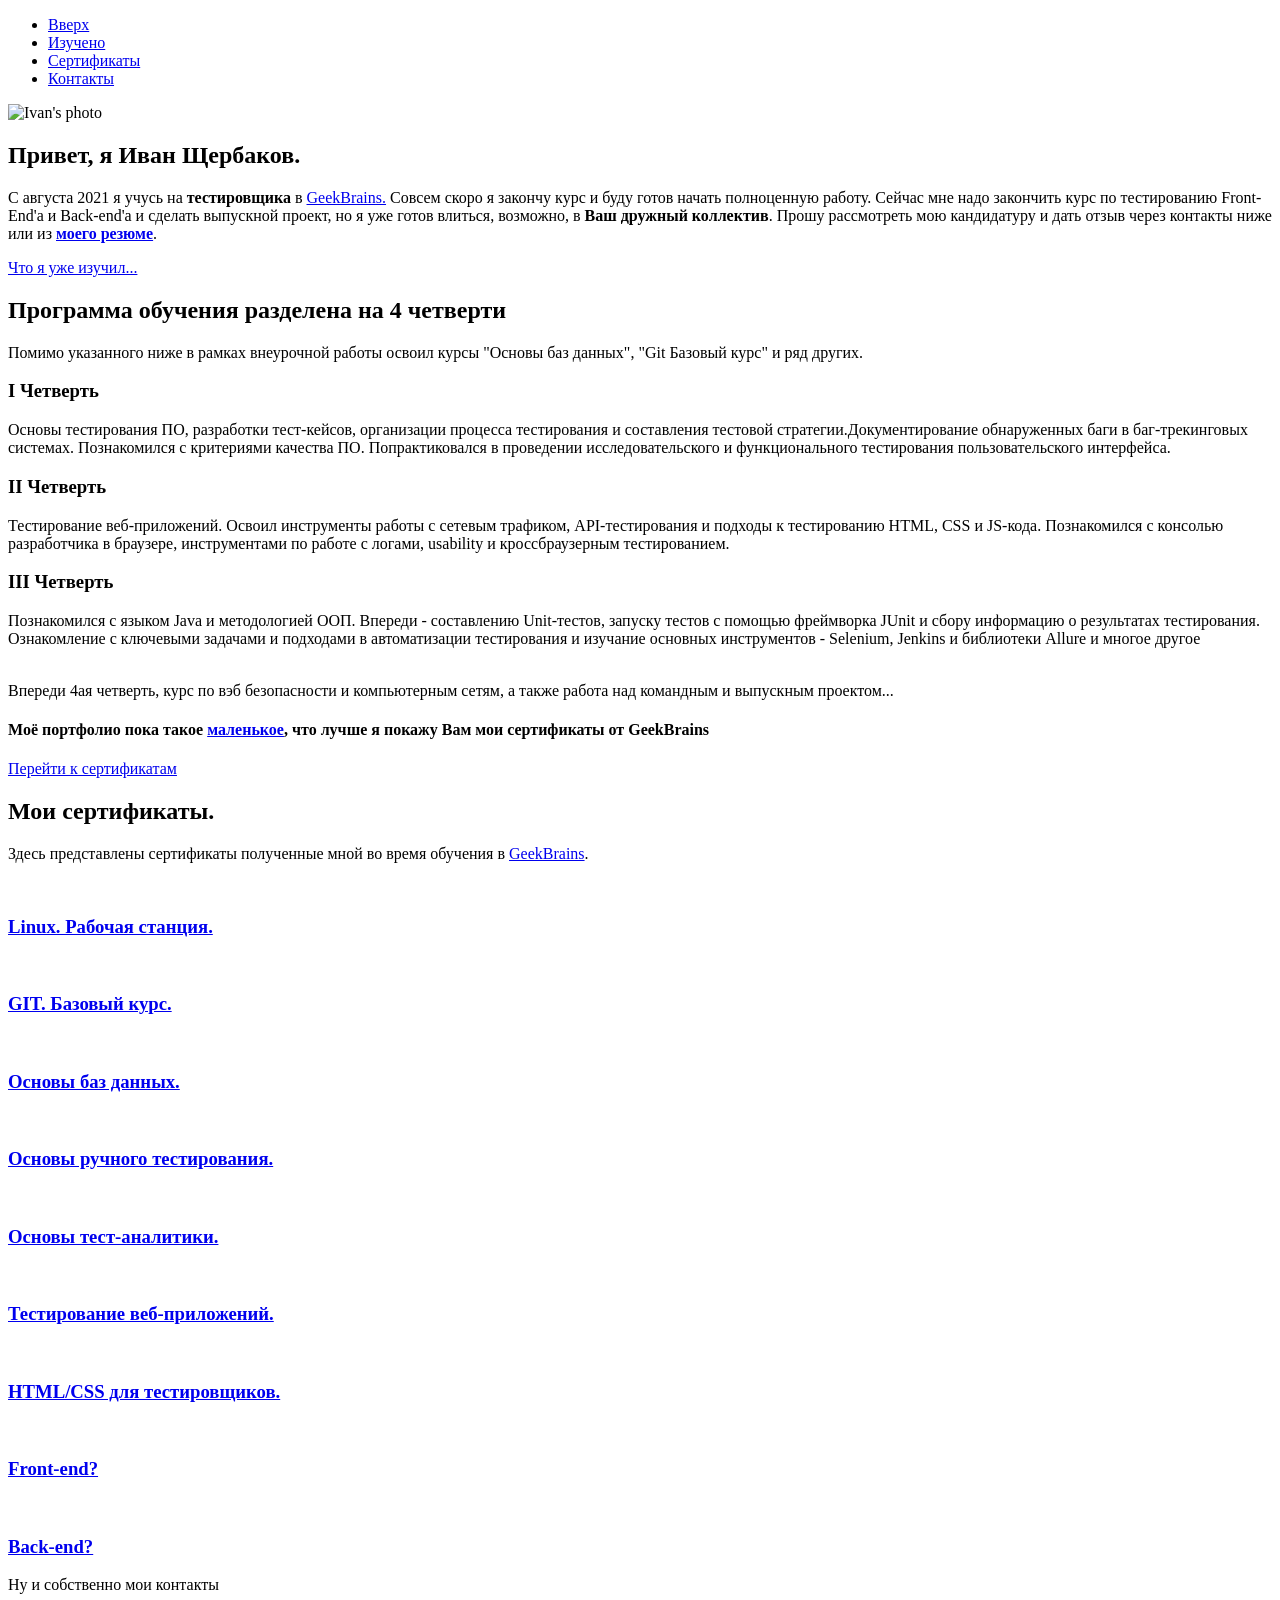
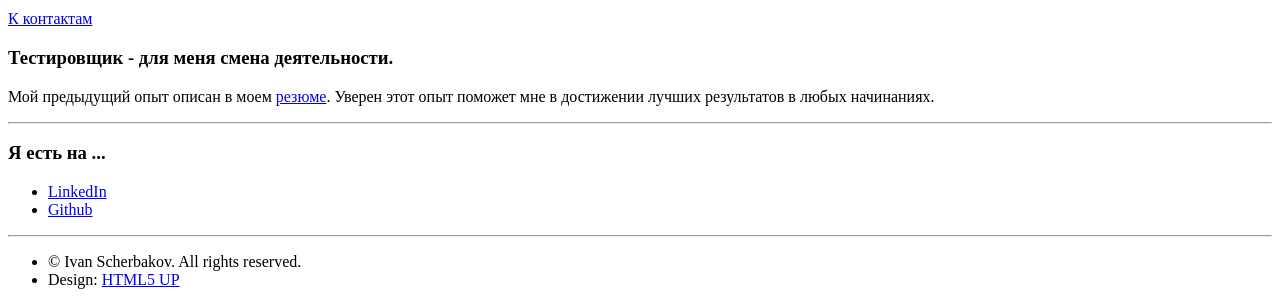
==== index.html @ 03af8f2f "Add files via upload" ====
<!DOCTYPE HTML>
<!--
	Miniport by HTML5 UP
	html5up.net | @ajlkn
	Free for personal and commercial use under the CCA 3.0 license (html5up.net/license)
-->
<html>
	<head>
		<title>Щербаков И - CV</title>
		<meta charset="utf-8" />
		<meta name="viewport" content="width=device-width, initial-scale=1" />
		<!--[if lte IE 8]><script src="assets/js/ie/html5shiv.js"></script><![endif]-->
		<link rel="stylesheet" href="assets/css/main.css" />
		<!--[if lte IE 8]><link rel="stylesheet" href="assets/css/ie8.css" /><![endif]-->
		<!--[if lte IE 9]><link rel="stylesheet" href="assets/css/ie9.css" /><![endif]-->
	</head>
	<body>

		<!-- Nav -->
			<nav id="nav">
				<ul class="container">
					<li><a href="#top">Вверх</a></li>
					<li><a href="#work">Изучено</a></li>
					<li><a href="#portfolio">Сертификаты</a></li>
					<li><a href="#contact">Контакты</a></li>
				</ul>
			</nav>

		<!-- Home -->
			<div class="wrapper style1 first">
				<article class="container" id="top">
					<div class="row">
						<div class="4u 12u(mobile)">
							<span class="image fit"><img src="images/me.jpg" alt="Ivan's photo" /></span>
						</div>
						<div class="8u 12u(mobile)">
							<header>
								<h1>Привет, я <strong>Иван Щербаков</strong>.</h1>
							</header>
                            <p>С  августа 2021 я учусь на <strong>тестировщика</strong> в <a href="https://gb.ru" target="_blank">GeekBrains.</a> Совсем скоро я закончу курс  и буду готов начать полноценную работу. Сейчас мне надо закончить курс по тестированию Front-End'а и Back-end'а и сделать выпускной проект, но я уже готов влиться, возможно, в <Strong>Ваш дружный коллектив</Strong>. Прошу рассмотреть мою кандидатуру и дать отзыв через контакты ниже или из <a href="cv.pdf" target = _blank><Strong>моего резюме</Strong></a>. </p>
							<a href="#work" class="button big scrolly">Что я уже изучил...</a>
						</div>
					</div>
				</article>
			</div>

		<!-- Work -->
			<div class="wrapper style2">
				<article id="work">
					<header>
						<h2>Программа обучения разделена на 4 четверти</h2>
						<p>Помимо указанного ниже в рамках внеурочной работы освоил курсы "Основы баз данных", "Git Базовый курс" и ряд других.</p>
					</header>
					<div class="container">
						<div class="row">
							<div class="4u 12u(mobile)">
								<section class="box style1">
									<h3>I Четверть</h3>
                                    <p>Основы тестирования ПО, разработки тест-кейсов, организации процесса тестирования и составления тестовой стратегии.Документирование обнаруженных баги в баг-трекинговых системах. Познакомился с критериями качества ПО. Попрактиковался в проведении исследовательского и функционального тестирования пользовательского интерфейса.</p>
								</section>
							</div>
                           	<div class="4u 12u(mobile)">
								<section class="box style1">
									<h3>II Четверть</h3>
                                   	<p> Тестирование веб-приложений. Освоил инструменты работы с сетевым трафиком, API-тестирования и подходы к тестированию HTML, CSS и JS-кода. Познакомился с консолью разработчика в браузере, инструментами по работе с логами, usability и кроссбраузерным тестированием.</p>
								</section>
							</div>

							<div class="4u 12u(mobile)">
								<section class="box style1">
									<h3>III Четверть</h3>
									<p>Познакомился с языком Java и методологией ООП. Впереди - составлению Unit-тестов, запуску тестов с помощью фреймворка JUnit и сбору информацию о результатах тестирования. Ознакомление с ключевыми задачами и подходами в автоматизации тестирования и изучание основных инструментов - Selenium, Jenkins и библиотеки Allure и многое другое</p>
								</section>
							</div>
						</div>
                        <p><br>Впереди 4ая четверть, курс по вэб безопасности и компьютерным сетям, а также работа над командным и выпускным проектом...</p>
					</div>
					<footer>
                        <h4>Моё портфолио пока такое <a href="https://github.com/BAHEK1104" target = _blank> маленькое</a>, что лучше я покажу Вам мои сертификаты от GeekBrains</h4>
						<a href="#portfolio" class="button big scrolly">Перейти к сертификатам</a>
					</footer>
				</article>
			</div>

		<!-- Portfolio -->
			<div class="wrapper style3">
				<article id="portfolio">
					<header>
						<h2>Мои сертификаты.</h2>
						<p>Здесь представлены сертификаты полученные мной во время обучения в <a href="https://gb.ru" target="_blank">GeekBrains</a>.</p>
					</header>
					<div class="container">
						<div class="row">
							<div class="4u 12u(mobile)">
								<article class="box style2">
									<a href="images/linux.jpg" target = _blank class="image featured"><img src="images/linux.jpg" alt="" /></a>
									<h3><a href="images/linux.jpg" target = _blank >Linux. Рабочая станция.</a></h3>
								</article>
							</div>
							<div class="4u 12u(mobile)">
								<article class="box style2">
									<a href="images/GIT.jpg" target = _blank class="image featured"><img src="images/GIT.jpg" alt="" /></a>
									<h3><a href="images/GIT.jpg" target = _blank >GIT. Базовый курс.</a></h3>
								</article>
							</div>
							<div class="4u 12u(mobile)">
								<article class="box style2">
									<a href="images/DB.jpg" target = _blank class="image featured"><img src="images/DB.jpg" alt="" /></a>
									<h3><a href="images/DB.jpg" target = _blank >Основы баз данных.</a></h3>
								</article>
							</div>
						</div>
						<div class="row">
							<div class="4u 12u(mobile)">
								<article class="box style2">
									<a href="images/mt.jpg" target = _blank class="image featured"><img src="images/mt.jpg" alt="" /></a>
									<h3><a href="images/mt.jpg" target = _blank >Основы ручного тестирования.</a></h3>
								</article>
							</div>
							<div class="4u 12u(mobile)">
								<article class="box style2">
									<a href="images/ta.jpg" target = _blank class="image featured"><img src="images/ta.jpg" alt="" /></a>
									<h3><a href="images/ta.jpg" target = _blank >Основы тест-аналитики.</a></h3>
								</article>
							</div>
							<div class="4u 12u(mobile)">
								<article class="box style2">
									<a href="images/wappt.jpg" target = _blank class="image featured"><img src="images/wappt.jpg" alt="" /></a>
									<h3><a href="images/wappt.jpg" target = _blank >Тестирование веб-приложений.</a></h3>
								</article>
							</div>
                        </div>
                        <div class="row">
                            <div class="4u 12u(mobile)">
								<article class="box style2">
									<a href="images/htmlcss.ru.jpg" target = _blank class="image featured"><img src="images/htmlcss.ru.jpg" alt="" /></a>
									<h3><a href="images/htmlcss.ru.jpg" target = _blank >HTML/CSS для тестировщиков.</a></h3>
								</article>
							</div>
                            <div class="4u 12u(mobile)">
								<article class="box style2">
									<a href="#portfolio" class="image featured"><img src="images/blurCert.jpg" alt="" /></a>
									<h3><a href="#portfolio">Front-end?</a></h3>
								</article>
							</div>
                            <div class="4u 12u(mobile)">
								<article class="box style2">
									<a href="#portfolio" class="image featured"><img src="images/blurCert.jpg" alt="" /></a>
									<h3><a href="#portfolio">Back-end?</a></h3>
								</article>
							</div>
						</div>
					</div>
					<footer>
						<p> Ну и собственно мои контакты</p>
						<a href="#contact" class="button big scrolly">К контактам</a>
					</footer>
				</article>
			</div>

		<!-- Contact -->
			<div class="wrapper style4">
				<article id="contact" class="container 75%">
					<header>
						<h3>Тестировщик - для меня смена деятельности.</h3>
                       	<p>Мой предыдущий опыт описан в моем <a href="images/CV%20_r_Ivan_Scherbakov_2022.pdf" target = "_blank">резюме</a>. Уверен этот опыт поможет мне в достижении лучших результатов в любых начинаниях.</p>
					</header>
					<div>
						<div class="row">
							<div class="12u">
								<hr />
								<h3>Я есть на ...</h3>
								<ul class="social">
									<li><a href="https://www.linkedin.com/in/ivan-scherbakov/" target = _blank class="icon fa-linkedin"><span class="label">LinkedIn</span></a></li>
									<li><a href="https://github.com/BAHEK1104" target = _blank  class="icon fa-github"><span class="label">Github</span></a></li>
								</ul>
								<hr />
							</div>
						</div>
					</div>
					<footer>
						<ul id="copyright">
							<li>&copy; Ivan Scherbakov. All rights reserved.</li><li>Design: <a href="http://html5up.net">HTML5 UP</a></li>
						</ul>
					</footer>
				</article>
			</div>

		<!-- Scripts -->
			<script src="assets/js/jquery.min.js"></script>
			<script src="assets/js/jquery.scrolly.min.js"></script>
			<script src="assets/js/skel.min.js"></script>
			<script src="assets/js/skel-viewport.min.js"></script>
			<script src="assets/js/util.js"></script>
			<!--[if lte IE 8]><script src="assets/js/ie/respond.min.js"></script><![endif]-->
			<script src="assets/js/main.js"></script>

	</body>
</html>
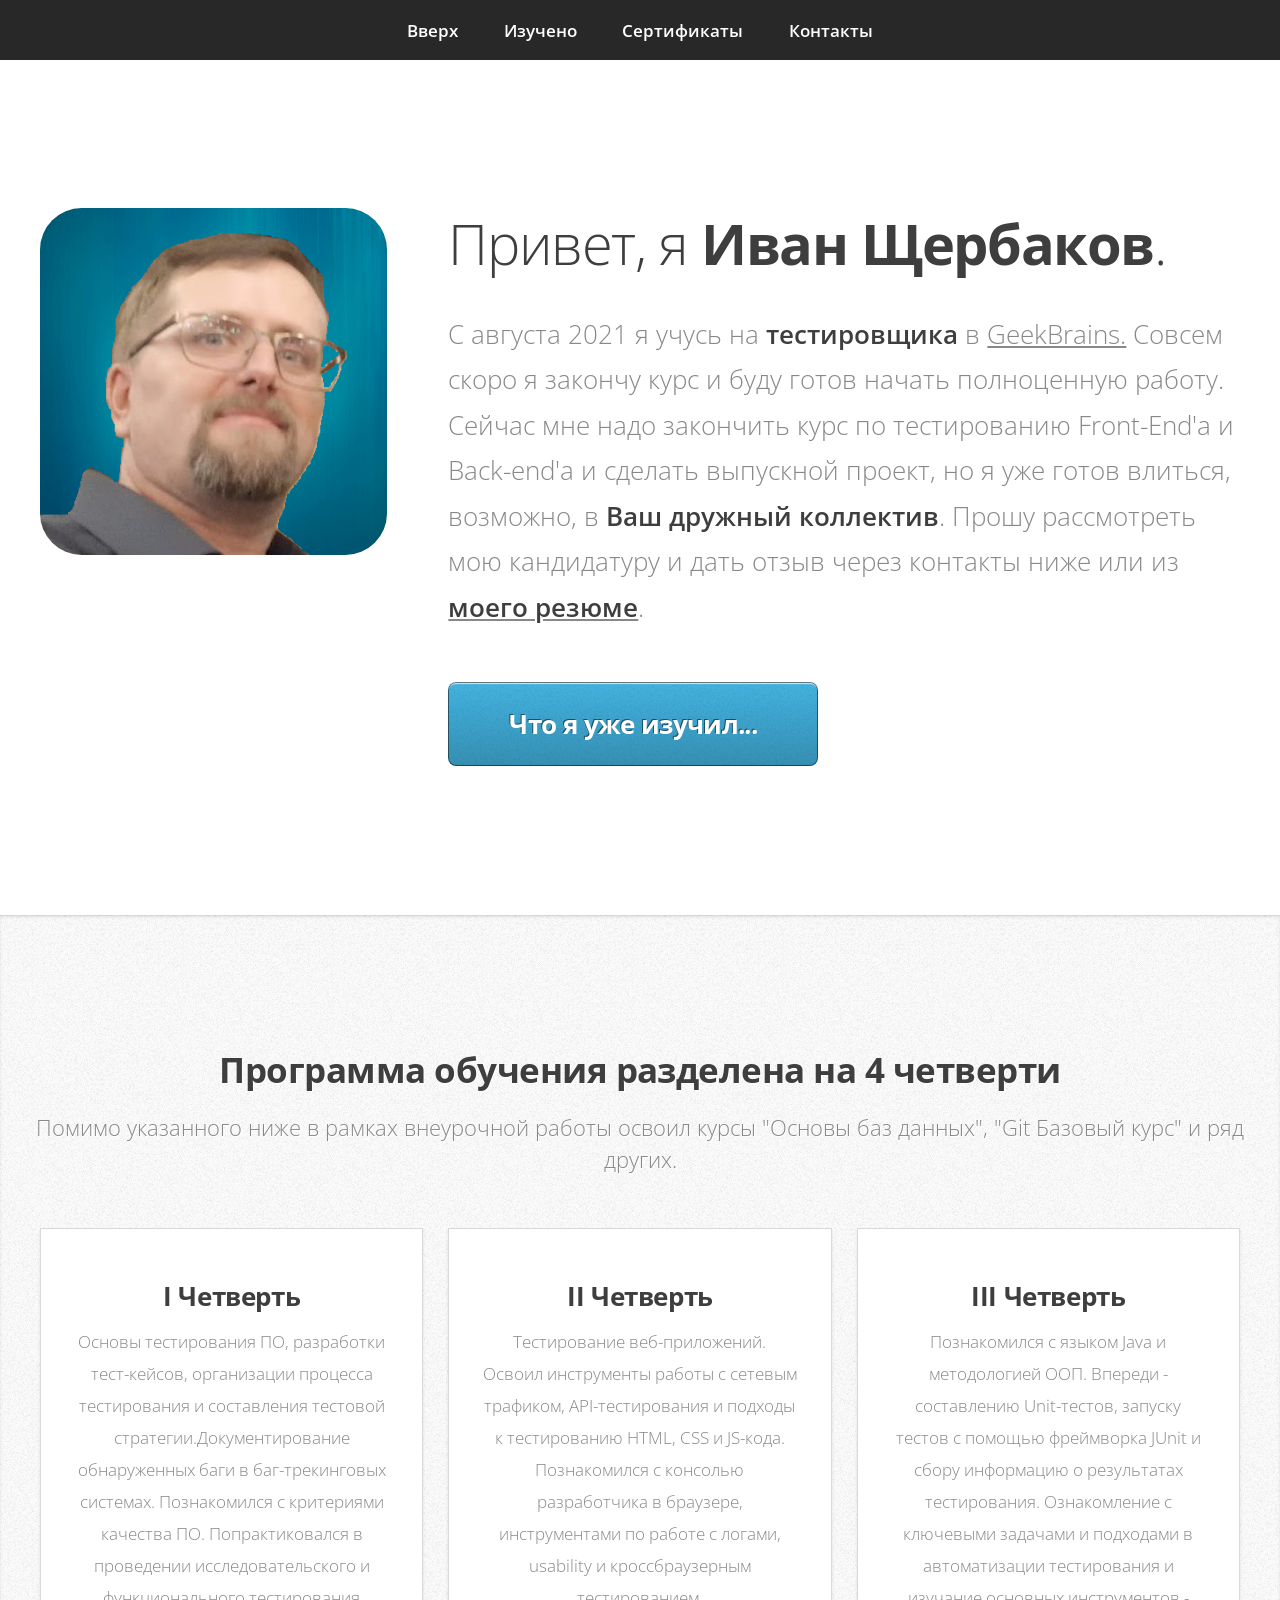
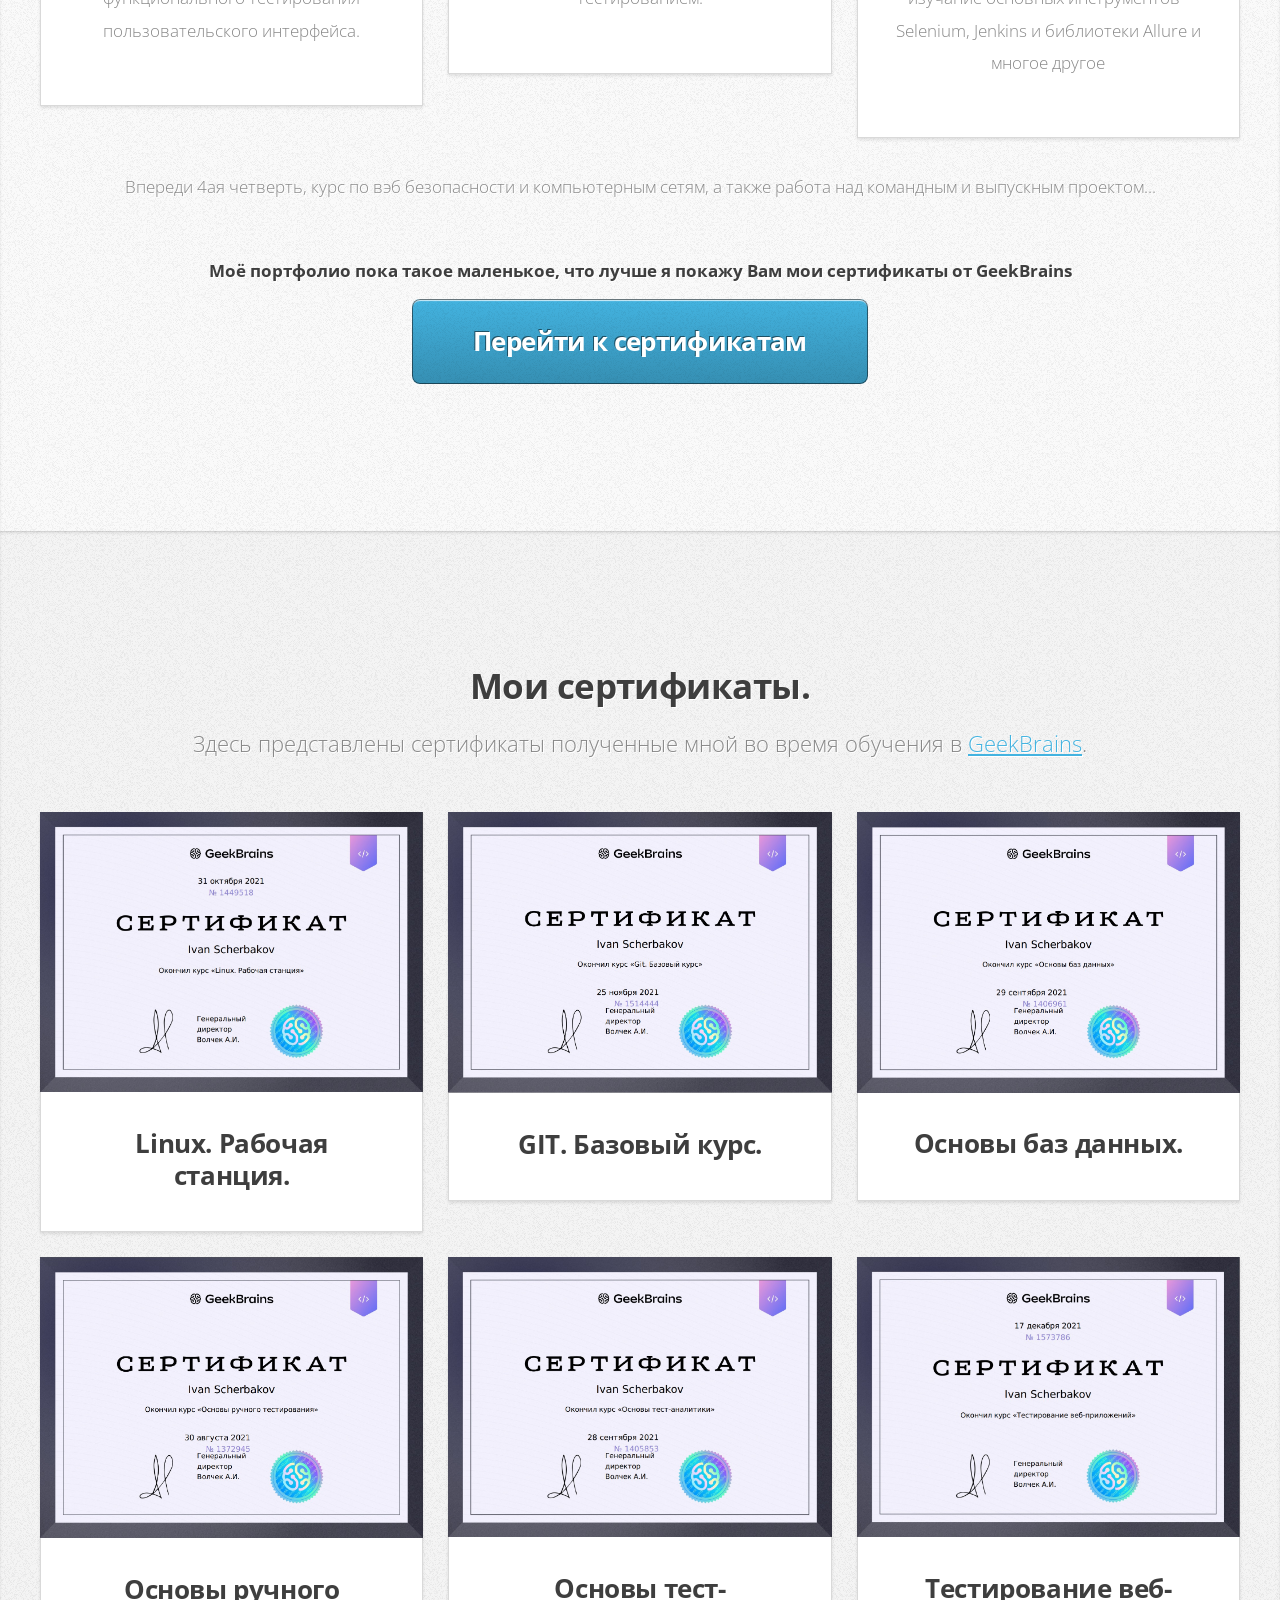
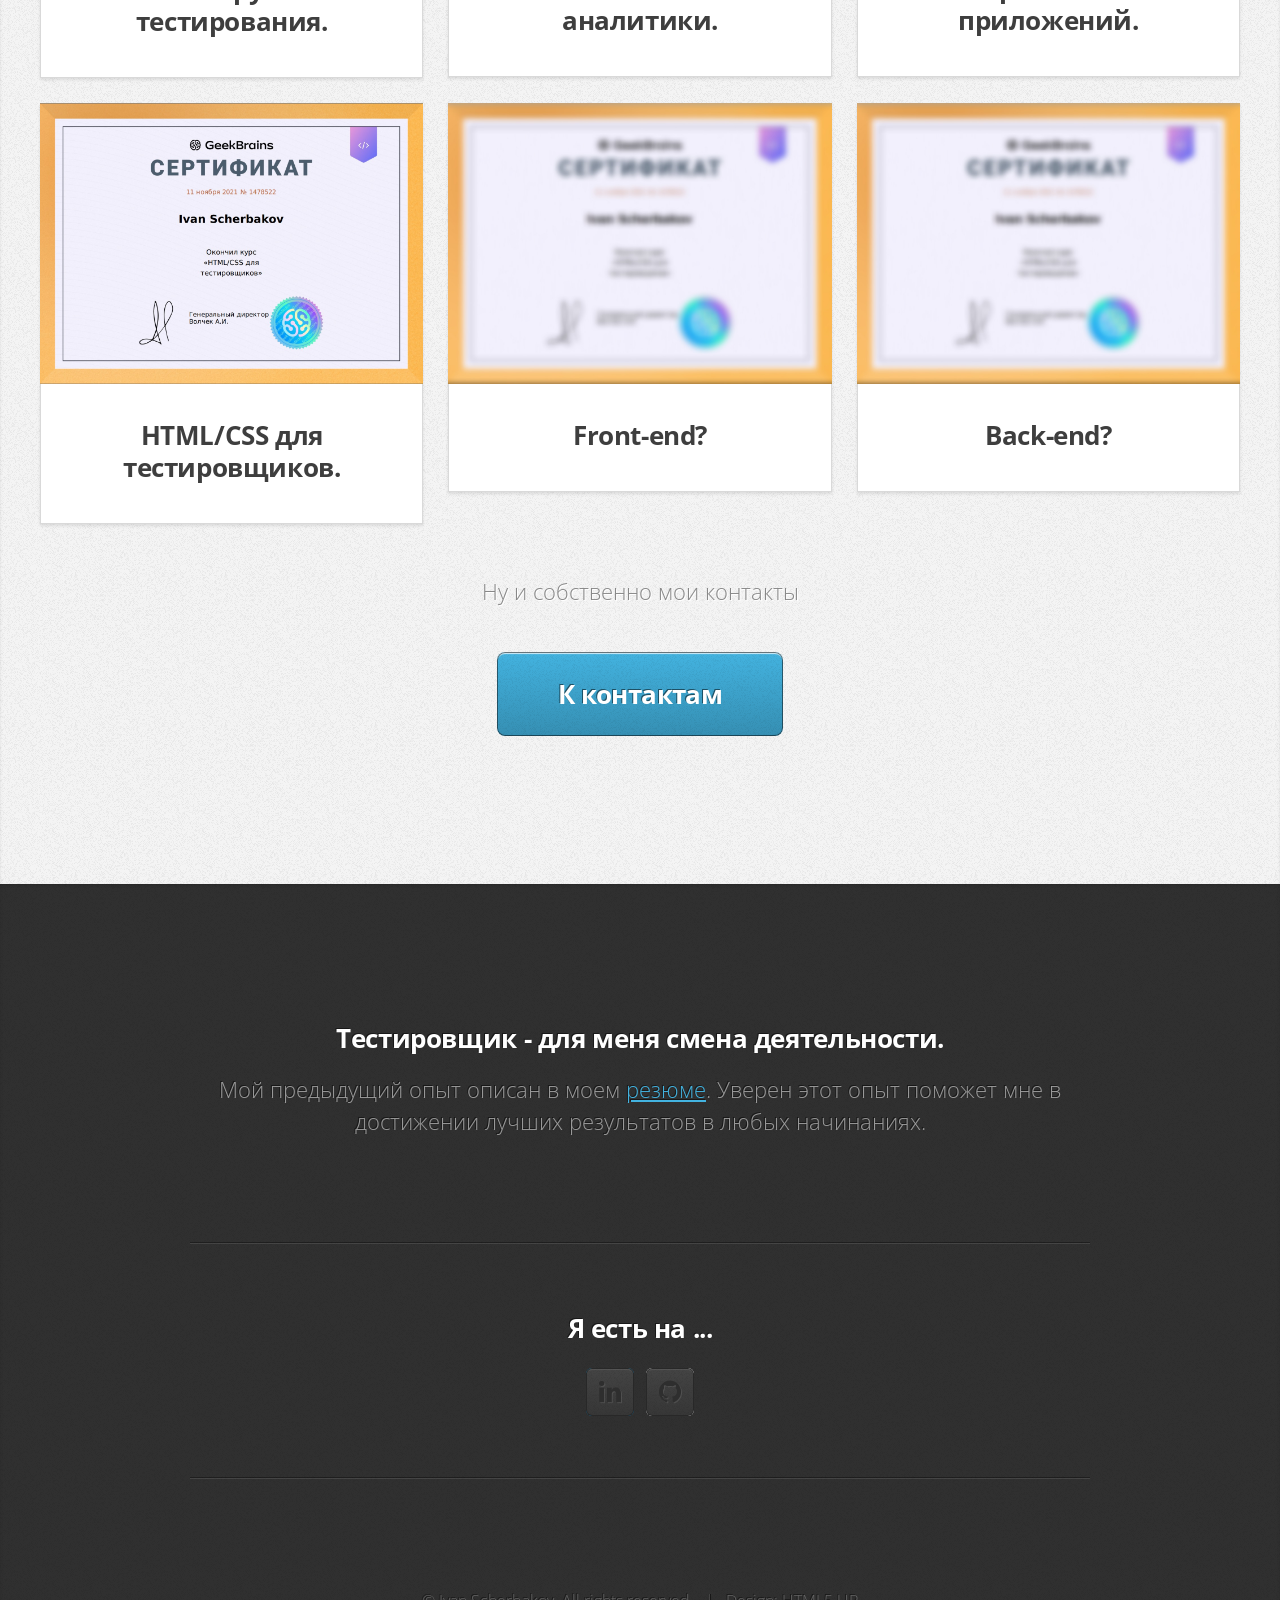
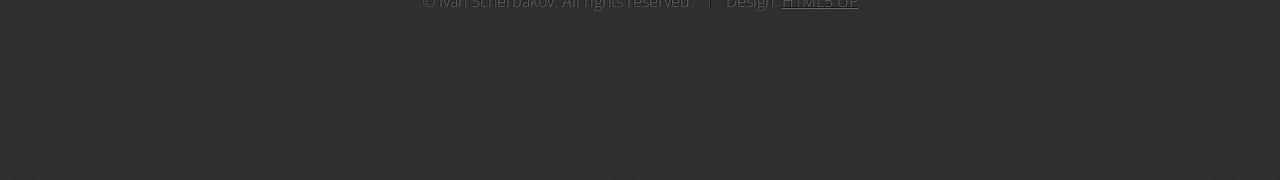
==== commit bdb0c90e: "Update index.html" ====
--- a/index.html
+++ b/index.html
@@ -31,7 +31,7 @@
 				<article class="container" id="top">
 					<div class="row">
 						<div class="4u 12u(mobile)">
-							<span class="image fit"><img src="images/me.jpg" alt="Ivan's photo" /></span>
+							<span class="image fit"><img src="images/me-removebg-preview.png" alt="Ivan's photo" /></span>
 						</div>
 						<div class="8u 12u(mobile)">
 							<header>
@@ -196,4 +196,4 @@
 			<script src="assets/js/main.js"></script>
 
 	</body>
-</html>+</html>
--- a/assets/css/main.css
+++ b/assets/css/main.css
@@ -0,0 +1,2107 @@
+@import url("http://fonts.googleapis.com/css?family=Open+Sans:300,300italic,600,600italic,700");
+@import url("font-awesome.min.css");
+
+/*
+	Miniport by HTML5 UP
+	html5up.net | @ajlkn
+	Free for personal and commercial use under the CCA 3.0 license (html5up.net/license)
+*/
+
+/* Reset */
+
+	html, body, div, span, applet, object, iframe, h1, h2, h3, h4, h5, h6, p, blockquote, pre, a, abbr, acronym, address, big, cite, code, del, dfn, em, img, ins, kbd, q, s, samp, small, strike, strong, sub, sup, tt, var, b, u, i, center, dl, dt, dd, ol, ul, li, fieldset, form, label, legend, table, caption, tbody, tfoot, thead, tr, th, td, article, aside, canvas, details, embed, figure, figcaption, footer, header, hgroup, menu, nav, output, ruby, section, summary, time, mark, audio, video {
+		margin: 0;
+		padding: 0;
+		border: 0;
+		font-size: 100%;
+		font: inherit;
+		vertical-align: baseline;
+	}
+
+	article, aside, details, figcaption, figure, footer, header, hgroup, menu, nav, section {
+		display: block;
+	}
+
+	body {
+		line-height: 1;
+	}
+
+	ol, ul {
+		list-style: none;
+	}
+
+	blockquote, q {
+		quotes: none;
+	}
+
+	blockquote:before, blockquote:after, q:before, q:after {
+		content: '';
+		content: none;
+	}
+
+	table {
+		border-collapse: collapse;
+		border-spacing: 0;
+	}
+
+	body {
+		-webkit-text-size-adjust: none;
+	}
+
+/* Box Model */
+
+	*, *:before, *:after {
+		-moz-box-sizing: border-box;
+		-webkit-box-sizing: border-box;
+		box-sizing: border-box;
+	}
+
+/* Containers */
+
+	.container {
+		margin-left: auto;
+		margin-right: auto;
+	}
+
+	.container.\31 25\25 {
+		width: 100%;
+		max-width: 1200px;
+		min-width: 960px;
+	}
+
+	.container.\37 5\25 {
+		width: 720px;
+	}
+
+	.container.\35 0\25 {
+		width: 480px;
+	}
+
+	.container.\32 5\25 {
+		width: 240px;
+	}
+
+	.container {
+		width: 960px;
+	}
+
+	@media screen and (min-width: 737px) {
+
+		.container.\31 25\25 {
+			width: 100%;
+			max-width: 1500px;
+			min-width: 1200px;
+		}
+
+		.container.\37 5\25 {
+			width: 900px;
+		}
+
+		.container.\35 0\25 {
+			width: 600px;
+		}
+
+		.container.\32 5\25 {
+			width: 300px;
+		}
+
+		.container {
+			width: 1200px;
+		}
+
+	}
+
+	@media screen and (min-width: 737px) and (max-width: 1200px) {
+
+		.container.\31 25\25 {
+			width: 100%;
+			max-width: 1200px;
+			min-width: 960px;
+		}
+
+		.container.\37 5\25 {
+			width: 720px;
+		}
+
+		.container.\35 0\25 {
+			width: 480px;
+		}
+
+		.container.\32 5\25 {
+			width: 240px;
+		}
+
+		.container {
+			width: 960px;
+		}
+
+	}
+
+	@media screen and (max-width: 736px) {
+
+		.container.\31 25\25 {
+			width: 100%;
+			max-width: 125%;
+			min-width: 100%;
+		}
+
+		.container.\37 5\25 {
+			width: 75%;
+		}
+
+		.container.\35 0\25 {
+			width: 50%;
+		}
+
+		.container.\32 5\25 {
+			width: 25%;
+		}
+
+		.container {
+			width: 100% !important;
+		}
+
+	}
+
+/* Grid */
+
+	.row {
+		border-bottom: solid 1px transparent;
+		-moz-box-sizing: border-box;
+		-webkit-box-sizing: border-box;
+		box-sizing: border-box;
+	}
+
+	.row > * {
+		float: left;
+		-moz-box-sizing: border-box;
+		-webkit-box-sizing: border-box;
+		box-sizing: border-box;
+	}
+
+	.row:after, .row:before {
+		content: '';
+		display: block;
+		clear: both;
+		height: 0;
+	}
+
+	.row.uniform > * > :first-child {
+		margin-top: 0;
+	}
+
+	.row.uniform > * > :last-child {
+		margin-bottom: 0;
+	}
+
+	.row.\30 \25 > * {
+		padding: 0 0 0 0px;
+	}
+
+	.row.\30 \25 {
+		margin: 0 0 -1px 0px;
+	}
+
+	.row.uniform.\30 \25 > * {
+		padding: 0px 0 0 0px;
+	}
+
+	.row.uniform.\30 \25 {
+		margin: 0px 0 -1px 0px;
+	}
+
+	.row > * {
+		padding: 0 0 0 40px;
+	}
+
+	.row {
+		margin: 0 0 -1px -40px;
+	}
+
+	.row.uniform > * {
+		padding: 40px 0 0 40px;
+	}
+
+	.row.uniform {
+		margin: -40px 0 -1px -40px;
+	}
+
+	.row.\32 00\25 > * {
+		padding: 0 0 0 80px;
+	}
+
+	.row.\32 00\25 {
+		margin: 0 0 -1px -80px;
+	}
+
+	.row.uniform.\32 00\25 > * {
+		padding: 80px 0 0 80px;
+	}
+
+	.row.uniform.\32 00\25 {
+		margin: -80px 0 -1px -80px;
+	}
+
+	.row.\31 50\25 > * {
+		padding: 0 0 0 60px;
+	}
+
+	.row.\31 50\25 {
+		margin: 0 0 -1px -60px;
+	}
+
+	.row.uniform.\31 50\25 > * {
+		padding: 60px 0 0 60px;
+	}
+
+	.row.uniform.\31 50\25 {
+		margin: -60px 0 -1px -60px;
+	}
+
+	.row.\35 0\25 > * {
+		padding: 0 0 0 20px;
+	}
+
+	.row.\35 0\25 {
+		margin: 0 0 -1px -20px;
+	}
+
+	.row.uniform.\35 0\25 > * {
+		padding: 20px 0 0 20px;
+	}
+
+	.row.uniform.\35 0\25 {
+		margin: -20px 0 -1px -20px;
+	}
+
+	.row.\32 5\25 > * {
+		padding: 0 0 0 10px;
+	}
+
+	.row.\32 5\25 {
+		margin: 0 0 -1px -10px;
+	}
+
+	.row.uniform.\32 5\25 > * {
+		padding: 10px 0 0 10px;
+	}
+
+	.row.uniform.\32 5\25 {
+		margin: -10px 0 -1px -10px;
+	}
+
+	.\31 2u, .\31 2u\24 {
+		width: 100%;
+		clear: none;
+		margin-left: 0;
+	}
+
+	.\31 1u, .\31 1u\24 {
+		width: 91.6666666667%;
+		clear: none;
+		margin-left: 0;
+	}
+
+	.\31 0u, .\31 0u\24 {
+		width: 83.3333333333%;
+		clear: none;
+		margin-left: 0;
+	}
+
+	.\39 u, .\39 u\24 {
+		width: 75%;
+		clear: none;
+		margin-left: 0;
+	}
+
+	.\38 u, .\38 u\24 {
+		width: 66.6666666667%;
+		clear: none;
+		margin-left: 0;
+	}
+
+	.\37 u, .\37 u\24 {
+		width: 58.3333333333%;
+		clear: none;
+		margin-left: 0;
+	}
+
+	.\36 u, .\36 u\24 {
+		width: 50%;
+		clear: none;
+		margin-left: 0;
+	}
+
+	.\35 u, .\35 u\24 {
+		width: 41.6666666667%;
+		clear: none;
+		margin-left: 0;
+	}
+
+	.\34 u, .\34 u\24 {
+		width: 33.3333333333%;
+		clear: none;
+		margin-left: 0;
+	}
+
+	.\33 u, .\33 u\24 {
+		width: 25%;
+		clear: none;
+		margin-left: 0;
+	}
+
+	.\32 u, .\32 u\24 {
+		width: 16.6666666667%;
+		clear: none;
+		margin-left: 0;
+	}
+
+	.\31 u, .\31 u\24 {
+		width: 8.3333333333%;
+		clear: none;
+		margin-left: 0;
+	}
+
+	.\31 2u\24 + *,
+	.\31 1u\24 + *,
+	.\31 0u\24 + *,
+	.\39 u\24 + *,
+	.\38 u\24 + *,
+	.\37 u\24 + *,
+	.\36 u\24 + *,
+	.\35 u\24 + *,
+	.\34 u\24 + *,
+	.\33 u\24 + *,
+	.\32 u\24 + *,
+	.\31 u\24 + * {
+		clear: left;
+	}
+
+	.\-11u {
+		margin-left: 91.66667%;
+	}
+
+	.\-10u {
+		margin-left: 83.33333%;
+	}
+
+	.\-9u {
+		margin-left: 75%;
+	}
+
+	.\-8u {
+		margin-left: 66.66667%;
+	}
+
+	.\-7u {
+		margin-left: 58.33333%;
+	}
+
+	.\-6u {
+		margin-left: 50%;
+	}
+
+	.\-5u {
+		margin-left: 41.66667%;
+	}
+
+	.\-4u {
+		margin-left: 33.33333%;
+	}
+
+	.\-3u {
+		margin-left: 25%;
+	}
+
+	.\-2u {
+		margin-left: 16.66667%;
+	}
+
+	.\-1u {
+		margin-left: 8.33333%;
+	}
+
+	@media screen and (min-width: 737px) {
+
+		.row > * {
+			padding: 25px 0 0 25px;
+		}
+
+		.row {
+			margin: -25px 0 -1px -25px;
+		}
+
+		.row.uniform > * {
+			padding: 25px 0 0 25px;
+		}
+
+		.row.uniform {
+			margin: -25px 0 -1px -25px;
+		}
+
+		.row.\32 00\25 > * {
+			padding: 50px 0 0 50px;
+		}
+
+		.row.\32 00\25 {
+			margin: -50px 0 -1px -50px;
+		}
+
+		.row.uniform.\32 00\25 > * {
+			padding: 50px 0 0 50px;
+		}
+
+		.row.uniform.\32 00\25 {
+			margin: -50px 0 -1px -50px;
+		}
+
+		.row.\31 50\25 > * {
+			padding: 37.5px 0 0 37.5px;
+		}
+
+		.row.\31 50\25 {
+			margin: -37.5px 0 -1px -37.5px;
+		}
+
+		.row.uniform.\31 50\25 > * {
+			padding: 37.5px 0 0 37.5px;
+		}
+
+		.row.uniform.\31 50\25 {
+			margin: -37.5px 0 -1px -37.5px;
+		}
+
+		.row.\35 0\25 > * {
+			padding: 12.5px 0 0 12.5px;
+		}
+
+		.row.\35 0\25 {
+			margin: -12.5px 0 -1px -12.5px;
+		}
+
+		.row.uniform.\35 0\25 > * {
+			padding: 12.5px 0 0 12.5px;
+		}
+
+		.row.uniform.\35 0\25 {
+			margin: -12.5px 0 -1px -12.5px;
+		}
+
+		.row.\32 5\25 > * {
+			padding: 6.25px 0 0 6.25px;
+		}
+
+		.row.\32 5\25 {
+			margin: -6.25px 0 -1px -6.25px;
+		}
+
+		.row.uniform.\32 5\25 > * {
+			padding: 6.25px 0 0 6.25px;
+		}
+
+		.row.uniform.\32 5\25 {
+			margin: -6.25px 0 -1px -6.25px;
+		}
+
+		.\31 2u\28desktop\29, .\31 2u\24\28desktop\29 {
+			width: 100%;
+			clear: none;
+			margin-left: 0;
+		}
+
+		.\31 1u\28desktop\29, .\31 1u\24\28desktop\29 {
+			width: 91.6666666667%;
+			clear: none;
+			margin-left: 0;
+		}
+
+		.\31 0u\28desktop\29, .\31 0u\24\28desktop\29 {
+			width: 83.3333333333%;
+			clear: none;
+			margin-left: 0;
+		}
+
+		.\39 u\28desktop\29, .\39 u\24\28desktop\29 {
+			width: 75%;
+			clear: none;
+			margin-left: 0;
+		}
+
+		.\38 u\28desktop\29, .\38 u\24\28desktop\29 {
+			width: 66.6666666667%;
+			clear: none;
+			margin-left: 0;
+		}
+
+		.\37 u\28desktop\29, .\37 u\24\28desktop\29 {
+			width: 58.3333333333%;
+			clear: none;
+			margin-left: 0;
+		}
+
+		.\36 u\28desktop\29, .\36 u\24\28desktop\29 {
+			width: 50%;
+			clear: none;
+			margin-left: 0;
+		}
+
+		.\35 u\28desktop\29, .\35 u\24\28desktop\29 {
+			width: 41.6666666667%;
+			clear: none;
+			margin-left: 0;
+		}
+
+		.\34 u\28desktop\29, .\34 u\24\28desktop\29 {
+			width: 33.3333333333%;
+			clear: none;
+			margin-left: 0;
+		}
+
+		.\33 u\28desktop\29, .\33 u\24\28desktop\29 {
+			width: 25%;
+			clear: none;
+			margin-left: 0;
+		}
+
+		.\32 u\28desktop\29, .\32 u\24\28desktop\29 {
+			width: 16.6666666667%;
+			clear: none;
+			margin-left: 0;
+		}
+
+		.\31 u\28desktop\29, .\31 u\24\28desktop\29 {
+			width: 8.3333333333%;
+			clear: none;
+			margin-left: 0;
+		}
+
+		.\31 2u\24\28desktop\29 + *,
+		.\31 1u\24\28desktop\29 + *,
+		.\31 0u\24\28desktop\29 + *,
+		.\39 u\24\28desktop\29 + *,
+		.\38 u\24\28desktop\29 + *,
+		.\37 u\24\28desktop\29 + *,
+		.\36 u\24\28desktop\29 + *,
+		.\35 u\24\28desktop\29 + *,
+		.\34 u\24\28desktop\29 + *,
+		.\33 u\24\28desktop\29 + *,
+		.\32 u\24\28desktop\29 + *,
+		.\31 u\24\28desktop\29 + * {
+			clear: left;
+		}
+
+		.\-11u\28desktop\29 {
+			margin-left: 91.66667%;
+		}
+
+		.\-10u\28desktop\29 {
+			margin-left: 83.33333%;
+		}
+
+		.\-9u\28desktop\29 {
+			margin-left: 75%;
+		}
+
+		.\-8u\28desktop\29 {
+			margin-left: 66.66667%;
+		}
+
+		.\-7u\28desktop\29 {
+			margin-left: 58.33333%;
+		}
+
+		.\-6u\28desktop\29 {
+			margin-left: 50%;
+		}
+
+		.\-5u\28desktop\29 {
+			margin-left: 41.66667%;
+		}
+
+		.\-4u\28desktop\29 {
+			margin-left: 33.33333%;
+		}
+
+		.\-3u\28desktop\29 {
+			margin-left: 25%;
+		}
+
+		.\-2u\28desktop\29 {
+			margin-left: 16.66667%;
+		}
+
+		.\-1u\28desktop\29 {
+			margin-left: 8.33333%;
+		}
+
+	}
+
+	@media screen and (min-width: 737px) and (max-width: 1200px) {
+
+		.row > * {
+			padding: 25px 0 0 25px;
+		}
+
+		.row {
+			margin: -25px 0 -1px -25px;
+		}
+
+		.row.uniform > * {
+			padding: 25px 0 0 25px;
+		}
+
+		.row.uniform {
+			margin: -25px 0 -1px -25px;
+		}
+
+		.row.\32 00\25 > * {
+			padding: 50px 0 0 50px;
+		}
+
+		.row.\32 00\25 {
+			margin: -50px 0 -1px -50px;
+		}
+
+		.row.uniform.\32 00\25 > * {
+			padding: 50px 0 0 50px;
+		}
+
+		.row.uniform.\32 00\25 {
+			margin: -50px 0 -1px -50px;
+		}
+
+		.row.\31 50\25 > * {
+			padding: 37.5px 0 0 37.5px;
+		}
+
+		.row.\31 50\25 {
+			margin: -37.5px 0 -1px -37.5px;
+		}
+
+		.row.uniform.\31 50\25 > * {
+			padding: 37.5px 0 0 37.5px;
+		}
+
+		.row.uniform.\31 50\25 {
+			margin: -37.5px 0 -1px -37.5px;
+		}
+
+		.row.\35 0\25 > * {
+			padding: 12.5px 0 0 12.5px;
+		}
+
+		.row.\35 0\25 {
+			margin: -12.5px 0 -1px -12.5px;
+		}
+
+		.row.uniform.\35 0\25 > * {
+			padding: 12.5px 0 0 12.5px;
+		}
+
+		.row.uniform.\35 0\25 {
+			margin: -12.5px 0 -1px -12.5px;
+		}
+
+		.row.\32 5\25 > * {
+			padding: 6.25px 0 0 6.25px;
+		}
+
+		.row.\32 5\25 {
+			margin: -6.25px 0 -1px -6.25px;
+		}
+
+		.row.uniform.\32 5\25 > * {
+			padding: 6.25px 0 0 6.25px;
+		}
+
+		.row.uniform.\32 5\25 {
+			margin: -6.25px 0 -1px -6.25px;
+		}
+
+		.\31 2u\28tablet\29, .\31 2u\24\28tablet\29 {
+			width: 100%;
+			clear: none;
+			margin-left: 0;
+		}
+
+		.\31 1u\28tablet\29, .\31 1u\24\28tablet\29 {
+			width: 91.6666666667%;
+			clear: none;
+			margin-left: 0;
+		}
+
+		.\31 0u\28tablet\29, .\31 0u\24\28tablet\29 {
+			width: 83.3333333333%;
+			clear: none;
+			margin-left: 0;
+		}
+
+		.\39 u\28tablet\29, .\39 u\24\28tablet\29 {
+			width: 75%;
+			clear: none;
+			margin-left: 0;
+		}
+
+		.\38 u\28tablet\29, .\38 u\24\28tablet\29 {
+			width: 66.6666666667%;
+			clear: none;
+			margin-left: 0;
+		}
+
+		.\37 u\28tablet\29, .\37 u\24\28tablet\29 {
+			width: 58.3333333333%;
+			clear: none;
+			margin-left: 0;
+		}
+
+		.\36 u\28tablet\29, .\36 u\24\28tablet\29 {
+			width: 50%;
+			clear: none;
+			margin-left: 0;
+		}
+
+		.\35 u\28tablet\29, .\35 u\24\28tablet\29 {
+			width: 41.6666666667%;
+			clear: none;
+			margin-left: 0;
+		}
+
+		.\34 u\28tablet\29, .\34 u\24\28tablet\29 {
+			width: 33.3333333333%;
+			clear: none;
+			margin-left: 0;
+		}
+
+		.\33 u\28tablet\29, .\33 u\24\28tablet\29 {
+			width: 25%;
+			clear: none;
+			margin-left: 0;
+		}
+
+		.\32 u\28tablet\29, .\32 u\24\28tablet\29 {
+			width: 16.6666666667%;
+			clear: none;
+			margin-left: 0;
+		}
+
+		.\31 u\28tablet\29, .\31 u\24\28tablet\29 {
+			width: 8.3333333333%;
+			clear: none;
+			margin-left: 0;
+		}
+
+		.\31 2u\24\28tablet\29 + *,
+		.\31 1u\24\28tablet\29 + *,
+		.\31 0u\24\28tablet\29 + *,
+		.\39 u\24\28tablet\29 + *,
+		.\38 u\24\28tablet\29 + *,
+		.\37 u\24\28tablet\29 + *,
+		.\36 u\24\28tablet\29 + *,
+		.\35 u\24\28tablet\29 + *,
+		.\34 u\24\28tablet\29 + *,
+		.\33 u\24\28tablet\29 + *,
+		.\32 u\24\28tablet\29 + *,
+		.\31 u\24\28tablet\29 + * {
+			clear: left;
+		}
+
+		.\-11u\28tablet\29 {
+			margin-left: 91.66667%;
+		}
+
+		.\-10u\28tablet\29 {
+			margin-left: 83.33333%;
+		}
+
+		.\-9u\28tablet\29 {
+			margin-left: 75%;
+		}
+
+		.\-8u\28tablet\29 {
+			margin-left: 66.66667%;
+		}
+
+		.\-7u\28tablet\29 {
+			margin-left: 58.33333%;
+		}
+
+		.\-6u\28tablet\29 {
+			margin-left: 50%;
+		}
+
+		.\-5u\28tablet\29 {
+			margin-left: 41.66667%;
+		}
+
+		.\-4u\28tablet\29 {
+			margin-left: 33.33333%;
+		}
+
+		.\-3u\28tablet\29 {
+			margin-left: 25%;
+		}
+
+		.\-2u\28tablet\29 {
+			margin-left: 16.66667%;
+		}
+
+		.\-1u\28tablet\29 {
+			margin-left: 8.33333%;
+		}
+
+	}
+
+	@media screen and (max-width: 736px) {
+
+		.row > * {
+			padding: 15px 0 0 15px;
+		}
+
+		.row {
+			margin: -15px 0 -1px -15px;
+		}
+
+		.row.uniform > * {
+			padding: 15px 0 0 15px;
+		}
+
+		.row.uniform {
+			margin: -15px 0 -1px -15px;
+		}
+
+		.row.\32 00\25 > * {
+			padding: 30px 0 0 30px;
+		}
+
+		.row.\32 00\25 {
+			margin: -30px 0 -1px -30px;
+		}
+
+		.row.uniform.\32 00\25 > * {
+			padding: 30px 0 0 30px;
+		}
+
+		.row.uniform.\32 00\25 {
+			margin: -30px 0 -1px -30px;
+		}
+
+		.row.\31 50\25 > * {
+			padding: 22.5px 0 0 22.5px;
+		}
+
+		.row.\31 50\25 {
+			margin: -22.5px 0 -1px -22.5px;
+		}
+
+		.row.uniform.\31 50\25 > * {
+			padding: 22.5px 0 0 22.5px;
+		}
+
+		.row.uniform.\31 50\25 {
+			margin: -22.5px 0 -1px -22.5px;
+		}
+
+		.row.\35 0\25 > * {
+			padding: 7.5px 0 0 7.5px;
+		}
+
+		.row.\35 0\25 {
+			margin: -7.5px 0 -1px -7.5px;
+		}
+
+		.row.uniform.\35 0\25 > * {
+			padding: 7.5px 0 0 7.5px;
+		}
+
+		.row.uniform.\35 0\25 {
+			margin: -7.5px 0 -1px -7.5px;
+		}
+
+		.row.\32 5\25 > * {
+			padding: 3.75px 0 0 3.75px;
+		}
+
+		.row.\32 5\25 {
+			margin: -3.75px 0 -1px -3.75px;
+		}
+
+		.row.uniform.\32 5\25 > * {
+			padding: 3.75px 0 0 3.75px;
+		}
+
+		.row.uniform.\32 5\25 {
+			margin: -3.75px 0 -1px -3.75px;
+		}
+
+		.\31 2u\28mobile\29, .\31 2u\24\28mobile\29 {
+			width: 100%;
+			clear: none;
+			margin-left: 0;
+		}
+
+		.\31 1u\28mobile\29, .\31 1u\24\28mobile\29 {
+			width: 91.6666666667%;
+			clear: none;
+			margin-left: 0;
+		}
+
+		.\31 0u\28mobile\29, .\31 0u\24\28mobile\29 {
+			width: 83.3333333333%;
+			clear: none;
+			margin-left: 0;
+		}
+
+		.\39 u\28mobile\29, .\39 u\24\28mobile\29 {
+			width: 75%;
+			clear: none;
+			margin-left: 0;
+		}
+
+		.\38 u\28mobile\29, .\38 u\24\28mobile\29 {
+			width: 66.6666666667%;
+			clear: none;
+			margin-left: 0;
+		}
+
+		.\37 u\28mobile\29, .\37 u\24\28mobile\29 {
+			width: 58.3333333333%;
+			clear: none;
+			margin-left: 0;
+		}
+
+		.\36 u\28mobile\29, .\36 u\24\28mobile\29 {
+			width: 50%;
+			clear: none;
+			margin-left: 0;
+		}
+
+		.\35 u\28mobile\29, .\35 u\24\28mobile\29 {
+			width: 41.6666666667%;
+			clear: none;
+			margin-left: 0;
+		}
+
+		.\34 u\28mobile\29, .\34 u\24\28mobile\29 {
+			width: 33.3333333333%;
+			clear: none;
+			margin-left: 0;
+		}
+
+		.\33 u\28mobile\29, .\33 u\24\28mobile\29 {
+			width: 25%;
+			clear: none;
+			margin-left: 0;
+		}
+
+		.\32 u\28mobile\29, .\32 u\24\28mobile\29 {
+			width: 16.6666666667%;
+			clear: none;
+			margin-left: 0;
+		}
+
+		.\31 u\28mobile\29, .\31 u\24\28mobile\29 {
+			width: 8.3333333333%;
+			clear: none;
+			margin-left: 0;
+		}
+
+		.\31 2u\24\28mobile\29 + *,
+		.\31 1u\24\28mobile\29 + *,
+		.\31 0u\24\28mobile\29 + *,
+		.\39 u\24\28mobile\29 + *,
+		.\38 u\24\28mobile\29 + *,
+		.\37 u\24\28mobile\29 + *,
+		.\36 u\24\28mobile\29 + *,
+		.\35 u\24\28mobile\29 + *,
+		.\34 u\24\28mobile\29 + *,
+		.\33 u\24\28mobile\29 + *,
+		.\32 u\24\28mobile\29 + *,
+		.\31 u\24\28mobile\29 + * {
+			clear: left;
+		}
+
+		.\-11u\28mobile\29 {
+			margin-left: 91.66667%;
+		}
+
+		.\-10u\28mobile\29 {
+			margin-left: 83.33333%;
+		}
+
+		.\-9u\28mobile\29 {
+			margin-left: 75%;
+		}
+
+		.\-8u\28mobile\29 {
+			margin-left: 66.66667%;
+		}
+
+		.\-7u\28mobile\29 {
+			margin-left: 58.33333%;
+		}
+
+		.\-6u\28mobile\29 {
+			margin-left: 50%;
+		}
+
+		.\-5u\28mobile\29 {
+			margin-left: 41.66667%;
+		}
+
+		.\-4u\28mobile\29 {
+			margin-left: 33.33333%;
+		}
+
+		.\-3u\28mobile\29 {
+			margin-left: 25%;
+		}
+
+		.\-2u\28mobile\29 {
+			margin-left: 16.66667%;
+		}
+
+		.\-1u\28mobile\29 {
+			margin-left: 8.33333%;
+		}
+
+	}
+
+/* Basic */
+
+	body, input, textarea, select {
+		font-family: 'Open Sans', sans-serif;
+		line-height: 1.85em;
+		color: #888;
+		font-weight: 300;
+	}
+
+		body.is-loading *, input.is-loading *, textarea.is-loading *, select.is-loading * {
+			-moz-transition: none !important;
+			-webkit-transition: none !important;
+			-ms-transition: none !important;
+			transition: none !important;
+			-moz-animation: none !important;
+			-webkit-animation: none !important;
+			-ms-animation: none !important;
+			animation: none !important;
+		}
+
+	a {
+		-moz-transition: color .2s ease-in-out;
+		-webkit-transition: color .2s ease-in-out;
+		-ms-transition: color .2s ease-in-out;
+		transition: color .2s ease-in-out;
+		color: #43B3E0;
+		text-decoration: underline;
+	}
+
+		a:hover {
+			color: #43bff0 !important;
+		}
+
+		a img {
+			border: 0;
+		}
+
+	b, strong {
+		font-weight: 600;
+		color: #3e3e3e;
+	}
+
+	i, em {
+		font-style: italic;
+	}
+
+	sub {
+		position: relative;
+		top: 0.5em;
+		font-size: 0.8em;
+	}
+
+	sup {
+		position: relative;
+		top: -0.5em;
+		font-size: 0.8em;
+	}
+
+	blockquote {
+		border-left: solid 0.75em #eee;
+		padding: 1em 0 1em 1.5em;
+		font-style: italic;
+	}
+
+	h1, h2, h3, h4, h5, h6 {
+		color: #3e3e3e;
+	}
+
+	h1 a, h2 a, h3 a, h4 a, h5 a, h6 a {
+		text-decoration: none;
+		color: inherit;
+	}
+
+	h2, h3, h4, h5, h6 {
+		font-weight: 700;
+	}
+
+	h1 {
+		font-weight: 300;
+	}
+
+		h1 strong {
+			font-weight: 700;
+		}
+
+	em, i {
+		font-style: italic;
+	}
+
+	br.clear {
+		clear: both;
+	}
+
+	hr {
+		border: 0;
+		border-top: solid 1px #444;
+		border-top-color: rgba(0, 0, 0, 0.35);
+		box-shadow: 0px 1px 0px 0px rgba(255, 255, 255, 0.1);
+		height: 1px;
+		margin: 3em 0 4em 0;
+	}
+
+	p, ul, ol, dl, table {
+		margin-bottom: 2em;
+	}
+
+/* Form */
+
+	form label {
+		color: #3e3e3e;
+		font-weight: 700;
+		display: block;
+		margin: 0 0 0.5em 0;
+	}
+
+	form input[type=text],
+	form input[type=email],
+	form input[type=password],
+	form select,
+	form textarea {
+		-moz-transition: background .2s ease-in-out, box-shadow .2s ease-in-out;
+		-webkit-transition: background .2s ease-in-out, box-shadow .2s ease-in-out;
+		-ms-transition: background .2s ease-in-out, box-shadow .2s ease-in-out;
+		transition: background .2s ease-in-out, box-shadow .2s ease-in-out;
+		-webkit-appearance: none;
+		display: block;
+		border: 0;
+		padding: 0.75em;
+		font-size: 1em;
+		border-radius: 8px;
+		border: solid 1px #ddd;
+		background: #fff;
+		color: #bbb;
+		box-shadow: inset 0px 2px 3px 1px rgba(0, 0, 0, 0.05), 0px 1px 0px 0px rgba(255, 255, 255, 0.025);
+		width: 100%;
+	}
+
+		form input[type=text]:focus,
+		form input[type=email]:focus,
+		form input[type=password]:focus,
+		form select:focus,
+		form textarea:focus {
+			background: #fafafa;
+			box-shadow: inset 0px 2px 5px 0px rgba(0, 0, 0, 0.05), 0px 1px 0px 0px rgba(255, 255, 255, 0.025), inset 0px 0px 2px 1px #43bff0;
+		}
+
+	form textarea {
+		height: 15em;
+	}
+
+	form .formerize-placeholder {
+		color: #555 !important;
+	}
+
+	form ::-webkit-input-placeholder {
+		color: #555 !important;
+	}
+
+	form :-moz-placeholder {
+		color: #555 !important;
+	}
+
+	form ::-moz-placeholder {
+		color: #555 !important;
+	}
+
+	form :-ms-input-placeholder {
+		color: #555 !important;
+	}
+
+	form ::-moz-focus-inner {
+		border: 0;
+	}
+
+/* Tables */
+
+	table {
+		width: 100%;
+	}
+
+		table.default {
+			width: 100%;
+		}
+
+			table.default tr {
+				border-top: solid 1px #eee;
+			}
+
+				table.default tr:first-child {
+					border-top: 0;
+				}
+
+			table.default td {
+				padding: 0.5em 1em 0.5em 1em;
+			}
+
+			table.default th {
+				text-align: left;
+				padding: 0.5em 1em 0.5em 1em;
+				font-weight: 600;
+				margin: 0 0 1em 0;
+			}
+
+			table.default thead {
+				background: #4f4f4f;
+				color: #fff;
+			}
+
+/* Section/Article */
+
+	section, article {
+		margin-bottom: 3em;
+	}
+
+	section > :last-child,
+	article > :last-child,
+	section:last-child,
+	article:last-child {
+		margin-bottom: 0;
+	}
+
+/* Image */
+
+	.image {
+		display: inline-block;
+		position: relative;
+	}
+
+		.image img {
+			display: block;
+			width: 100%;
+		}
+
+		.image.fit {
+			display: block;
+			width: 100%;
+		}
+
+		.image.featured {
+            border-radius: 15%;
+			display: block;
+			width: 100%;
+			margin: 0 0 2em 0;
+		}
+
+		.image.left {
+			float: left;
+			margin: 0 2em 2em 0;
+		}
+
+		.image.centered {
+			display: block;
+			margin: 0 0 2em 0;
+		}
+
+			.image.centered img {
+				margin: 0 auto;
+				width: auto;
+			}
+
+/* Button */
+
+	input[type="button"],
+	input[type="submit"],
+	input[type="reset"],
+	button,
+	.button {
+		background-image: url("images/bg.png"), -moz-linear-gradient(top, rgba(0, 0, 0, 0), rgba(0, 0, 0, 0.2));
+		background-image: url("images/bg.png"), -webkit-linear-gradient(top, rgba(0, 0, 0, 0), rgba(0, 0, 0, 0.2));
+		background-image: url("images/bg.png"), -ms-linear-gradient(top, rgba(0, 0, 0, 0), rgba(0, 0, 0, 0.2));
+		background-image: url("images/bg.png"), linear-gradient(top, rgba(0, 0, 0, 0), rgba(0, 0, 0, 0.2));
+		-moz-transition: background-color .2s ease-in-out;
+		-webkit-transition: background-color .2s ease-in-out;
+		-ms-transition: background-color .2s ease-in-out;
+		transition: background-color .2s ease-in-out;
+		-webkit-appearance: none;
+		position: relative;
+		display: inline-block;
+		color: #fff !important;
+		text-decoration: none;
+		font-weight: 700;
+		border: 0;
+		outline: 0;
+		cursor: pointer;
+		border-radius: 8px;
+		text-shadow: -1px -1px 0.5px rgba(0, 0, 0, 0.5);
+		overflow: hidden;
+		box-shadow: inset 0px 0px 0px 1px rgba(0, 0, 0, 0.5), inset 0px 2px 1px 0px rgba(255, 255, 255, 0.75);
+		background-color: #43B3E0;
+	}
+
+		input[type="button"]:hover,
+		input[type="submit"]:hover,
+		input[type="reset"]:hover,
+		button:hover,
+		.button:hover {
+			background-color: #43bff0;
+			color: #fff !important;
+		}
+
+		input[type="button"]:active,
+		input[type="submit"]:active,
+		input[type="reset"]:active,
+		button:active,
+		.button:active {
+			background-color: #3BA8D3;
+			top: 1px;
+		}
+
+		input[type="button"].alt,
+		input[type="submit"].alt,
+		input[type="reset"].alt,
+		button.alt,
+		.button.alt {
+			background-color: #444;
+			box-shadow: inset 0px 0px 0px 1px #242424, inset 0px 2px 1px 0px rgba(255, 255, 255, 0.2);
+		}
+
+			input[type="button"].alt:hover,
+			input[type="submit"].alt:hover,
+			input[type="reset"].alt:hover,
+			button.alt:hover,
+			.button.alt:hover {
+				background-color: #4f4f4f;
+				color: #fff !important;
+			}
+
+			input[type="button"].alt:active,
+			input[type="submit"].alt:active,
+			input[type="reset"].alt:active,
+			button.alt:active,
+			.button.alt:active {
+				background-color: #3f3f3f;
+			}
+
+/* List */
+
+	ul.default {
+		list-style: disc;
+		padding-left: 1em;
+	}
+
+		ul.default li {
+			padding-left: 0.5em;
+		}
+
+	ul.social {
+		cursor: default;
+		margin: 0;
+	}
+
+		ul.social li {
+			position: relative;
+			display: inline-block;
+			margin: 0.25em;
+			top: 0;
+		}
+
+			ul.social li a {
+				-moz-transition: top .2s ease-in-out;
+				-webkit-transition: top .2s ease-in-out;
+				-ms-transition: top .2s ease-in-out;
+				transition: top .2s ease-in-out;
+				display: block;
+				width: 48px;
+				height: 48px;
+				border-radius: 6px;
+				top: 0;
+				position: relative;
+			}
+
+				ul.social li a:before {
+					background-image: url("images/bg.png"), -moz-linear-gradient(top, rgba(0, 0, 0, 0), rgba(0, 0, 0, 0.2));
+					background-image: url("images/bg.png"), -webkit-linear-gradient(top, rgba(0, 0, 0, 0), rgba(0, 0, 0, 0.2));
+					background-image: url("images/bg.png"), -ms-linear-gradient(top, rgba(0, 0, 0, 0), rgba(0, 0, 0, 0.2));
+					background-image: url("images/bg.png"), linear-gradient(top, rgba(0, 0, 0, 0), rgba(0, 0, 0, 0.2));
+					-moz-transition: background-color .2s ease-in-out;
+					-webkit-transition: background-color .2s ease-in-out;
+					-ms-transition: background-color .2s ease-in-out;
+					transition: background-color .2s ease-in-out;
+					background-color: #444;
+					border-radius: 6px;
+					box-shadow: inset 0px 0px 0px 1px #282828, inset 0px 2px 1px 0px rgba(255, 255, 255, 0.1);
+					color: #2E2E2E !important;
+					display: block;
+					font-size: 26px;
+					height: 48px;
+					line-height: 48px;
+					text-align: center;
+					outline: 0;
+					overflow: hidden;
+					text-shadow: 1px 1px 0px rgba(255, 255, 255, 0.1);
+					width: 48px;
+				}
+
+				ul.social li a.fa-twitter {
+					background-color: #2DAAE4;
+				}
+
+				ul.social li a.fa-facebook {
+					background-color: #3C5A98;
+				}
+
+				ul.social li a.fa-dribbble {
+					background-color: #C4376B;
+				}
+
+				ul.social li a.fa-linkedin {
+					background-color: #006599;
+				}
+
+				ul.social li a.fa-tumblr {
+					background-color: #51718A;
+				}
+
+				ul.social li a.fa-google-plus {
+					background-color: #DA2713;
+				}
+
+				ul.social li a.fa-github {
+					background-color: #FAFAFA;
+				}
+
+				ul.social li a.fa-rss {
+					background-color: #F2600B;
+				}
+
+				ul.social li a.fa-instagram {
+					background-color: #E0D7C8;
+				}
+
+				ul.social li a.fa-foursquare {
+					background-color: #39A3D4;
+				}
+
+				ul.social li a.fa-skype {
+					background-color: #10BEF1;
+				}
+
+				ul.social li a.fa-soundcloud {
+					background-color: #FE5419;
+				}
+
+				ul.social li a.fa-youtube {
+					background-color: #BF2E25;
+				}
+
+				ul.social li a.fa-blogger {
+					background-color: #FF6501;
+				}
+
+				ul.social li a.fa-flickr {
+					background-color: #0062DB;
+				}
+
+				ul.social li a.fa-vimeo {
+					background-color: #4C8AB0;
+				}
+
+				ul.social li a:hover {
+					top: -5px;
+				}
+
+					ul.social li a:hover:before {
+						background-color: transparent;
+					}
+
+	ul.actions li {
+		display: inline-block;
+		margin: 0 0 0 1em;
+	}
+
+		ul.actions li:first-child {
+			margin-left: 0;
+		}
+
+	ol.default {
+		list-style: decimal;
+		padding-left: 1.25em;
+	}
+
+		ol.default li {
+			padding-left: 0.25em;
+		}
+
+/* Box */
+
+	.box {
+		background: #fff;
+		box-shadow: inset 0px 0px 0px 1px rgba(0, 0, 0, 0.15), 0px 2px 3px 0px rgba(0, 0, 0, 0.1);
+		text-align: center;
+	}
+
+/* Icons */
+
+	.icon {
+		text-decoration: none;
+	}
+
+		.icon:before {
+			display: inline-block;
+			font-family: FontAwesome;
+			font-size: 1.25em;
+			text-decoration: none;
+			font-style: normal;
+			font-weight: normal;
+			line-height: 1;
+			-webkit-font-smoothing: antialiased;
+			-moz-osx-font-smoothing: grayscale;
+		}
+
+		.icon > .label {
+			display: none;
+		}
+
+		.icon.featured {
+			color: #EA8A95;
+			display: block;
+			margin: 0 0 1.5em 0;
+			cursor: default;
+		}
+
+			.icon.featured:before {
+				font-size: 6em;
+			}
+
+/* Wrappers */
+
+	.wrapper {
+		background-image: url("images/bg.png");
+		box-shadow: inset 0px 1px 0px 0px rgba(0, 0, 0, 0.05), inset 0px 2px 3px 0px rgba(0, 0, 0, 0.1);
+	}
+
+		.wrapper.first {
+			box-shadow: none;
+		}
+
+		.wrapper.style1 {
+			background-image: none;
+			background-color: #fff;
+		}
+
+		.wrapper.style2 {
+			background-color: #fafafa;
+			text-shadow: 1px 1px 0px #fff;
+		}
+
+		.wrapper.style3 {
+			background-color: #f4f4f4;
+			text-shadow: 1px 1px 0px #fff;
+		}
+
+		.wrapper.style4 {
+			background-color: #303030;
+			color: #999;
+			text-shadow: -1px -1px 0px #181818;
+		}
+
+			.wrapper.style4 h1, .wrapper.style4 h2, .wrapper.style4 h3, .wrapper.style4 h4, .wrapper.style4 h5, .wrapper.style4 h6 {
+				color: #fff;
+			}
+
+			.wrapper.style4 form input[type=text],
+			.wrapper.style4 form input[type=password],
+			.wrapper.style4 form select,
+			.wrapper.style4 form textarea {
+				border: none;
+				background: #282828;
+			}
+
+				.wrapper.style4 form input[type=text]:focus,
+				.wrapper.style4 form input[type=password]:focus,
+				.wrapper.style4 form select:focus,
+				.wrapper.style4 form textarea:focus {
+					background: #252525;
+				}
+
+/* Nav */
+
+	#nav {
+		background-color: #282828;
+		text-align: center;
+		position: fixed;
+		left: 0;
+		top: 0;
+		width: 100%;
+		z-index: 10000;
+		cursor: default;
+	}
+
+		#nav ul {
+			margin-bottom: 0;
+		}
+
+		#nav li {
+			display: inline-block;
+		}
+
+		#nav a {
+			position: relative;
+			display: block;
+			color: #fff;
+			text-decoration: none;
+			outline: 0;
+		}
+
+			#nav a:hover {
+				color: #fff !important;
+			}
+
+			#nav a.active:before {
+				content: '';
+				display: block;
+				position: absolute;
+				bottom: -0.6em;
+				left: 50%;
+				margin-left: -0.75em;
+				border-left: solid 0.75em transparent;
+				border-right: solid 0.75em transparent;
+				border-top: solid 0.6em #282828;
+			}
+
+/* Articles */
+
+	#top .image {
+		border-radius: 12%;
+	}
+
+		#top .image img {
+			border-radius: 12%;
+		}
+
+	#top p a {
+		color: inherit;
+	}
+
+/* Copyright */
+
+	#copyright {
+		color: #666;
+	}
+
+		#copyright a {
+			-moz-transition: color .2s ease-in-out;
+			-webkit-transition: color .2s ease-in-out;
+			-ms-transition: color .2s ease-in-out;
+			transition: color .2s ease-in-out;
+			color: inherit;
+		}
+
+			#copyright a:hover {
+				color: #777;
+			}
+
+/* Desktop */
+
+	@media screen and (min-width: 737px) {
+
+		/* Basic */
+
+			body, input, textarea, select {
+				font-size: 13pt;
+			}
+
+			h1 {
+				font-size: 3.25em;
+				letter-spacing: -0.025em;
+			}
+
+			h2 {
+				font-size: 2em;
+				letter-spacing: -0.015em;
+			}
+
+			h3 {
+				font-size: 1.5em;
+				letter-spacing: -0.015em;
+			}
+
+			h1, h2, h3, h4, h5, h6 {
+				margin: 0 0 0.75em 0;
+			}
+
+			header {
+				margin: 0 0 3em 0;
+			}
+
+				header > p {
+					font-size: 1.25em;
+					margin: 0;
+				}
+
+			footer {
+				margin: 3em 0 0 0;
+			}
+
+				footer > p {
+					font-size: 1.25em;
+				}
+
+		/* Form */
+
+			form input[type="button"],
+			form input[type="submit"],
+			form input[type="reset"],
+			form button,
+			form .button {
+				margin: 0 0.5em 0 0.5em;
+			}
+
+		/* Button */
+
+			input[type="button"],
+			input[type="submit"],
+			input[type="reset"],
+			button,
+			.button {
+				padding: 1em 2.35em 1em 2.35em;
+				font-size: 1.1em;
+			}
+
+				input[type="button"].big,
+				input[type="submit"].big,
+				input[type="reset"].big,
+				button.big,
+				.button.big {
+					font-size: 1.5em;
+					letter-spacing: -0.025em;
+				}
+
+		/* Box */
+
+			.box {
+				padding: 2em;
+			}
+
+				.box.style1 {
+					padding: 3em 2em 3.5em 2em;
+				}
+
+					.box.style1 h3 {
+						margin-bottom: 0.5em;
+					}
+
+				.box.style2 h3 {
+					margin-bottom: 0.25em;
+				}
+
+				.box.style2 .image {
+					position: relative;
+					left: 2em;
+					top: 2em;
+					margin: -4em 0 4em -4em;
+					width: auto;
+				}
+
+		/* Wrappers */
+
+			.wrapper {
+				padding: 8em 0 8em 0;
+				text-align: center;
+			}
+
+				.wrapper.first {
+					padding-top: 12em;
+				}
+
+		/* Nav */
+
+			#nav a {
+				-moz-transition: background-color .2s ease-in-out;
+				-webkit-transition: background-color .2s ease-in-out;
+				-ms-transition: background-color .2s ease-in-out;
+				transition: background-color .2s ease-in-out;
+				padding: 0.2em 1em 0.2em 1em;
+				margin: 0.6em 0.2em 0.6em 0.2em;
+				font-weight: 600;
+				border-radius: 8px;
+				color: #fff;
+			}
+
+				#nav a:hover {
+					background: #383838;
+				}
+
+				#nav a:active {
+					background: #484848;
+				}
+
+		/* Articles */
+
+			#top {
+				text-align: left;
+			}
+
+				#top .image {
+					width: 20em;
+					height: 20em;
+					margin: 0;
+				}
+
+				#top h1 {
+					margin-top: 0.35em;
+				}
+
+				#top p {
+					font-size: 1.5em;
+					line-height: 1.75em;
+				}
+
+			#contact footer {
+				font-size: 0.9em;
+			}
+
+		/* Copyright */
+
+			#copyright {
+				font-size: 1em;
+				line-height: 1em;
+			}
+
+				#copyright li {
+					display: inline-block;
+					border-left: solid 1px rgba(0, 0, 0, 0.5);
+					box-shadow: -1px 0px 0px 0px rgba(255, 255, 255, 0.1);
+					padding: 0 0 0 1em;
+					margin: 0 0 0 1em;
+				}
+
+					#copyright li:first-child {
+						border: 0;
+						box-shadow: none;
+						padding-left: 0;
+						margin-left: 0;
+					}
+
+	}
+
+/* Tablet */
+
+	@media screen and (min-width: 737px) and (max-width: 1200px) {
+
+		/* Basic */
+
+			body {
+				min-width: 960px;
+				font-size: 11pt;
+			}
+
+			input, textarea, select {
+				font-size: 11pt;
+			}
+
+			header {
+				margin: 0 0 4em 0;
+			}
+
+		/* Wrappers */
+
+			.wrapper {
+				padding: 5em 0 5em 0;
+				text-align: center;
+			}
+
+				.wrapper.first {
+					padding-top: 9em;
+				}
+
+				.wrapper.style4 .row-special {
+					margin: 2em 0 0 0;
+					padding: 2em 0 2em 0;
+				}
+
+		/* Articles */
+
+			#top .image {
+				width: 19.5em;
+				height: 19.5em;
+				margin: 0;
+			}
+
+	}
+
+/* Mobile */
+
+	@media screen and (max-width: 736px) {
+
+		/* Basic */
+
+			body, input, textarea, select {
+				line-height: 1.75em;
+				font-size: 10pt;
+				letter-spacing: 0;
+			}
+
+			h1, h2, h3, h4, h5, h6 {
+				font-size: 1.25em;
+				margin: 0 0 0.4em 0;
+			}
+
+			h1 {
+				font-size: 2.25em;
+				line-height: 1.25em;
+			}
+
+			header {
+				margin: 0 0 2em 0;
+			}
+
+				header > p {
+					font-size: 1.25em;
+				}
+
+			footer {
+				margin: 2.5em 0 0 0;
+			}
+
+				footer > p {
+					font-size: 1.25em;
+				}
+
+			hr {
+				margin: 1.5em 0 2em 0;
+			}
+
+		/* Section/Article */
+
+			section, article {
+				clear: both;
+			}
+
+		/* Button */
+
+			input[type="button"],
+			input[type="submit"],
+			input[type="reset"],
+			button,
+			.button {
+				text-align: center;
+				font-size: 1.2em;
+				width: 100%;
+				padding: 1em 0 1em 0;
+			}
+
+		/* List */
+
+			ul.social {
+				padding: 1em 0.5em 0 0.5em;
+			}
+
+				ul.social li {
+					margin: 0.5em 0.5em 0.5em 0.5em;
+				}
+
+					ul.social li a {
+						top: 0 !important;
+					}
+
+						ul.social li a:before {
+							background-color: transparent !important;
+						}
+
+			ul.actions {
+				margin: 0;
+			}
+
+				ul.actions li {
+					display: block;
+					margin: 10px 0 0 0;
+				}
+
+					ul.actions li:first-child {
+						margin-top: 0;
+					}
+
+		/* Box */
+
+			.box {
+				padding: 30px 20px 30px 20px;
+				margin: 0 0 20px 0 !important;
+			}
+
+				.box h3 {
+					margin-bottom: 0.25em;
+				}
+
+				.box .image.centered {
+					margin-bottom: 1em;
+				}
+
+				.box .image.featured {
+					position: relative;
+					left: 20px;
+					top: 20px;
+					margin: -50px 0 50px -40px;
+					width: auto;
+				}
+
+		/* Wrappers */
+
+			.wrapper {
+				padding: 3em 15px 3em 15px;
+				text-align: center;
+			}
+
+				.wrapper.first {
+					padding-top: 5em;
+				}
+
+		/* Nav */
+
+			#nav a {
+				padding: 0.5em;
+			}
+
+		/* Articles */
+
+			#top .image {
+				width: 70%;
+				height: auto;
+				margin: 0 auto 1.75em auto;
+			}
+
+			#contact footer {
+				margin: 0;
+			}
+
+		/* Copyright */
+
+			#copyright {
+				font-size: 1em;
+				margin: 0;
+			}
+
+				#copyright li {
+					display: block;
+				}
+
+	}
--- a/assets/css/ie8.css
+++ b/assets/css/ie8.css
@@ -0,0 +1,77 @@
+/*
+	Miniport by HTML5 UP
+	html5up.net | @ajlkn
+	Free for personal and commercial use under the CCA 3.0 license (html5up.net/license)
+*/
+
+/* Basic */
+
+	form input[type=text],
+	form input[type=password],
+	form select,
+	form textarea {
+		position: relative;
+		-ms-behavior: url("assets/js/ie/PIE.htc");
+	}
+
+	input[type="button"],
+	input[type="submit"],
+	input[type="reset"],
+	button,
+	.button {
+		position: relative;
+		-ms-behavior: url("assets/js/ie/PIE.htc");
+	}
+
+/* Section/Article */
+
+	section > .last-child,
+	article > .last-child,
+	section.last-child,
+	article.last-child {
+		margin-bottom: 0;
+	}
+
+/* Box */
+
+	.box {
+		border: solid 1px #ddd;
+	}
+
+/* List */
+
+	ul.social li a {
+		position: relative;
+		top: 0 !important;
+		overflow: hidden;
+		-ms-behavior: url("assets/js/ie/PIE.htc");
+	}
+
+		ul.social li a:before {
+			background: none;
+		}
+
+/* Wrappers */
+
+	.wrapper {
+		border-top: solid 1px #ddd;
+	}
+
+/* Nav */
+
+	#nav a {
+		position: relative;
+		-ms-behavior: url("assets/js/ie/PIE.htc");
+	}
+
+/* Articles */
+
+	#top .image {
+		position: relative;
+		-ms-behavior: url("assets/js/ie/PIE.htc");
+	}
+
+		#top .image img {
+			position: relative;
+			-ms-behavior: url("assets/js/ie/PIE.htc");
+		}
--- a/assets/css/ie9.css
+++ b/assets/css/ie9.css
@@ -0,0 +1,21 @@
+/*
+	Miniport by HTML5 UP
+	html5up.net | @ajlkn
+	Free for personal and commercial use under the CCA 3.0 license (html5up.net/license)
+*/
+
+/* Button */
+
+	input[type="button"],
+	input[type="submit"],
+	input[type="reset"],
+	button,
+	.button {
+		background-image: url("images/ie/grad0-20.svg");
+	}
+
+/* List */
+
+	ul.social li a:before {
+		background-image: url("images/ie/grad0-20.svg");
+	}
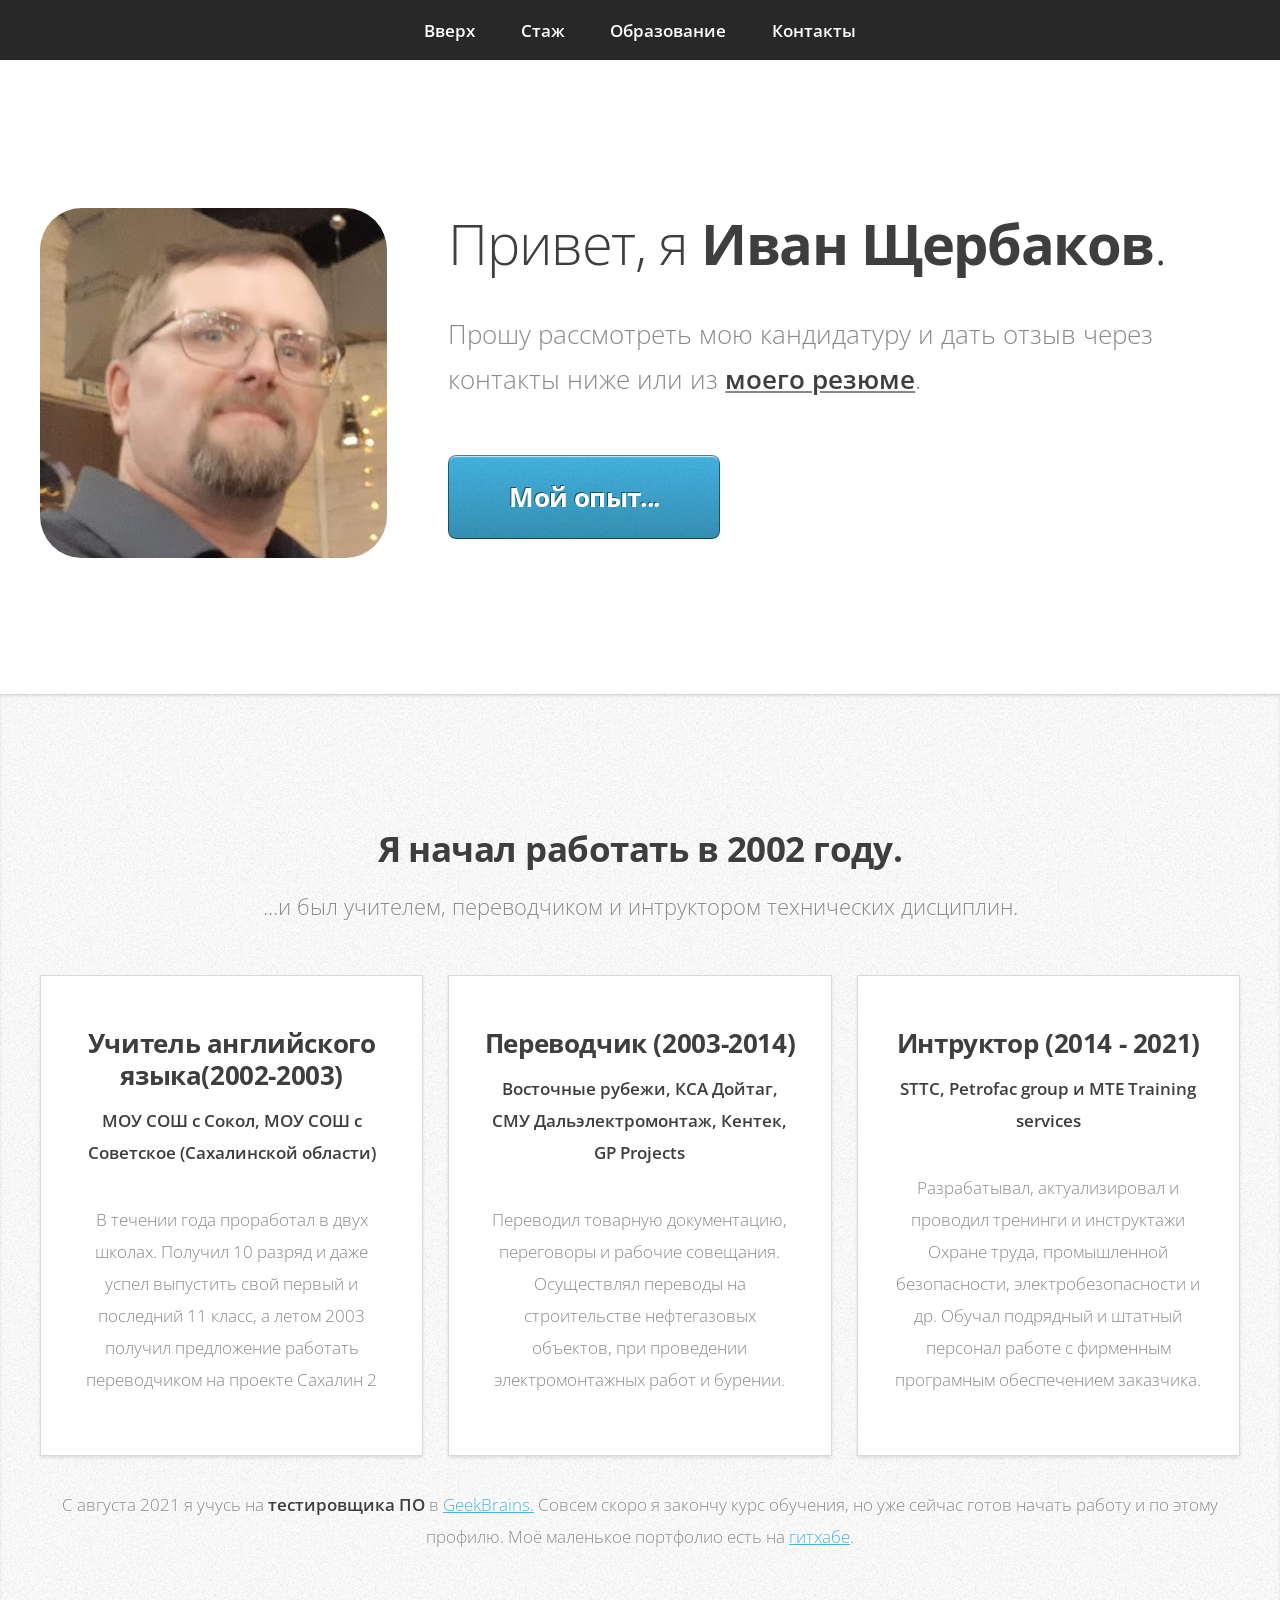
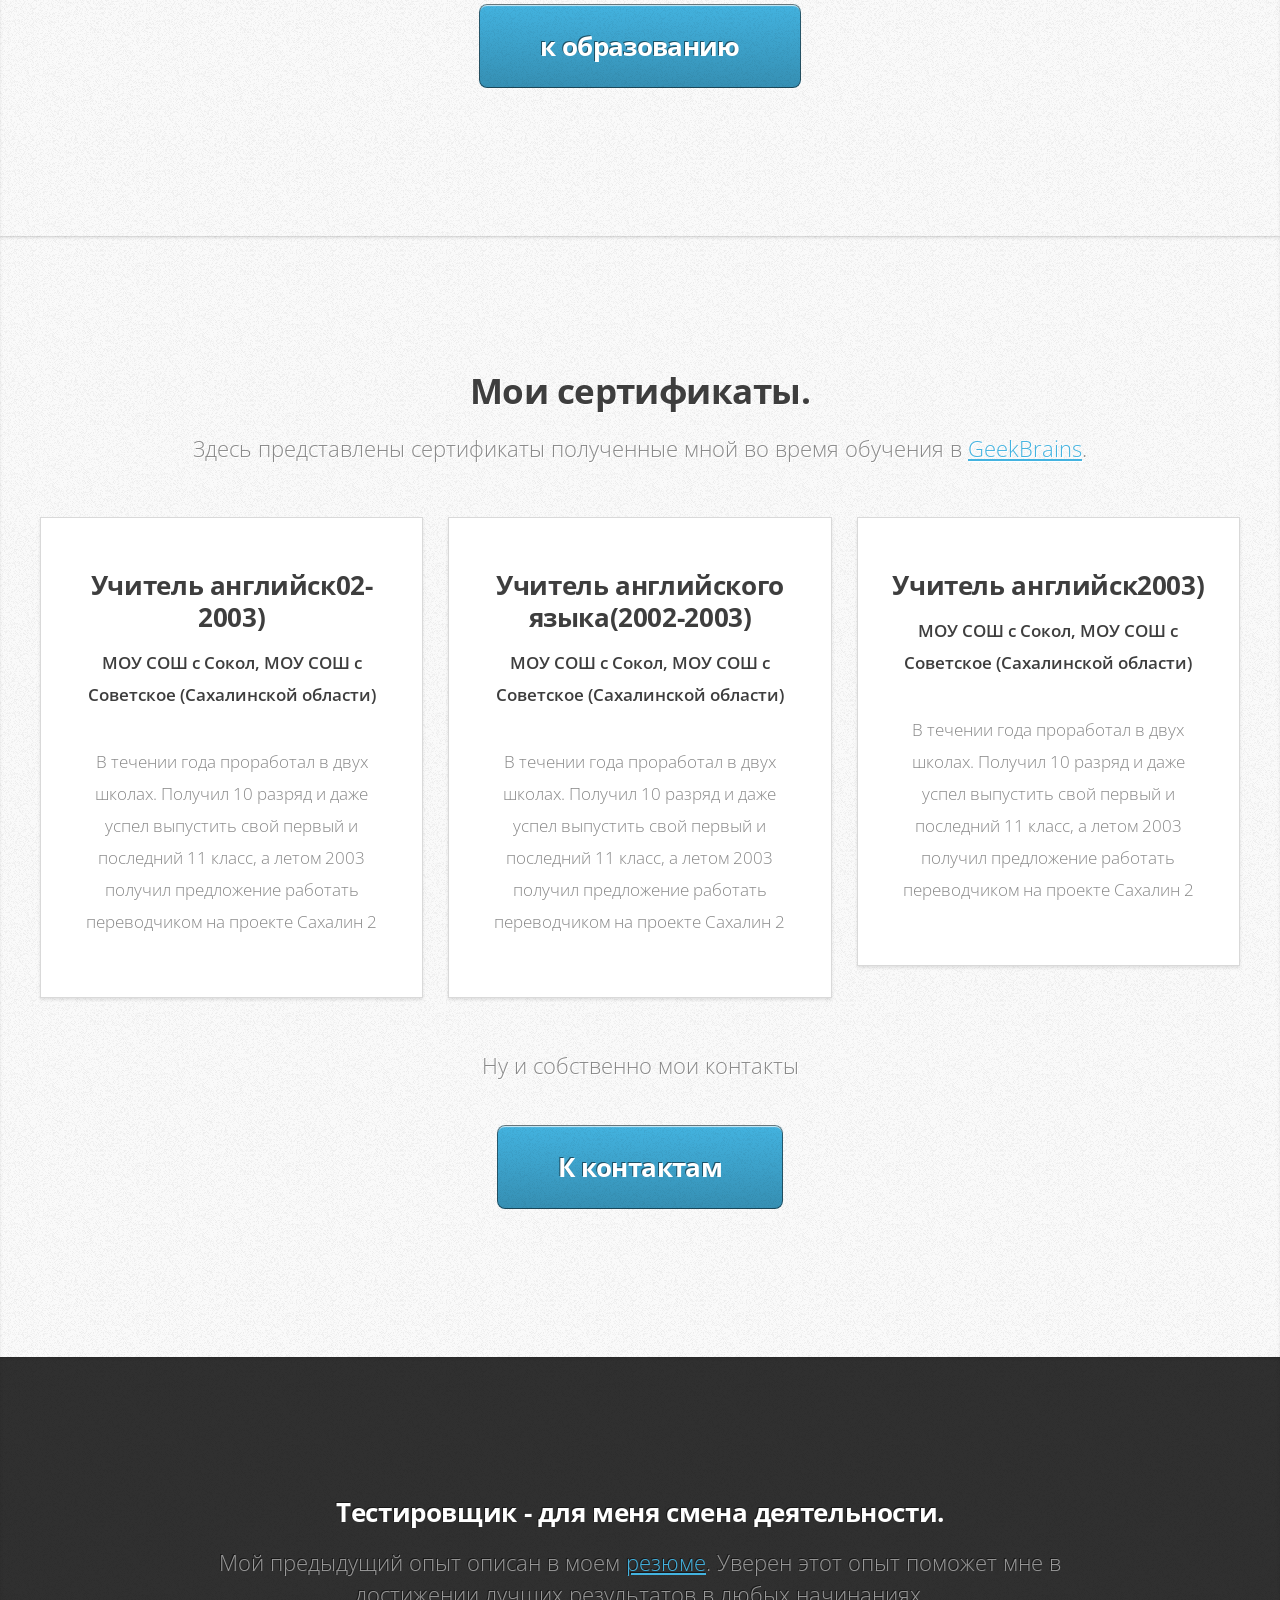
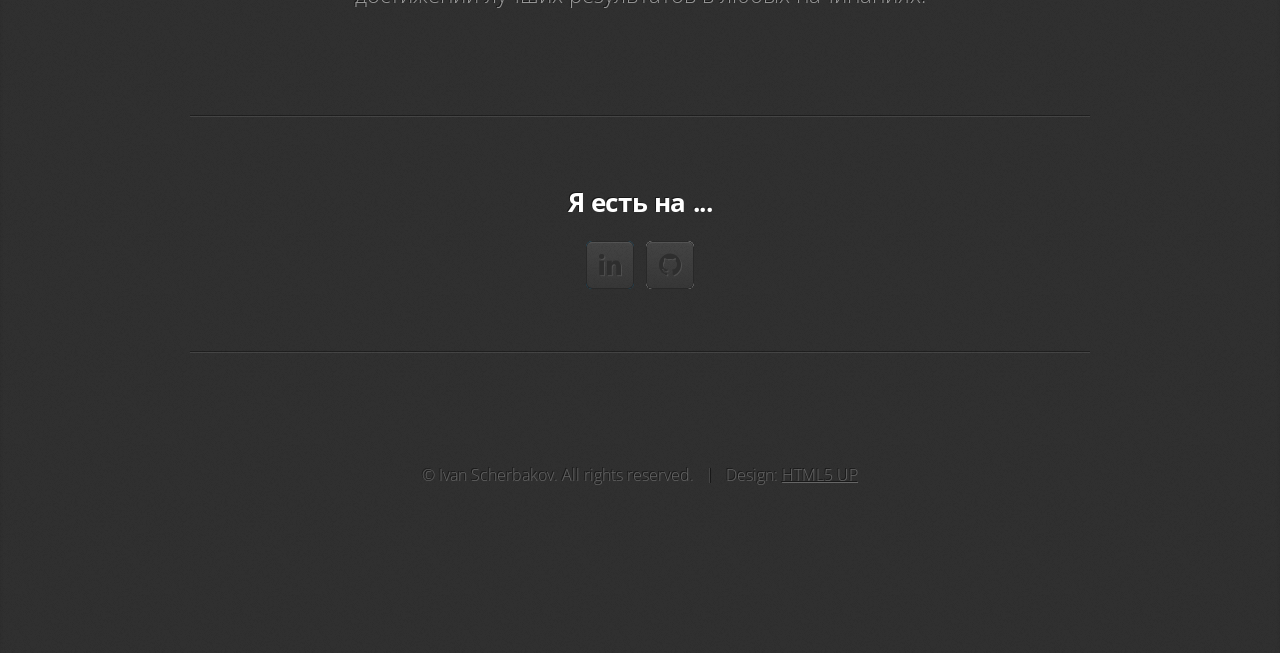
==== commit f7e28e6f: "Add files via upload" ====
--- a/index.html
+++ b/index.html
@@ -20,8 +20,8 @@
 			<nav id="nav">
 				<ul class="container">
 					<li><a href="#top">Вверх</a></li>
-					<li><a href="#work">Изучено</a></li>
-					<li><a href="#portfolio">Сертификаты</a></li>
+					<li><a href="#work">Стаж</a></li>
+					<li><a href="#portfolio">Образование</a></li>
 					<li><a href="#contact">Контакты</a></li>
 				</ul>
 			</nav>
@@ -31,14 +31,14 @@
 				<article class="container" id="top">
 					<div class="row">
 						<div class="4u 12u(mobile)">
-							<span class="image fit"><img src="images/me-removebg-preview.png" alt="Ivan's photo" /></span>
+							<span class="image fit"><img src="images/me.jpg" alt="Ivan's photo" /></span>
 						</div>
 						<div class="8u 12u(mobile)">
 							<header>
 								<h1>Привет, я <strong>Иван Щербаков</strong>.</h1>
 							</header>
-                            <p>С  августа 2021 я учусь на <strong>тестировщика</strong> в <a href="https://gb.ru" target="_blank">GeekBrains.</a> Совсем скоро я закончу курс  и буду готов начать полноценную работу. Сейчас мне надо закончить курс по тестированию Front-End'а и Back-end'а и сделать выпускной проект, но я уже готов влиться, возможно, в <Strong>Ваш дружный коллектив</Strong>. Прошу рассмотреть мою кандидатуру и дать отзыв через контакты ниже или из <a href="cv.pdf" target = _blank><Strong>моего резюме</Strong></a>. </p>
-							<a href="#work" class="button big scrolly">Что я уже изучил...</a>
+                            <p>Прошу рассмотреть мою кандидатуру и дать отзыв через контакты ниже или из <a href="cv.pdf" target = _blank><Strong>моего резюме</Strong></a>. </p>
+							<a href="#work" class="button big scrolly">Мой опыт...</a>
 						</div>
 					</div>
 				</article>
@@ -48,109 +48,74 @@
 			<div class="wrapper style2">
 				<article id="work">
 					<header>
-						<h2>Программа обучения разделена на 4 четверти</h2>
-						<p>Помимо указанного ниже в рамках внеурочной работы освоил курсы "Основы баз данных", "Git Базовый курс" и ряд других.</p>
+						<h2>Я начал работать в 2002 году.</h2>
+						<p>...и был учителем, переводчиком и интруктором технических дисциплин.</p>
 					</header>
 					<div class="container">
 						<div class="row">
 							<div class="4u 12u(mobile)">
 								<section class="box style1">
-									<h3>I Четверть</h3>
-                                    <p>Основы тестирования ПО, разработки тест-кейсов, организации процесса тестирования и составления тестовой стратегии.Документирование обнаруженных баги в баг-трекинговых системах. Познакомился с критериями качества ПО. Попрактиковался в проведении исследовательского и функционального тестирования пользовательского интерфейса.</p>
+									<h3>Учитель английского языка(2002-2003)</h3>
+                                    <p> <Strong>МОУ СОШ с Сокол, МОУ СОШ с Советское (Сахалинской области) </Strong> </p>
+                                    <p>В течении года проработал в двух школах. Получил 10 разряд и даже успел выпустить свой первый и последний 11 класс, а летом 2003 получил предложение работать переводчиком на проекте Сахалин 2</p>
 								</section>
 							</div>
                            	<div class="4u 12u(mobile)">
 								<section class="box style1">
-									<h3>II Четверть</h3>
-                                   	<p> Тестирование веб-приложений. Освоил инструменты работы с сетевым трафиком, API-тестирования и подходы к тестированию HTML, CSS и JS-кода. Познакомился с консолью разработчика в браузере, инструментами по работе с логами, usability и кроссбраузерным тестированием.</p>
+									<h3>Переводчик (2003-2014)</h3>
+                                   	<p> <Strong>Восточные рубежи, КСА Дойтаг, СМУ Дальэлектромонтаж, Кентек, GP Projects</Strong> </p>
+                                   	<p> Переводил товарную документацию, переговоры и рабочие совещания. Осуществлял переводы на строительстве нефтегазовых объектов, при проведении электромонтажных работ и бурении.
+                                   	</p>
 								</section>
 							</div>
-
 							<div class="4u 12u(mobile)">
 								<section class="box style1">
-									<h3>III Четверть</h3>
-									<p>Познакомился с языком Java и методологией ООП. Впереди - составлению Unit-тестов, запуску тестов с помощью фреймворка JUnit и сбору информацию о результатах тестирования. Ознакомление с ключевыми задачами и подходами в автоматизации тестирования и изучание основных инструментов - Selenium, Jenkins и библиотеки Allure и многое другое</p>
+									<h3>Интруктор (2014 - 2021)</h3>
+									<p> <Strong>STTC, Petrofac group и МТЕ Training services</Strong> </p>
+									<p>Разрабатывал, актуализировал и проводил тренинги и инструктажи Охране труда, промышленной безопасности, электробезопасности и др. Обучал подрядный и штатный персонал работе с фирменным програмным обеспечением заказчика. </p>
 								</section>
 							</div>
 						</div>
-                        <p><br>Впереди 4ая четверть, курс по вэб безопасности и компьютерным сетям, а также работа над командным и выпускным проектом...</p>
+                        <p><br> С августа 2021 я учусь на <strong>тестировщика ПО</strong> в <a href="https://gb.ru" target="_blank">GeekBrains.</a> Совсем скоро я закончу курс обучения, но уже сейчас готов начать работу и по этому профилю. Моё маленькое портфолио есть на <a href="https://github.com/BAHEK1104" target = _blank>гитхабе</a>. </p>
 					</div>
 					<footer>
-                        <h4>Моё портфолио пока такое <a href="https://github.com/BAHEK1104" target = _blank> маленькое</a>, что лучше я покажу Вам мои сертификаты от GeekBrains</h4>
-						<a href="#portfolio" class="button big scrolly">Перейти к сертификатам</a>
+						<a href="#portfolio" class="button big scrolly">к образованию</a>
 					</footer>
 				</article>
 			</div>
 
 		<!-- Portfolio -->
-			<div class="wrapper style3">
+			<div class="wrapper style2">
 				<article id="portfolio">
 					<header>
 						<h2>Мои сертификаты.</h2>
 						<p>Здесь представлены сертификаты полученные мной во время обучения в <a href="https://gb.ru" target="_blank">GeekBrains</a>.</p>
 					</header>
-					<div class="container">
-						<div class="row">
-							<div class="4u 12u(mobile)">
-								<article class="box style2">
-									<a href="images/linux.jpg" target = _blank class="image featured"><img src="images/linux.jpg" alt="" /></a>
-									<h3><a href="images/linux.jpg" target = _blank >Linux. Рабочая станция.</a></h3>
-								</article>
-							</div>
-							<div class="4u 12u(mobile)">
-								<article class="box style2">
-									<a href="images/GIT.jpg" target = _blank class="image featured"><img src="images/GIT.jpg" alt="" /></a>
-									<h3><a href="images/GIT.jpg" target = _blank >GIT. Базовый курс.</a></h3>
-								</article>
-							</div>
-							<div class="4u 12u(mobile)">
-								<article class="box style2">
-									<a href="images/DB.jpg" target = _blank class="image featured"><img src="images/DB.jpg" alt="" /></a>
-									<h3><a href="images/DB.jpg" target = _blank >Основы баз данных.</a></h3>
-								</article>
+						<div class="container">
+							<div class="row">
+								<div class="4u 12u(mobile)">
+									<section class="box style1">
+										<h3>Учитель английск02-2003)</h3>
+                               		     <p> <Strong>МОУ СОШ с Сокол, МОУ СОШ с Советское (Сахалинской области) </Strong> </p>
+                                  		  <p>В течении года проработал в двух школах. Получил 10 разряд и даже успел выпустить свой первый и последний 11 класс, а летом 2003 получил предложение работать переводчиком на проекте Сахалин 2</p>
+									</section>
+								</div>
+								<div class="4u 12u(mobile)">
+									<section class="box style1">
+										<h3>Учитель английского языка(2002-2003)</h3>
+                                    	<p> <Strong>МОУ СОШ с Сокол, МОУ СОШ с Советское (Сахалинской области) </Strong> </p>
+                                   		 <p>В течении года проработал в двух школах. Получил 10 разряд и даже успел выпустить свой первый и последний 11 класс, а летом 2003 получил предложение работать переводчиком на проекте Сахалин 2</p>
+									</section>
+								</div>
+                        		<div class="4u 12u(mobile)">
+										<section class="box style1">
+											<h3>Учитель английск2003)</h3>
+                                    		<p> <Strong>МОУ СОШ с Сокол, МОУ СОШ с Советское (Сахалинской области) </Strong> </p>
+                                    		<p>В течении года проработал в двух школах. Получил 10 разряд и даже успел выпустить свой первый и последний 11 класс, а летом 2003 получил предложение работать переводчиком на проекте Сахалин 2</p>
+										</section>
+								</div>
 							</div>
 						</div>
-						<div class="row">
-							<div class="4u 12u(mobile)">
-								<article class="box style2">
-									<a href="images/mt.jpg" target = _blank class="image featured"><img src="images/mt.jpg" alt="" /></a>
-									<h3><a href="images/mt.jpg" target = _blank >Основы ручного тестирования.</a></h3>
-								</article>
-							</div>
-							<div class="4u 12u(mobile)">
-								<article class="box style2">
-									<a href="images/ta.jpg" target = _blank class="image featured"><img src="images/ta.jpg" alt="" /></a>
-									<h3><a href="images/ta.jpg" target = _blank >Основы тест-аналитики.</a></h3>
-								</article>
-							</div>
-							<div class="4u 12u(mobile)">
-								<article class="box style2">
-									<a href="images/wappt.jpg" target = _blank class="image featured"><img src="images/wappt.jpg" alt="" /></a>
-									<h3><a href="images/wappt.jpg" target = _blank >Тестирование веб-приложений.</a></h3>
-								</article>
-							</div>
-                        </div>
-                        <div class="row">
-                            <div class="4u 12u(mobile)">
-								<article class="box style2">
-									<a href="images/htmlcss.ru.jpg" target = _blank class="image featured"><img src="images/htmlcss.ru.jpg" alt="" /></a>
-									<h3><a href="images/htmlcss.ru.jpg" target = _blank >HTML/CSS для тестировщиков.</a></h3>
-								</article>
-							</div>
-                            <div class="4u 12u(mobile)">
-								<article class="box style2">
-									<a href="#portfolio" class="image featured"><img src="images/blurCert.jpg" alt="" /></a>
-									<h3><a href="#portfolio">Front-end?</a></h3>
-								</article>
-							</div>
-                            <div class="4u 12u(mobile)">
-								<article class="box style2">
-									<a href="#portfolio" class="image featured"><img src="images/blurCert.jpg" alt="" /></a>
-									<h3><a href="#portfolio">Back-end?</a></h3>
-								</article>
-							</div>
-						</div>
-					</div>
 					<footer>
 						<p> Ну и собственно мои контакты</p>
 						<a href="#contact" class="button big scrolly">К контактам</a>
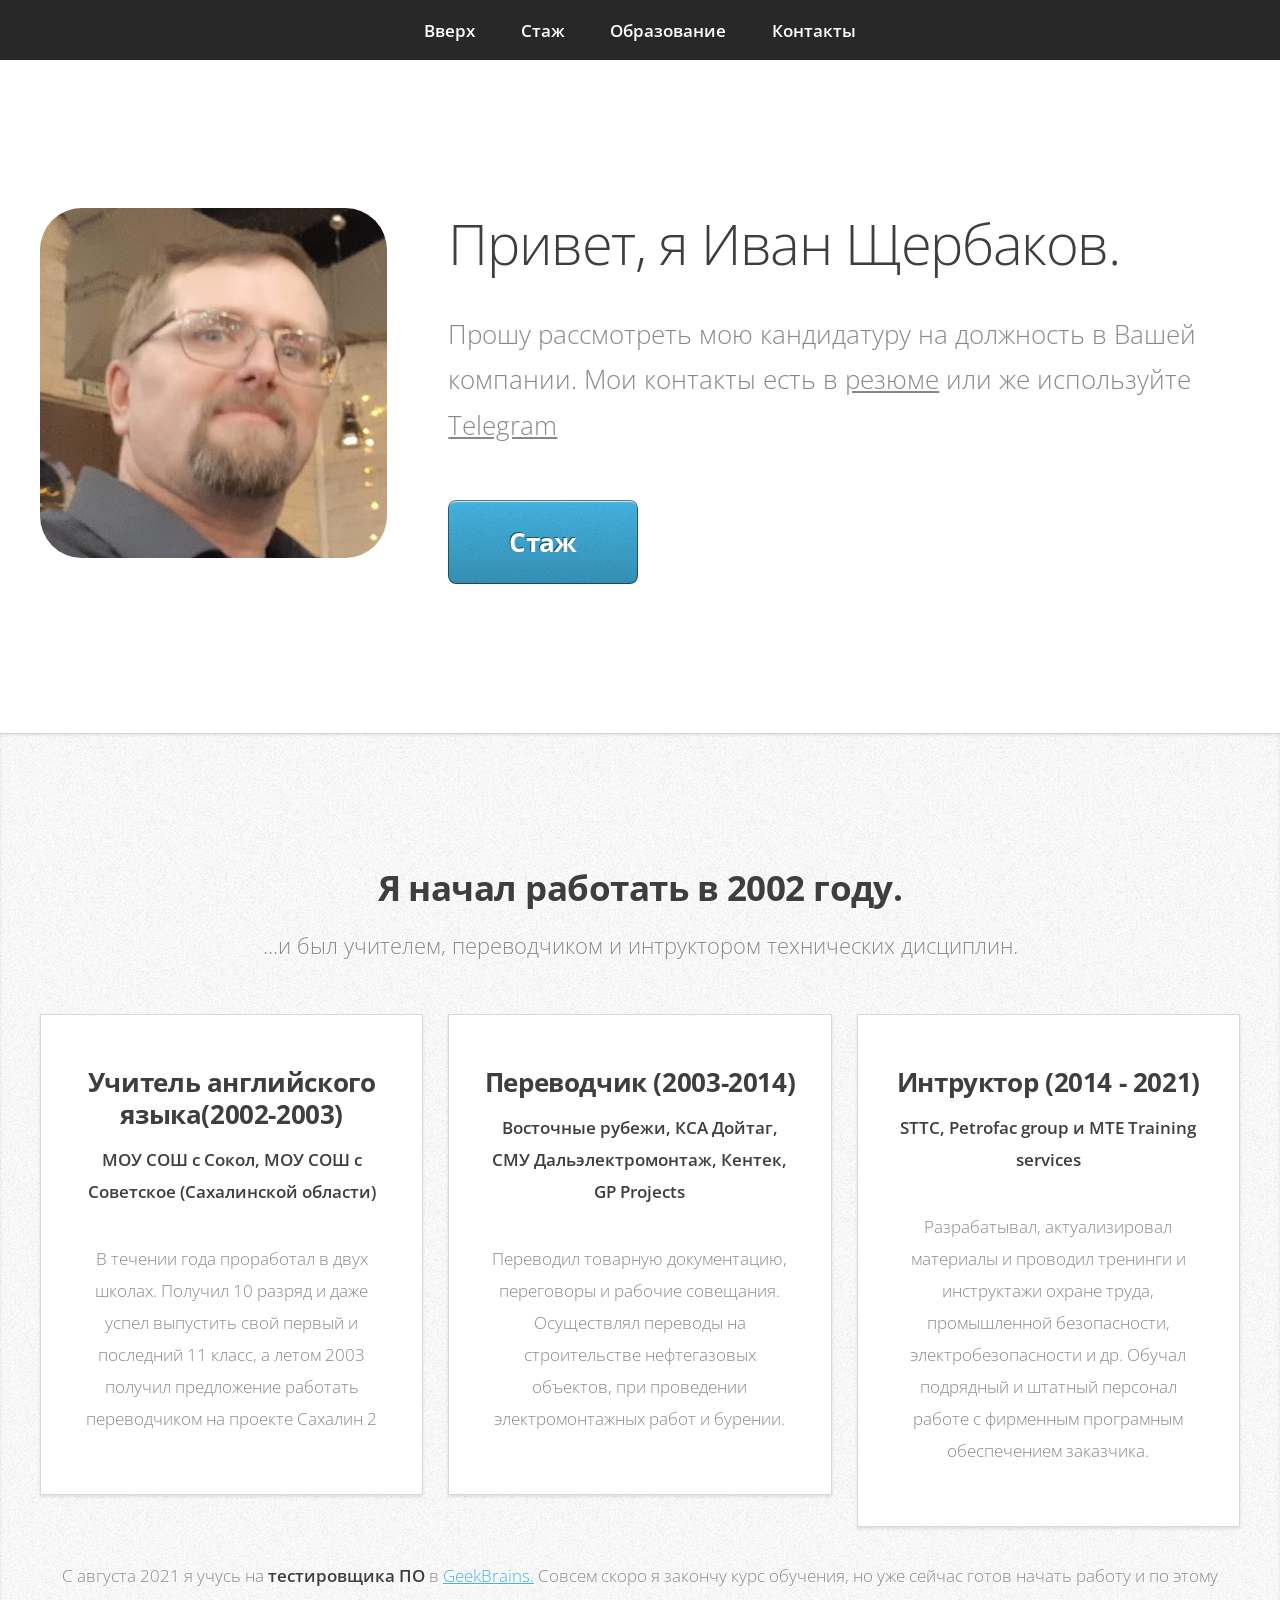
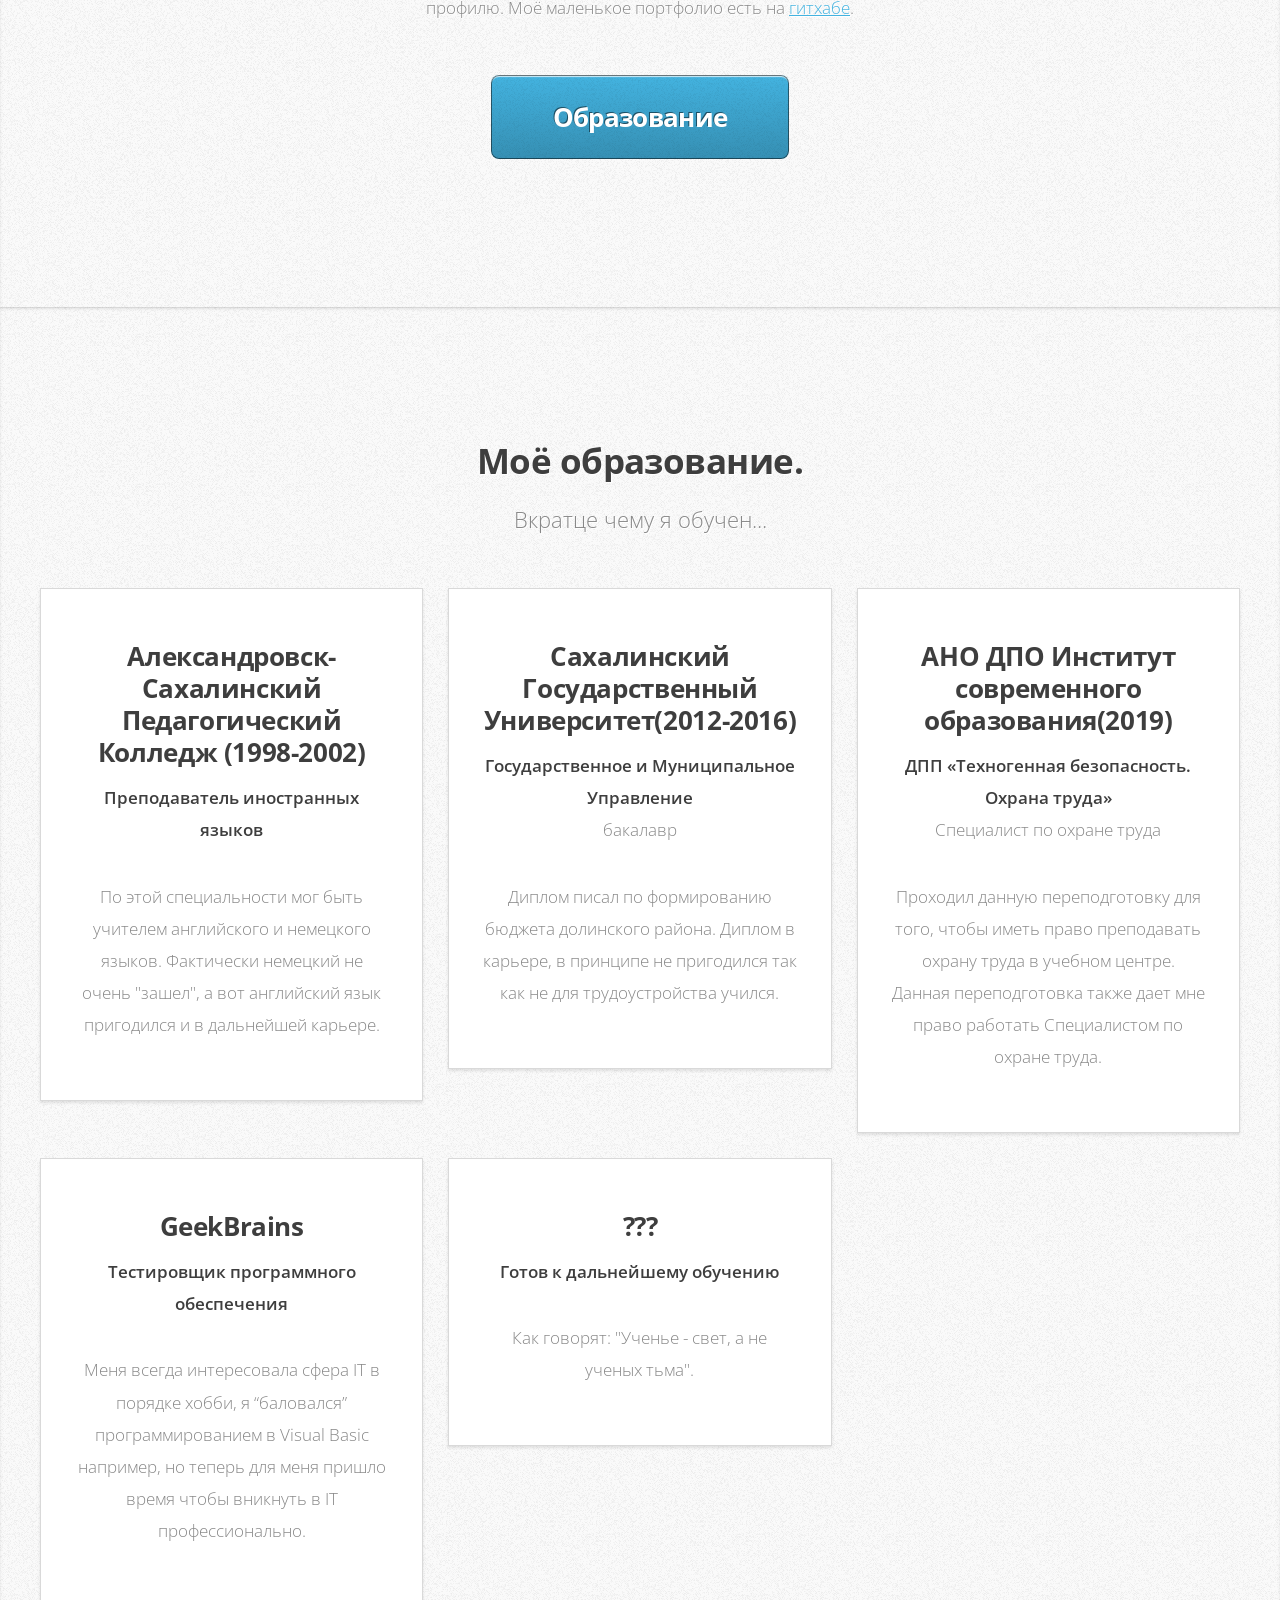
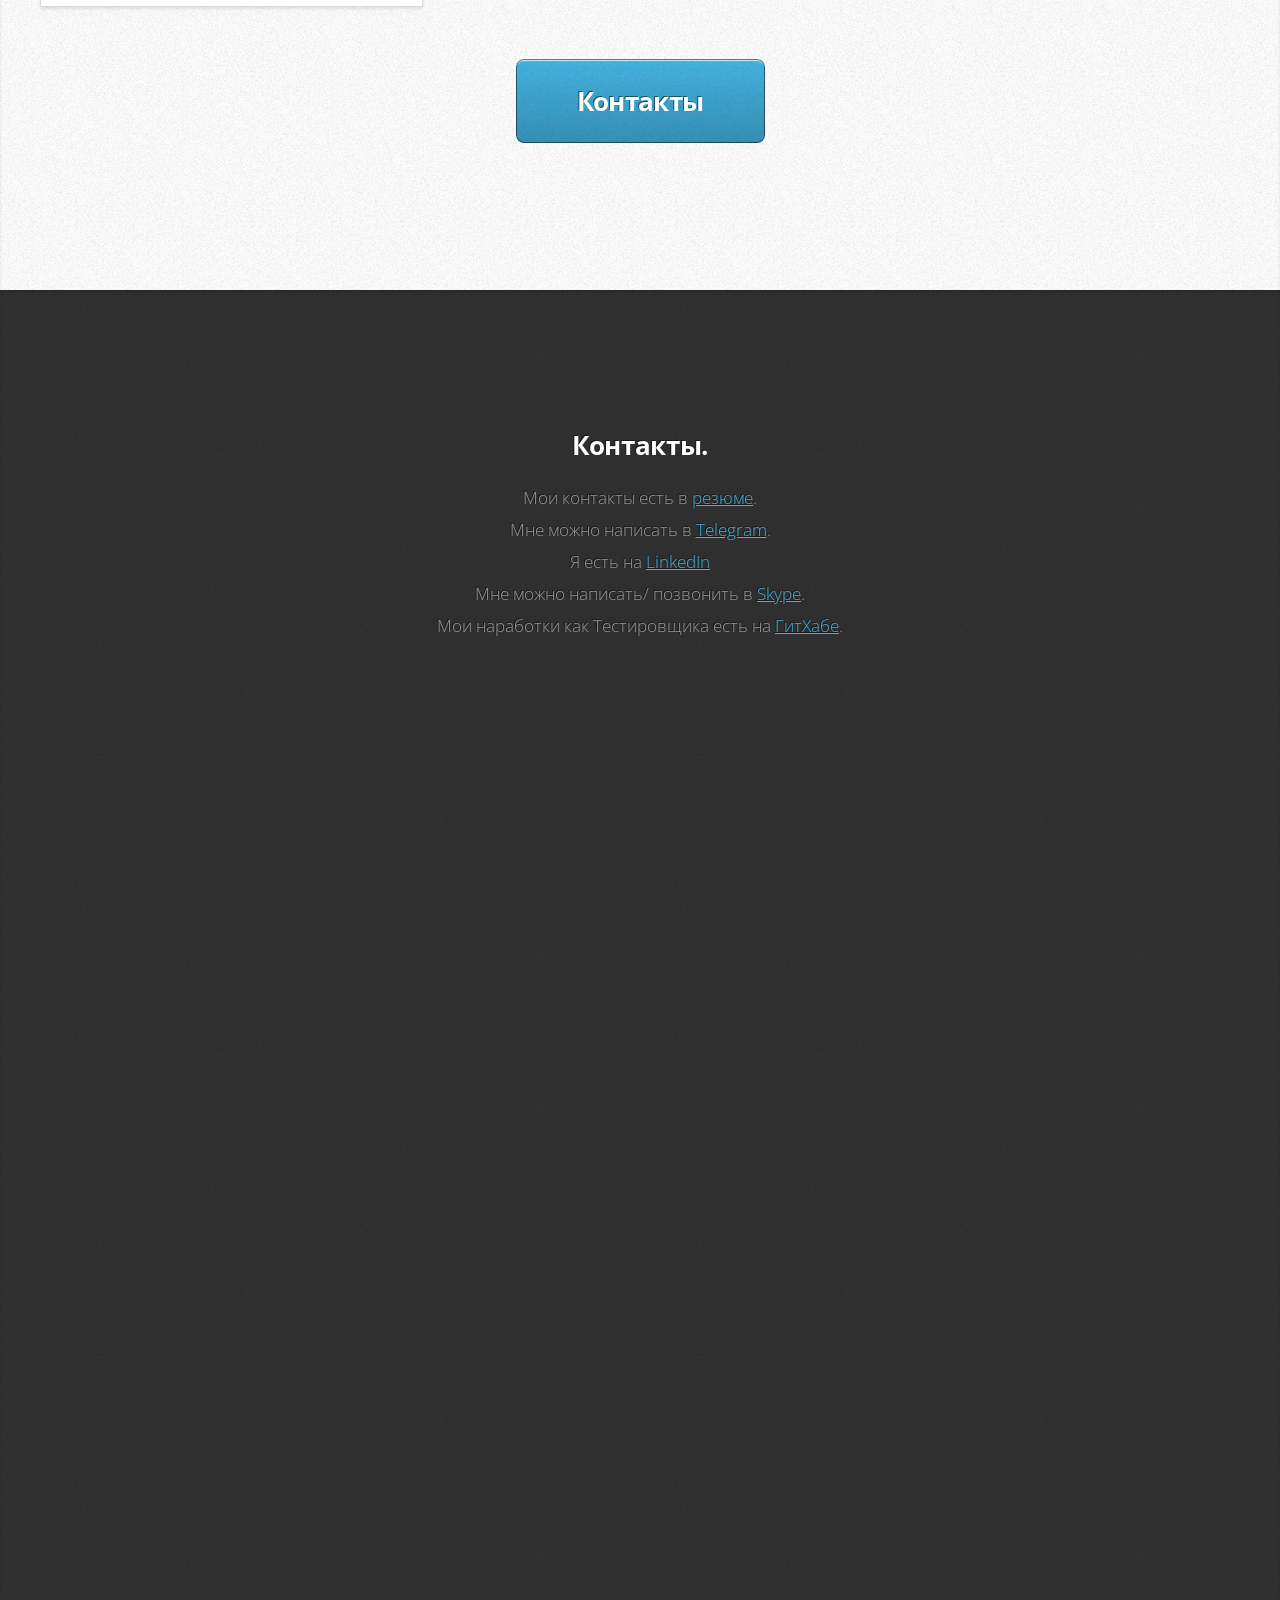
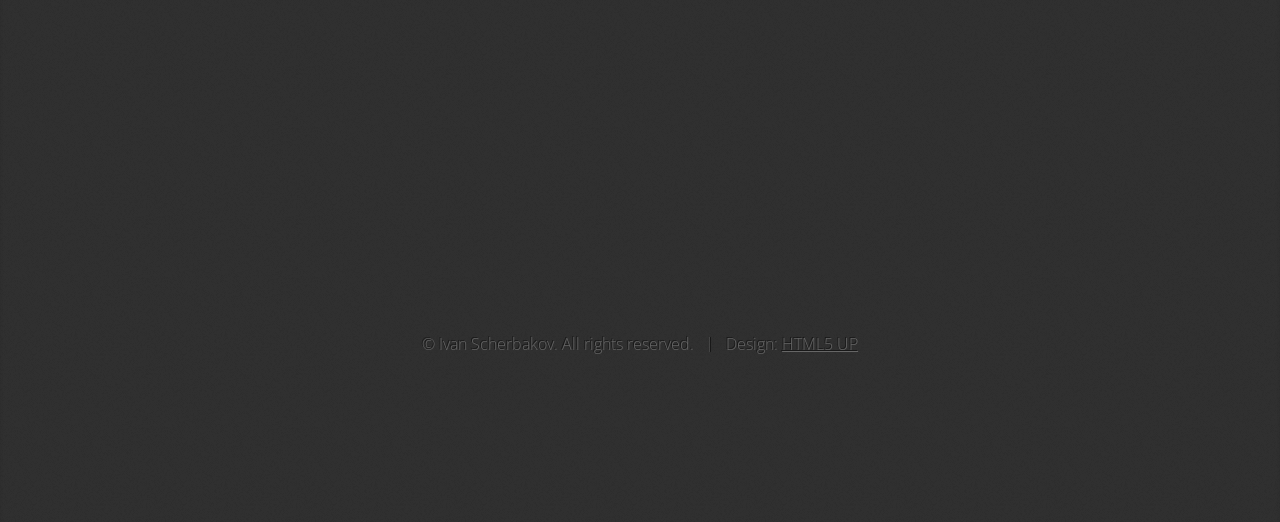
==== commit 1ac44285: "General page update" ====
--- a/index.html
+++ b/index.html
@@ -35,10 +35,10 @@
 						</div>
 						<div class="8u 12u(mobile)">
 							<header>
-								<h1>Привет, я <strong>Иван Щербаков</strong>.</h1>
+								<h1>Привет, я Иван Щербаков.</h1>
 							</header>
-                            <p>Прошу рассмотреть мою кандидатуру и дать отзыв через контакты ниже или из <a href="cv.pdf" target = _blank><Strong>моего резюме</Strong></a>. </p>
-							<a href="#work" class="button big scrolly">Мой опыт...</a>
+                            <p>Прошу рассмотреть мою кандидатуру на должность в Вашей компании. Мои контакты есть в <a href="cv.pdf" target = "_blank">резюме</a> или же используйте <a href="https://t.me/BAHEK1104" target="_blank">Telegram</a> </p>
+							<a href="#work" class="button big scrolly">Стаж</a>
 						</div>
 					</div>
 				</article>
@@ -72,14 +72,14 @@
 								<section class="box style1">
 									<h3>Интруктор (2014 - 2021)</h3>
 									<p> <Strong>STTC, Petrofac group и МТЕ Training services</Strong> </p>
-									<p>Разрабатывал, актуализировал и проводил тренинги и инструктажи Охране труда, промышленной безопасности, электробезопасности и др. Обучал подрядный и штатный персонал работе с фирменным програмным обеспечением заказчика. </p>
+									<p>Разрабатывал, актуализировал материалы и проводил тренинги и инструктажи охране труда, промышленной безопасности, электробезопасности и др. Обучал подрядный и штатный персонал работе с фирменным програмным обеспечением заказчика. </p>
 								</section>
 							</div>
 						</div>
                         <p><br> С августа 2021 я учусь на <strong>тестировщика ПО</strong> в <a href="https://gb.ru" target="_blank">GeekBrains.</a> Совсем скоро я закончу курс обучения, но уже сейчас готов начать работу и по этому профилю. Моё маленькое портфолио есть на <a href="https://github.com/BAHEK1104" target = _blank>гитхабе</a>. </p>
 					</div>
 					<footer>
-						<a href="#portfolio" class="button big scrolly">к образованию</a>
+						<a href="#portfolio" class="button big scrolly">Образование</a>
 					</footer>
 				</article>
 			</div>
@@ -88,37 +88,55 @@
 			<div class="wrapper style2">
 				<article id="portfolio">
 					<header>
-						<h2>Мои сертификаты.</h2>
-						<p>Здесь представлены сертификаты полученные мной во время обучения в <a href="https://gb.ru" target="_blank">GeekBrains</a>.</p>
+						<h2>Моё образование.</h2>
+						<p>Вкратце чему я обучен...</p>
 					</header>
 						<div class="container">
 							<div class="row">
 								<div class="4u 12u(mobile)">
 									<section class="box style1">
-										<h3>Учитель английск02-2003)</h3>
-                               		     <p> <Strong>МОУ СОШ с Сокол, МОУ СОШ с Советское (Сахалинской области) </Strong> </p>
-                                  		  <p>В течении года проработал в двух школах. Получил 10 разряд и даже успел выпустить свой первый и последний 11 класс, а летом 2003 получил предложение работать переводчиком на проекте Сахалин 2</p>
+										<h3>Александровск-Сахалинский Педагогический Колледж (1998-2002)</h3>
+                               		     <p> <Strong>Преподаватель иностранных языков</Strong> </p>
+                                  		  <p>По этой специальности мог быть учителем английского и немецкого языков. Фактически немецкий не очень "зашел", а вот английский язык пригодился и в дальнейшей карьере.</p>
 									</section>
 								</div>
 								<div class="4u 12u(mobile)">
 									<section class="box style1">
-										<h3>Учитель английского языка(2002-2003)</h3>
-                                    	<p> <Strong>МОУ СОШ с Сокол, МОУ СОШ с Советское (Сахалинской области) </Strong> </p>
-                                   		 <p>В течении года проработал в двух школах. Получил 10 разряд и даже успел выпустить свой первый и последний 11 класс, а летом 2003 получил предложение работать переводчиком на проекте Сахалин 2</p>
+										<h3>Сахалинский Государственный Университет(2012-2016)</h3>
+                                    	<p> <Strong>Государственное и Муниципальное Управление</Strong> <br> бакалавр</p>
+                                   		 <p>Диплом писал по формированию бюджета долинского района. Диплом в карьере, в принципе не пригодился так как не для трудоустройства учился.</p>
 									</section>
 								</div>
+														
+							
+								<div class="4u 12u(mobile)">
+										<section class="box style1">
+											<h3>АНО ДПО Институт современного образования(2019)</h3>
+                                    		<p> <Strong>ДПП «Техногенная безопасность. Охрана труда» </Strong> <br> Специалист по охране труда</p>
+                                    		<p>Проходил данную переподготовку для того, чтобы иметь право преподавать охрану труда в учебном центре. Данная переподготовка также дает мне право работать Специалистом по охране труда.</p>
+										</section>
+								</div>
+							</div>	
+							<div class="row">
                         		<div class="4u 12u(mobile)">
 										<section class="box style1">
-											<h3>Учитель английск2003)</h3>
-                                    		<p> <Strong>МОУ СОШ с Сокол, МОУ СОШ с Советское (Сахалинской области) </Strong> </p>
-                                    		<p>В течении года проработал в двух школах. Получил 10 разряд и даже успел выпустить свой первый и последний 11 класс, а летом 2003 получил предложение работать переводчиком на проекте Сахалин 2</p>
+											<h3>GeekBrains</h3>
+                                    		<p> <Strong>Тестировщик программного обеспечения </Strong></p>
+                                    		<p>Меня всегда интересовала сфера IT в порядке хобби, я “баловался” программированием в Visual Basic например, но теперь для меня пришло время чтобы вникнуть в IT профессионально.</p>
+										</section>
+								</div>
+								<div class="4u 12u(mobile)">
+										<section class="box style1">
+											<h3>???</h3>
+                                    		<p> <Strong>Готов к дальнейшему обучению </Strong></p>
+                                    		<p>Как говорят: "Ученье - свет, а не ученых тьма".</p>
 										</section>
 								</div>
 							</div>
 						</div>
 					<footer>
-						<p> Ну и собственно мои контакты</p>
-						<a href="#contact" class="button big scrolly">К контактам</a>
+						<p> </p>
+						<a href="#contact" class="button big scrolly">Контакты</a>
 					</footer>
 				</article>
 			</div>
@@ -127,22 +145,20 @@
 			<div class="wrapper style4">
 				<article id="contact" class="container 75%">
 					<header>
-						<h3>Тестировщик - для меня смена деятельности.</h3>
-                       	<p>Мой предыдущий опыт описан в моем <a href="images/CV%20_r_Ivan_Scherbakov_2022.pdf" target = "_blank">резюме</a>. Уверен этот опыт поможет мне в достижении лучших результатов в любых начинаниях.</p>
+						<h3>Контакты.</h3>
+	                       	<div>
+		                       <p>Мои контакты есть в <a href="cv.pdf" target = "_blank">резюме</a>.<br>
+		                       	Мне можно написать в <a href="https://t.me/BAHEK1104" target="_blank">Telegram</a>.<br>
+		                       	Я есть на <a href="https://www.linkedin.com/in/ivan-scherbakov/" target = _blank>LinkedIn</a><br>
+		                       	Мне можно написать/ позвонить в <a href="https://join.skype.com/invite/nTevnK2pv7bt" target="_blank">Skype</a>.<br>
+		                       	Мои наработки как Тестировщика есть на <a href="https://github.com/BAHEK1104" target = _blank>ГитХабе</a>.
+		                       	</p>
+			                </div>   
+			                <div>
+			                    <iframe src="https://docs.google.com/forms/d/e/1FAIpQLScp6Z09jzUlKxmXVJKuLr4epFJqX_qKepH8Duh7PzXXfiCeFQ/viewform?embedded=true" width=95% height=1200 frameborder="0" marginheight="0" marginwidth="0">Загрузка…</iframe>
+			                </div>
 					</header>
-					<div>
-						<div class="row">
-							<div class="12u">
-								<hr />
-								<h3>Я есть на ...</h3>
-								<ul class="social">
-									<li><a href="https://www.linkedin.com/in/ivan-scherbakov/" target = _blank class="icon fa-linkedin"><span class="label">LinkedIn</span></a></li>
-									<li><a href="https://github.com/BAHEK1104" target = _blank  class="icon fa-github"><span class="label">Github</span></a></li>
-								</ul>
-								<hr />
-							</div>
-						</div>
-					</div>
+					
 					<footer>
 						<ul id="copyright">
 							<li>&copy; Ivan Scherbakov. All rights reserved.</li><li>Design: <a href="http://html5up.net">HTML5 UP</a></li>
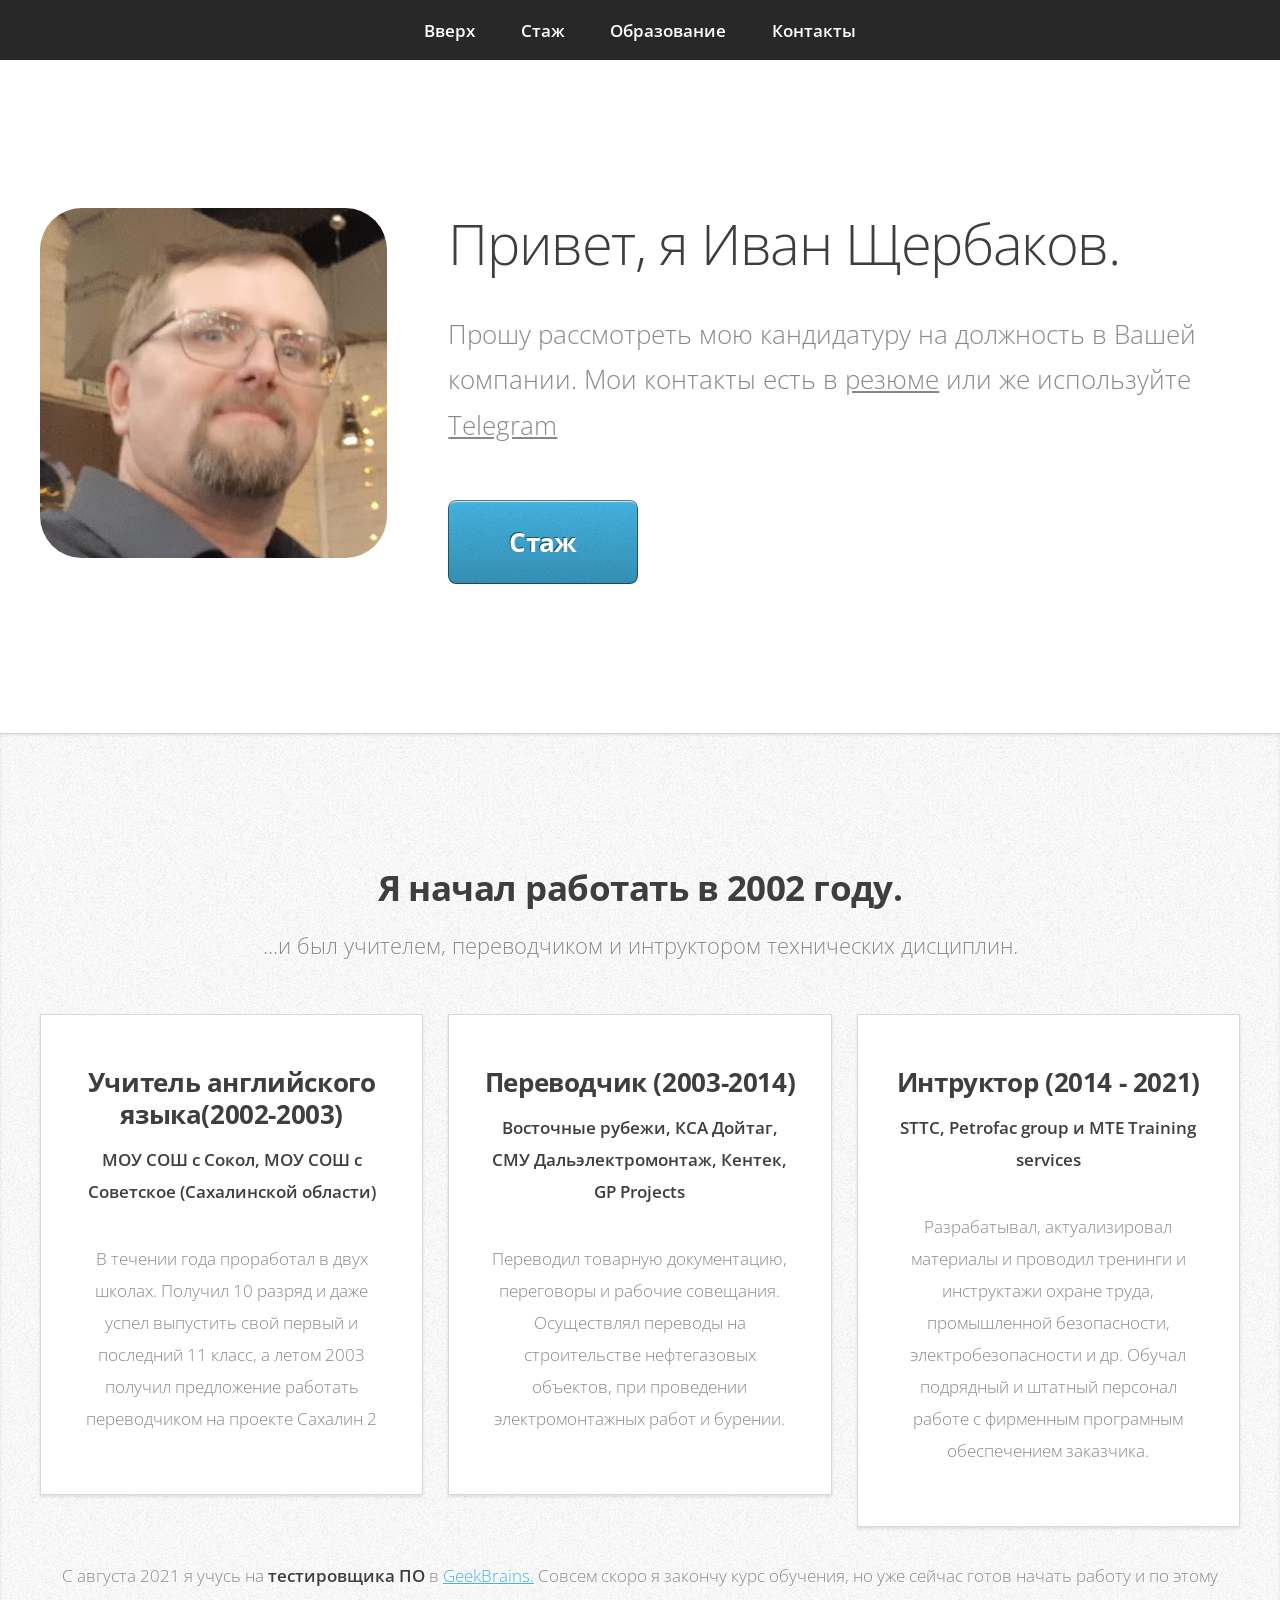
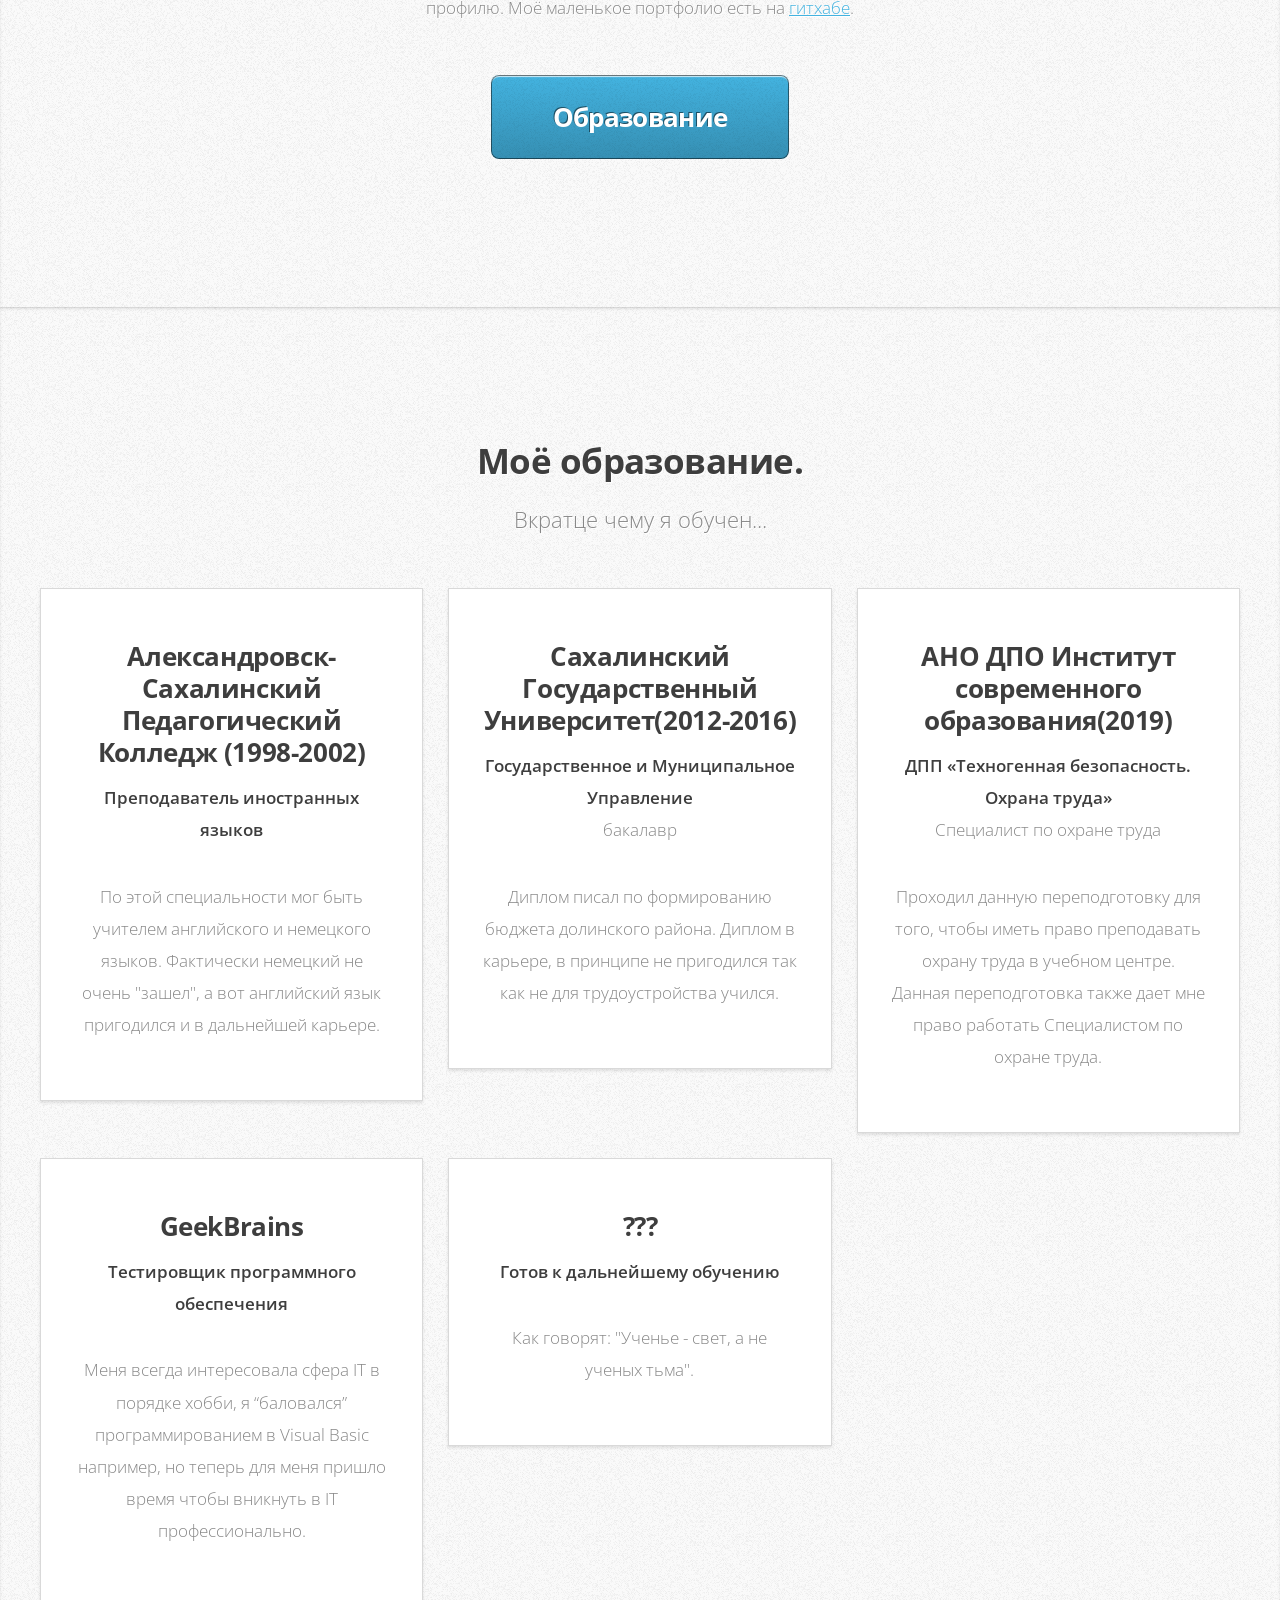
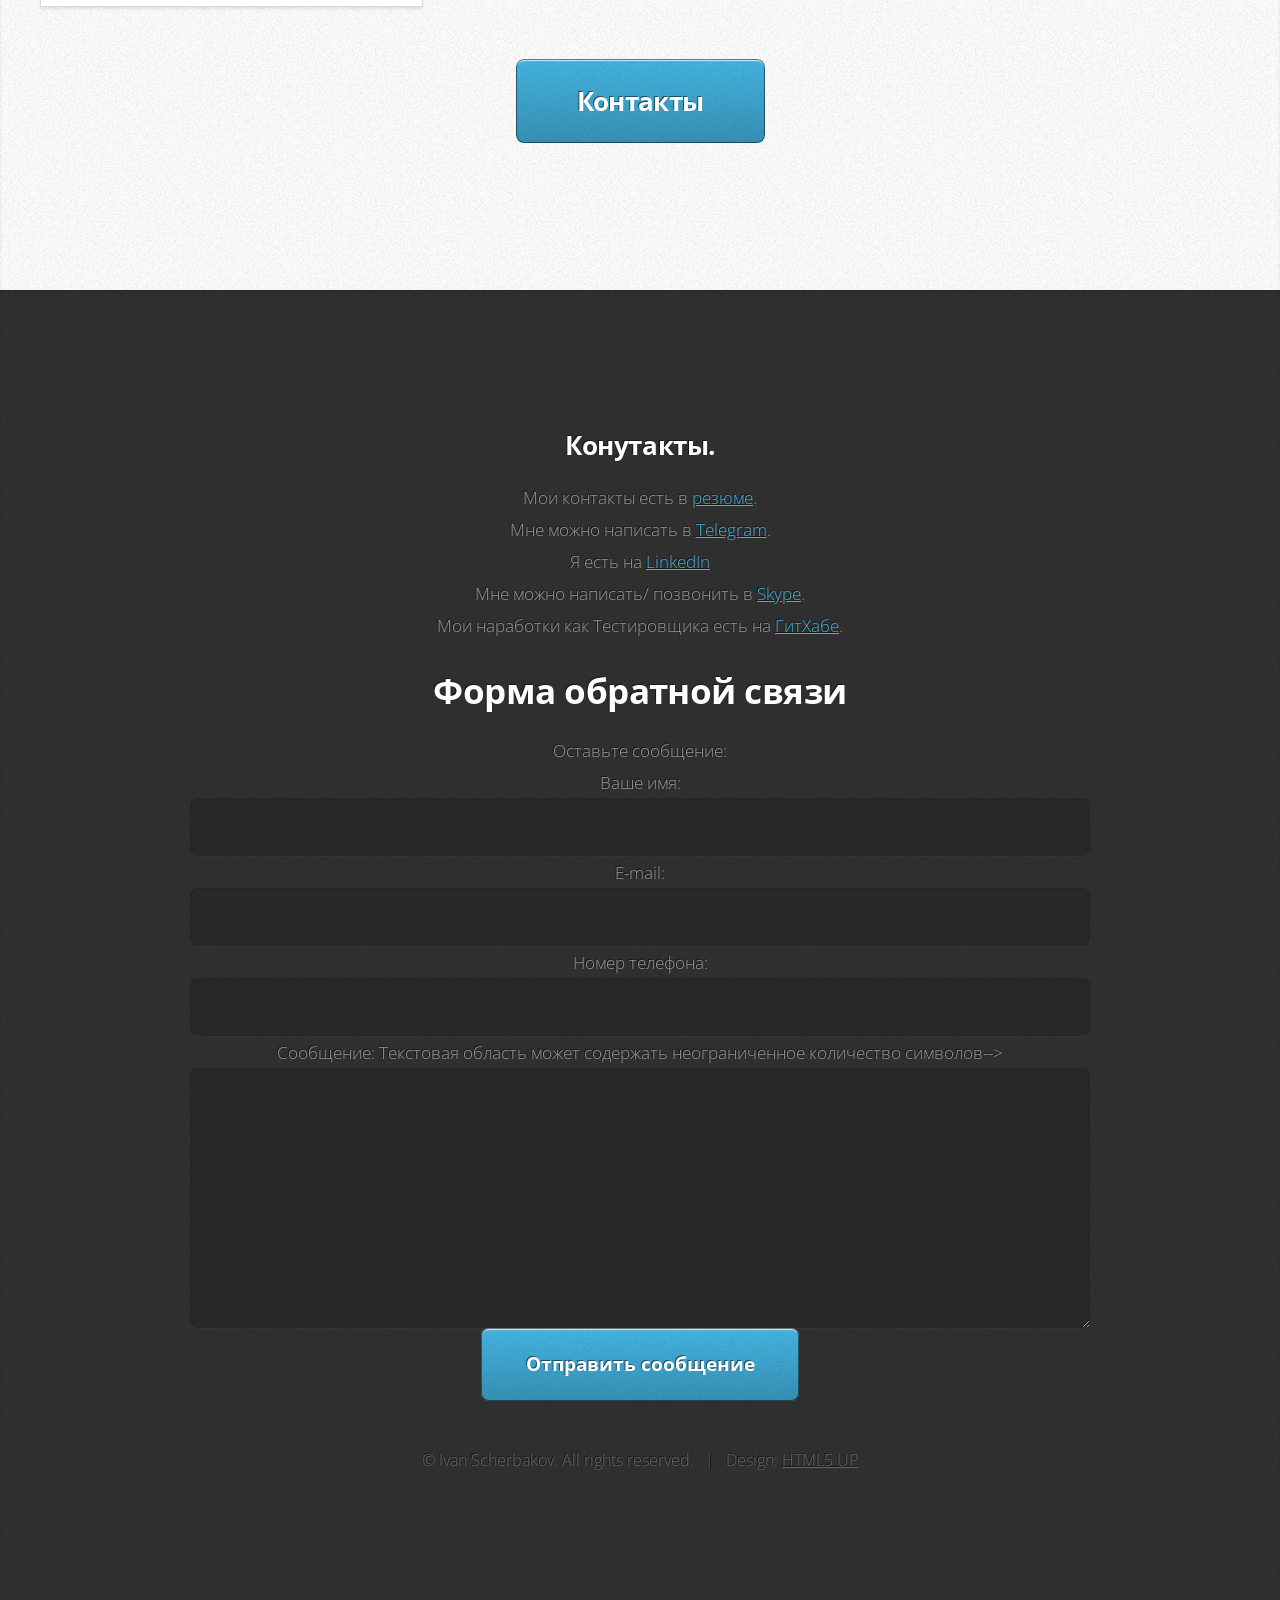
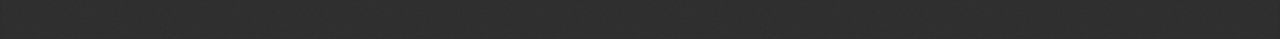
==== commit 0e09f31a: "Feedback fom added" ====
--- a/index.html
+++ b/index.html
@@ -145,7 +145,7 @@
 			<div class="wrapper style4">
 				<article id="contact" class="container 75%">
 					<header>
-						<h3>Контакты.</h3>
+						<h3>Конyтакты.</h3>
 	                       	<div>
 		                       <p>Мои контакты есть в <a href="cv.pdf" target = "_blank">резюме</a>.<br>
 		                       	Мне можно написать в <a href="https://t.me/BAHEK1104" target="_blank">Telegram</a>.<br>
@@ -153,10 +153,35 @@
 		                       	Мне можно написать/ позвонить в <a href="https://join.skype.com/invite/nTevnK2pv7bt" target="_blank">Skype</a>.<br>
 		                       	Мои наработки как Тестировщика есть на <a href="https://github.com/BAHEK1104" target = _blank>ГитХабе</a>.
 		                       	</p>
-			                </div>   
+			                </div> 
 			                <div>
+			                	<h2>Форма обратной связи</h2>
+								<!--Данные введенные пользователем обрабатываются кодом в mail.php-->
+								<form action="index.php" method="post">
+								    <!--Тег используется для группировки связанных элементов в форме-->
+								    <fieldset>
+								        <!--Тег задает заголовок для групповых элементов-->
+								        <legend>Оставьте сообщение:</legend>
+								        Ваше имя:
+								        <!--Устанавливает однострочное текстовое поле ввода:-->
+								        <input type="text" name="name">
+								        <!--Используется для полей ввода, которые должны содержать адрес электронной почты.-->
+								        E-mail:
+								        <input type="text" name="email">
+								        Номер телефона:
+								        <input type="text" name="phone">
+								        Сообщение:
+								        <!--Тег разрешает многострочный ввод текста.-->
+								        Текстовая область может содержать неограниченное количество символов-->
+								        <textarea rows="10" cols="45" name="message"></textarea>
+								        <!--Устанавливает кнопку для отправки данных формы в обработчик формы.-->
+								        <input type="submit" value="Отправить сообщение">
+								    </fieldset>
+								</form>
+			                </div>  
+			               <!-- <div>
 			                    <iframe src="https://docs.google.com/forms/d/e/1FAIpQLScp6Z09jzUlKxmXVJKuLr4epFJqX_qKepH8Duh7PzXXfiCeFQ/viewform?embedded=true" width=95% height=1200 frameborder="0" marginheight="0" marginwidth="0">Загрузка…</iframe>
-			                </div>
+			                </div> -->
 					</header>
 					
 					<footer>
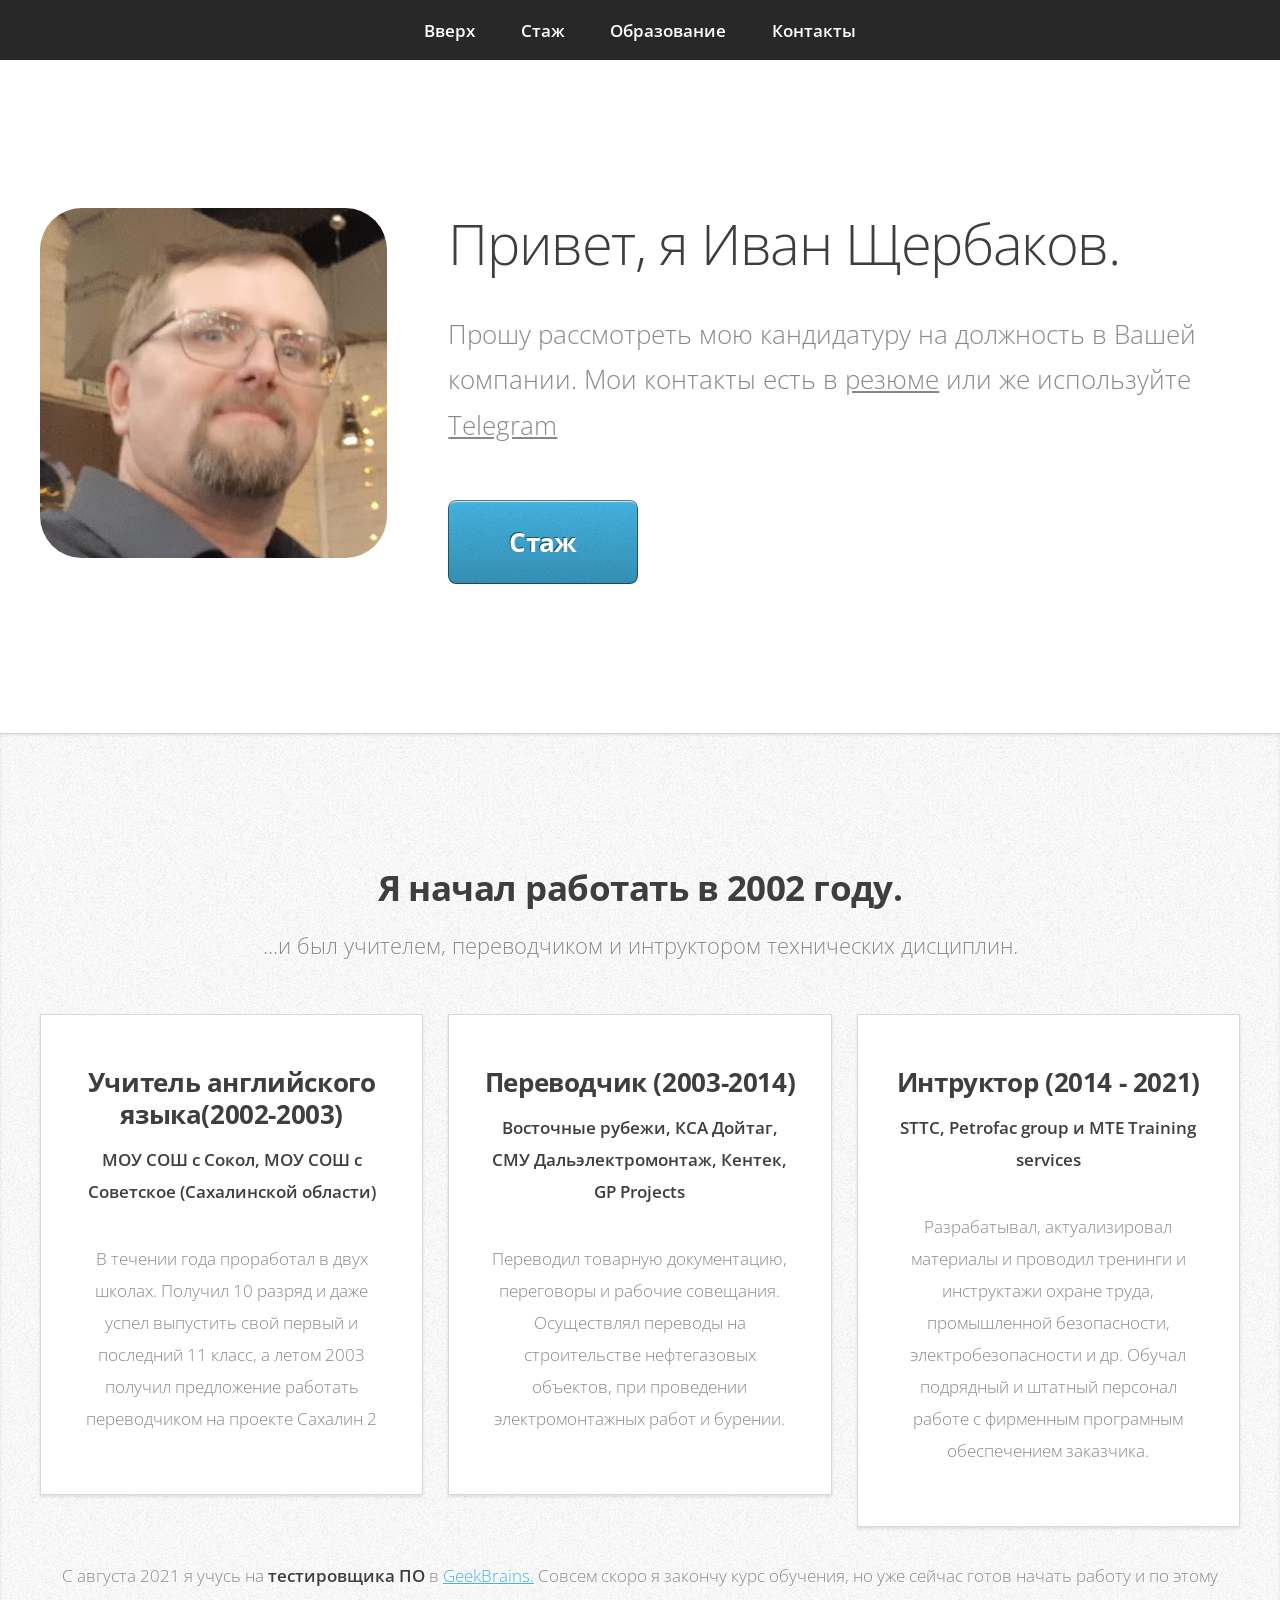
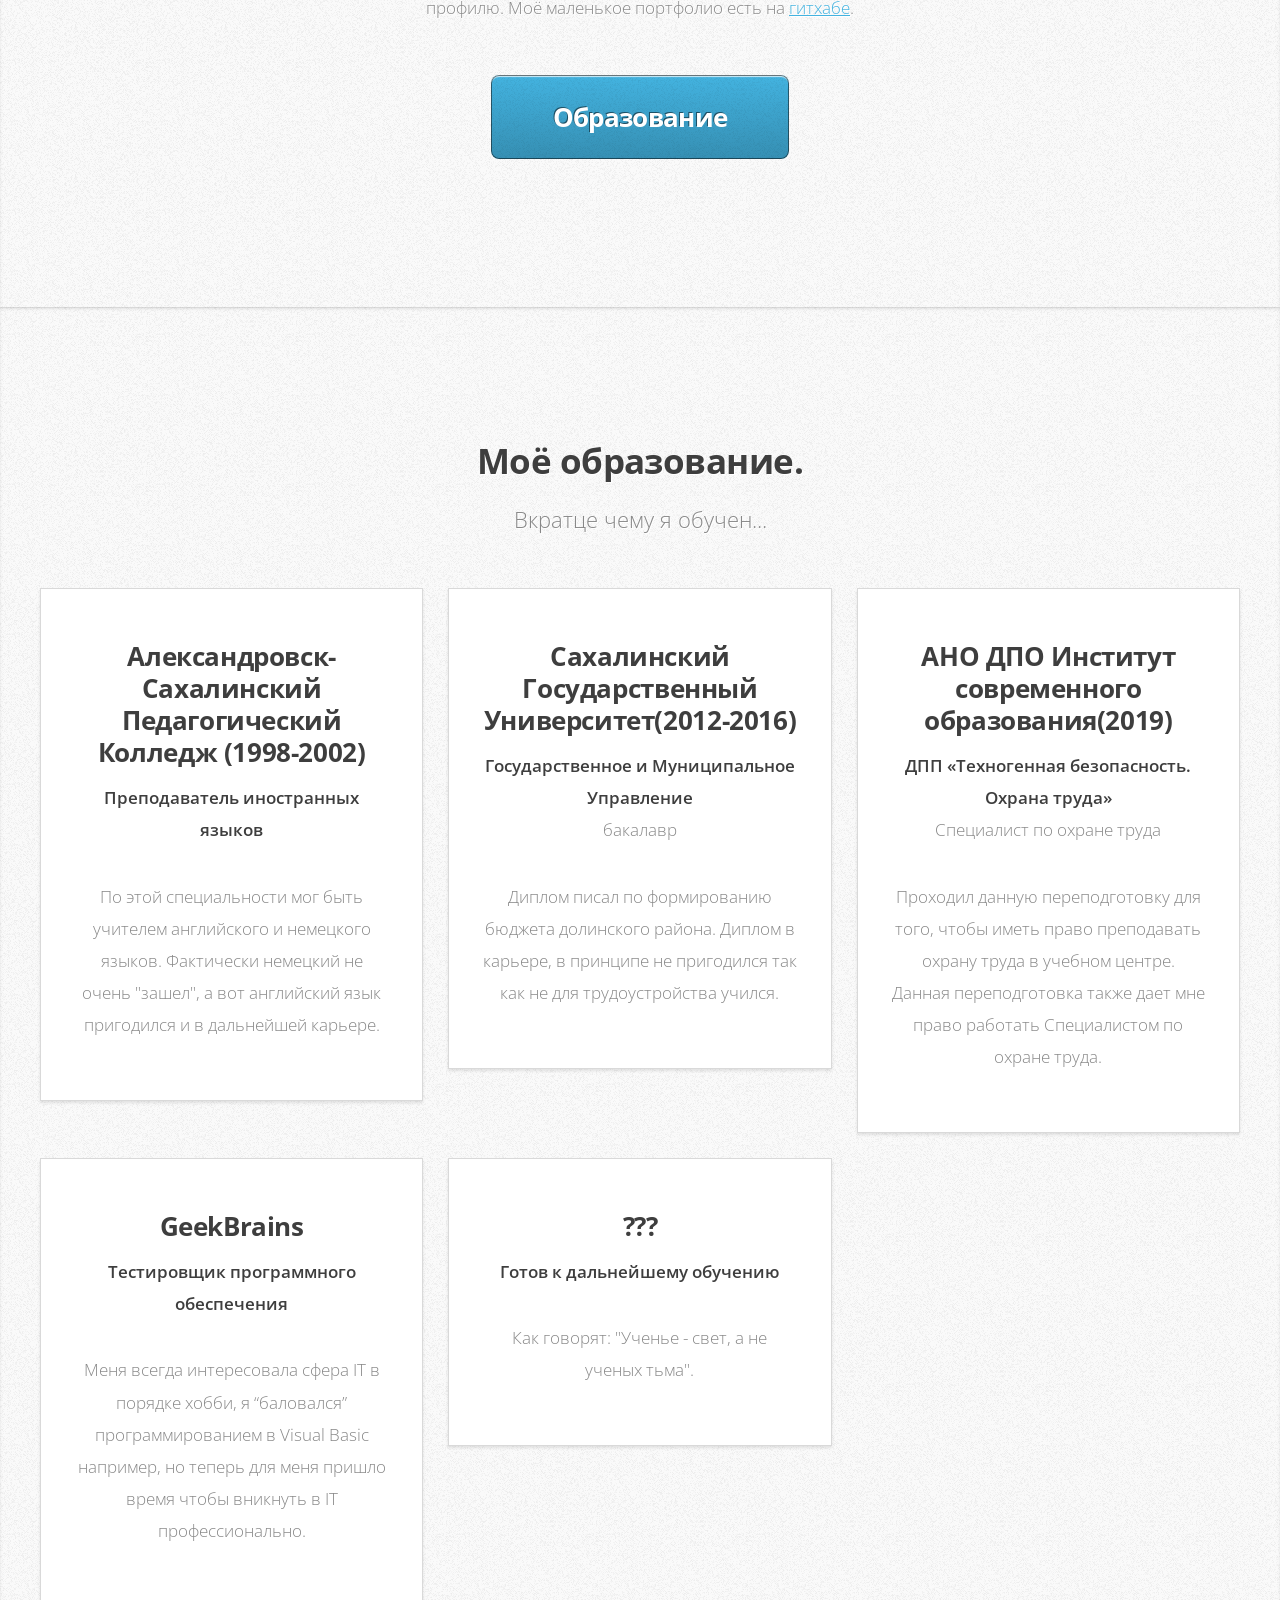
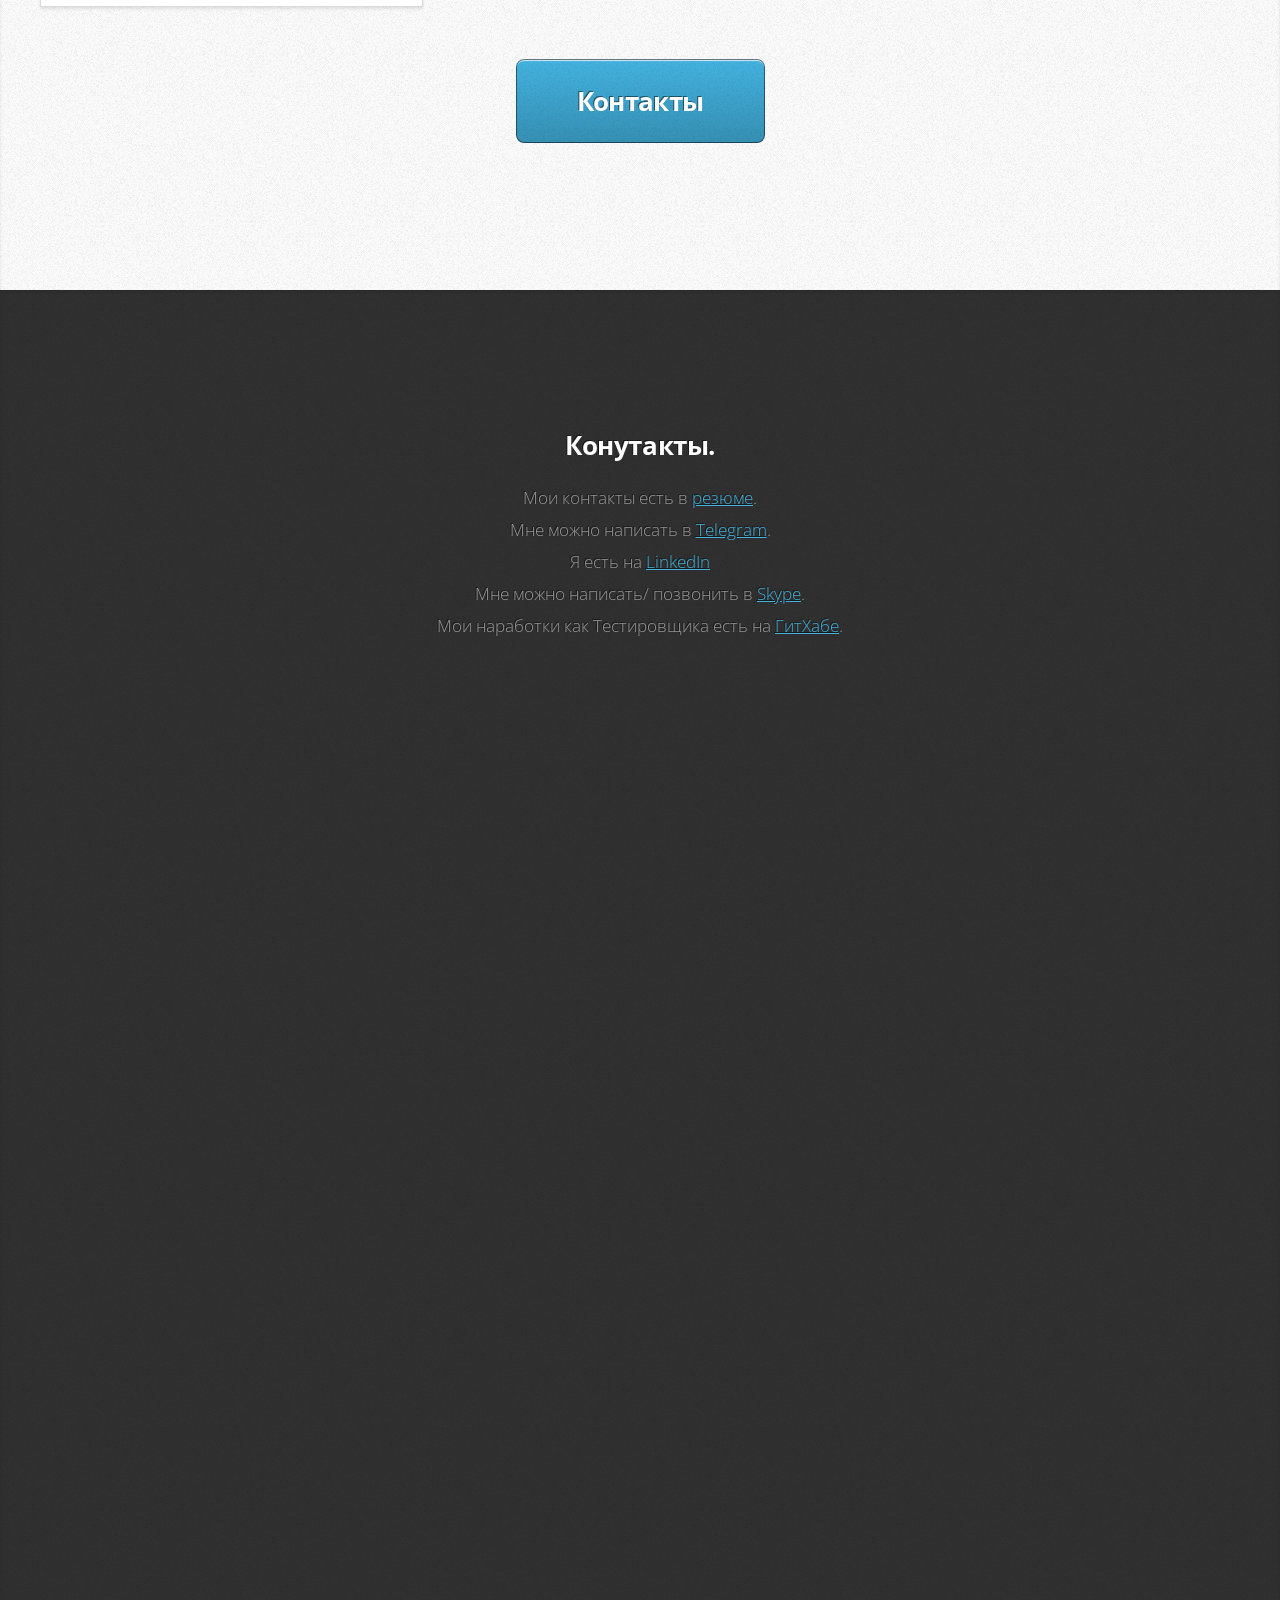
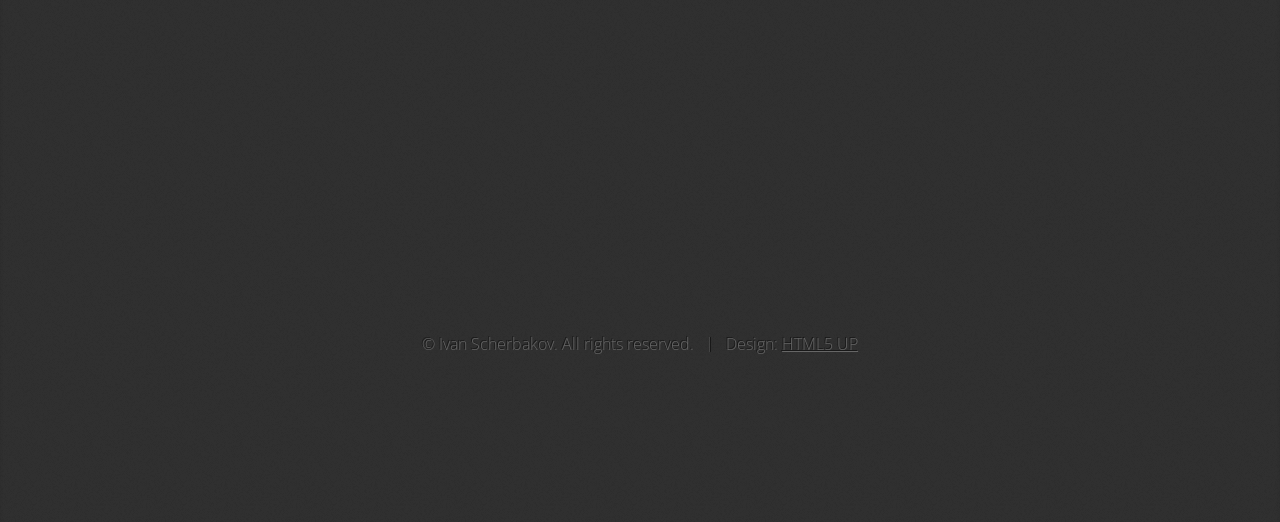
==== commit db88c820: "remove php feedback" ====
--- a/index.html
+++ b/index.html
@@ -154,34 +154,10 @@
 		                       	Мои наработки как Тестировщика есть на <a href="https://github.com/BAHEK1104" target = _blank>ГитХабе</a>.
 		                       	</p>
 			                </div> 
-			                <div>
-			                	<h2>Форма обратной связи</h2>
-								<!--Данные введенные пользователем обрабатываются кодом в mail.php-->
-								<form action="index.php" method="post">
-								    <!--Тег используется для группировки связанных элементов в форме-->
-								    <fieldset>
-								        <!--Тег задает заголовок для групповых элементов-->
-								        <legend>Оставьте сообщение:</legend>
-								        Ваше имя:
-								        <!--Устанавливает однострочное текстовое поле ввода:-->
-								        <input type="text" name="name">
-								        <!--Используется для полей ввода, которые должны содержать адрес электронной почты.-->
-								        E-mail:
-								        <input type="text" name="email">
-								        Номер телефона:
-								        <input type="text" name="phone">
-								        Сообщение:
-								        <!--Тег разрешает многострочный ввод текста.-->
-								        Текстовая область может содержать неограниченное количество символов-->
-								        <textarea rows="10" cols="45" name="message"></textarea>
-								        <!--Устанавливает кнопку для отправки данных формы в обработчик формы.-->
-								        <input type="submit" value="Отправить сообщение">
-								    </fieldset>
-								</form>
-			                </div>  
-			               <!-- <div>
+			                
+			               <div>
 			                    <iframe src="https://docs.google.com/forms/d/e/1FAIpQLScp6Z09jzUlKxmXVJKuLr4epFJqX_qKepH8Duh7PzXXfiCeFQ/viewform?embedded=true" width=95% height=1200 frameborder="0" marginheight="0" marginwidth="0">Загрузка…</iframe>
-			                </div> -->
+			                </div> 
 					</header>
 					
 					<footer>
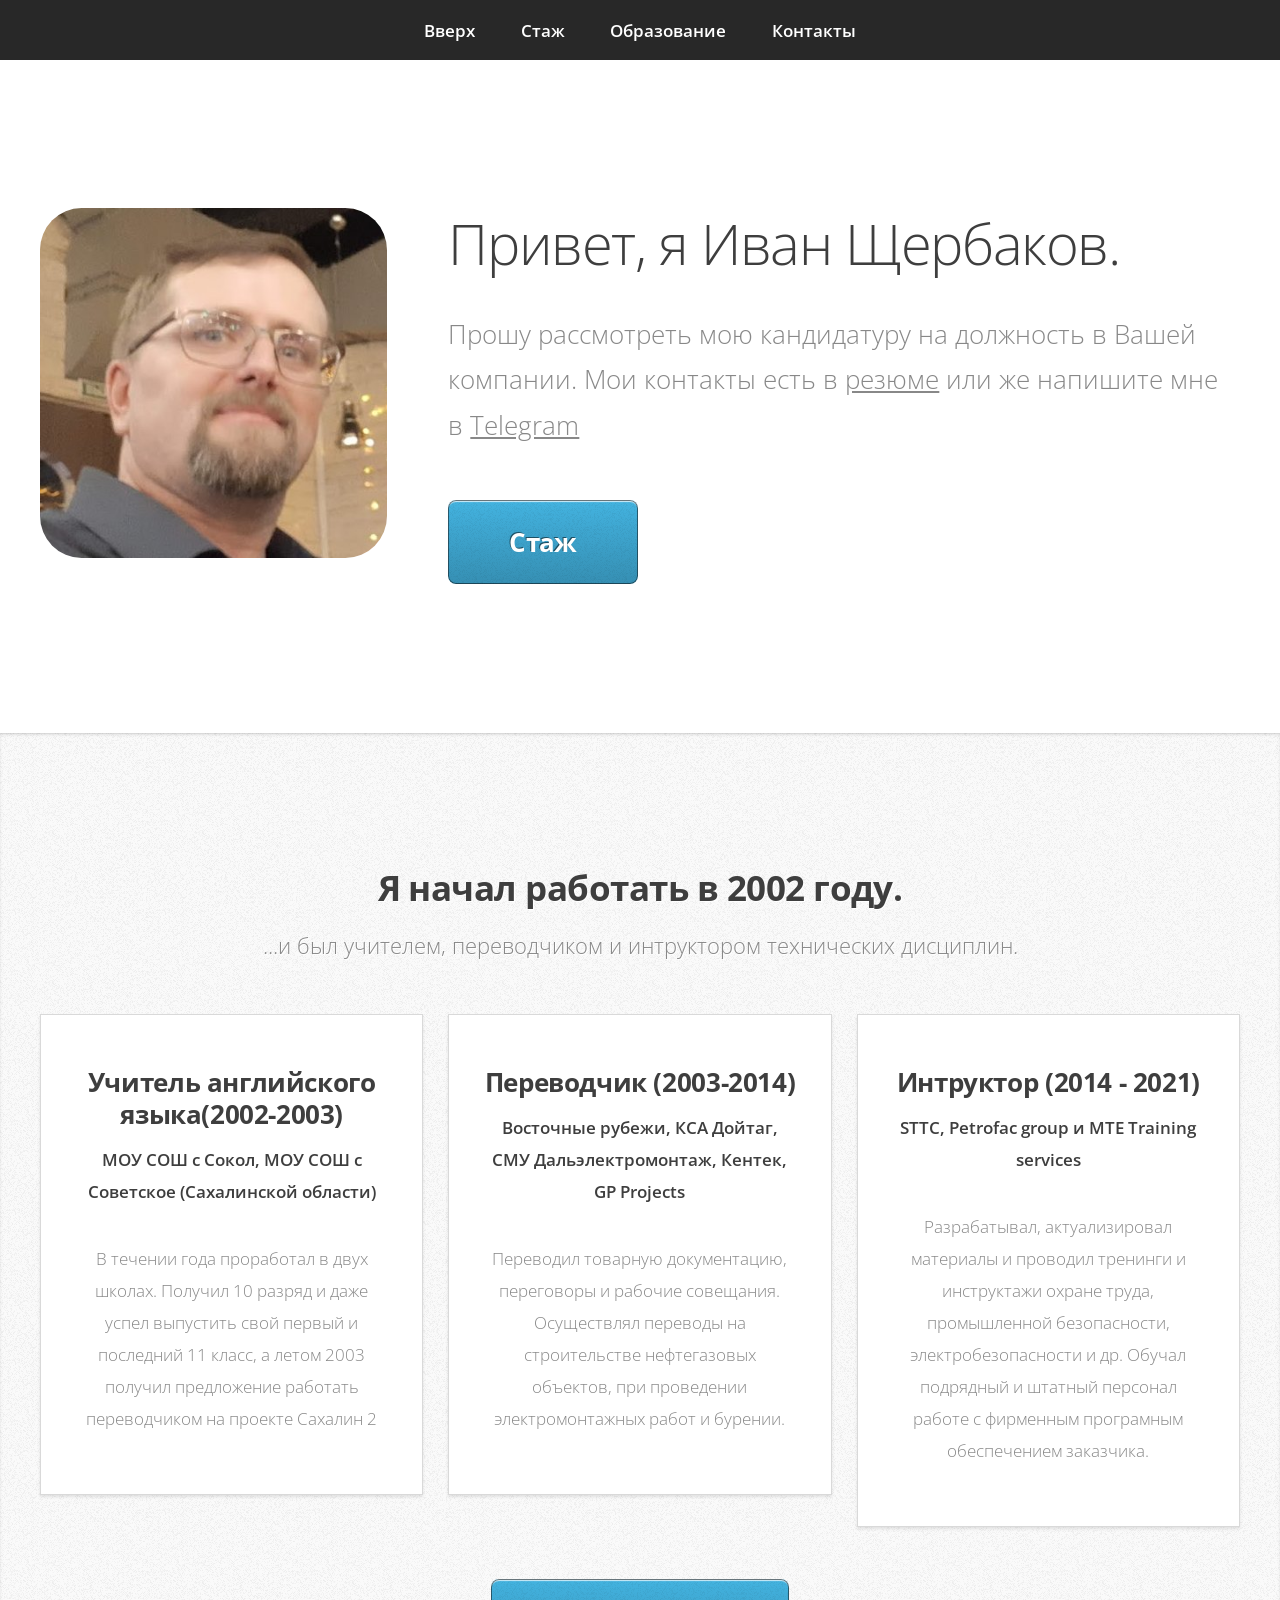
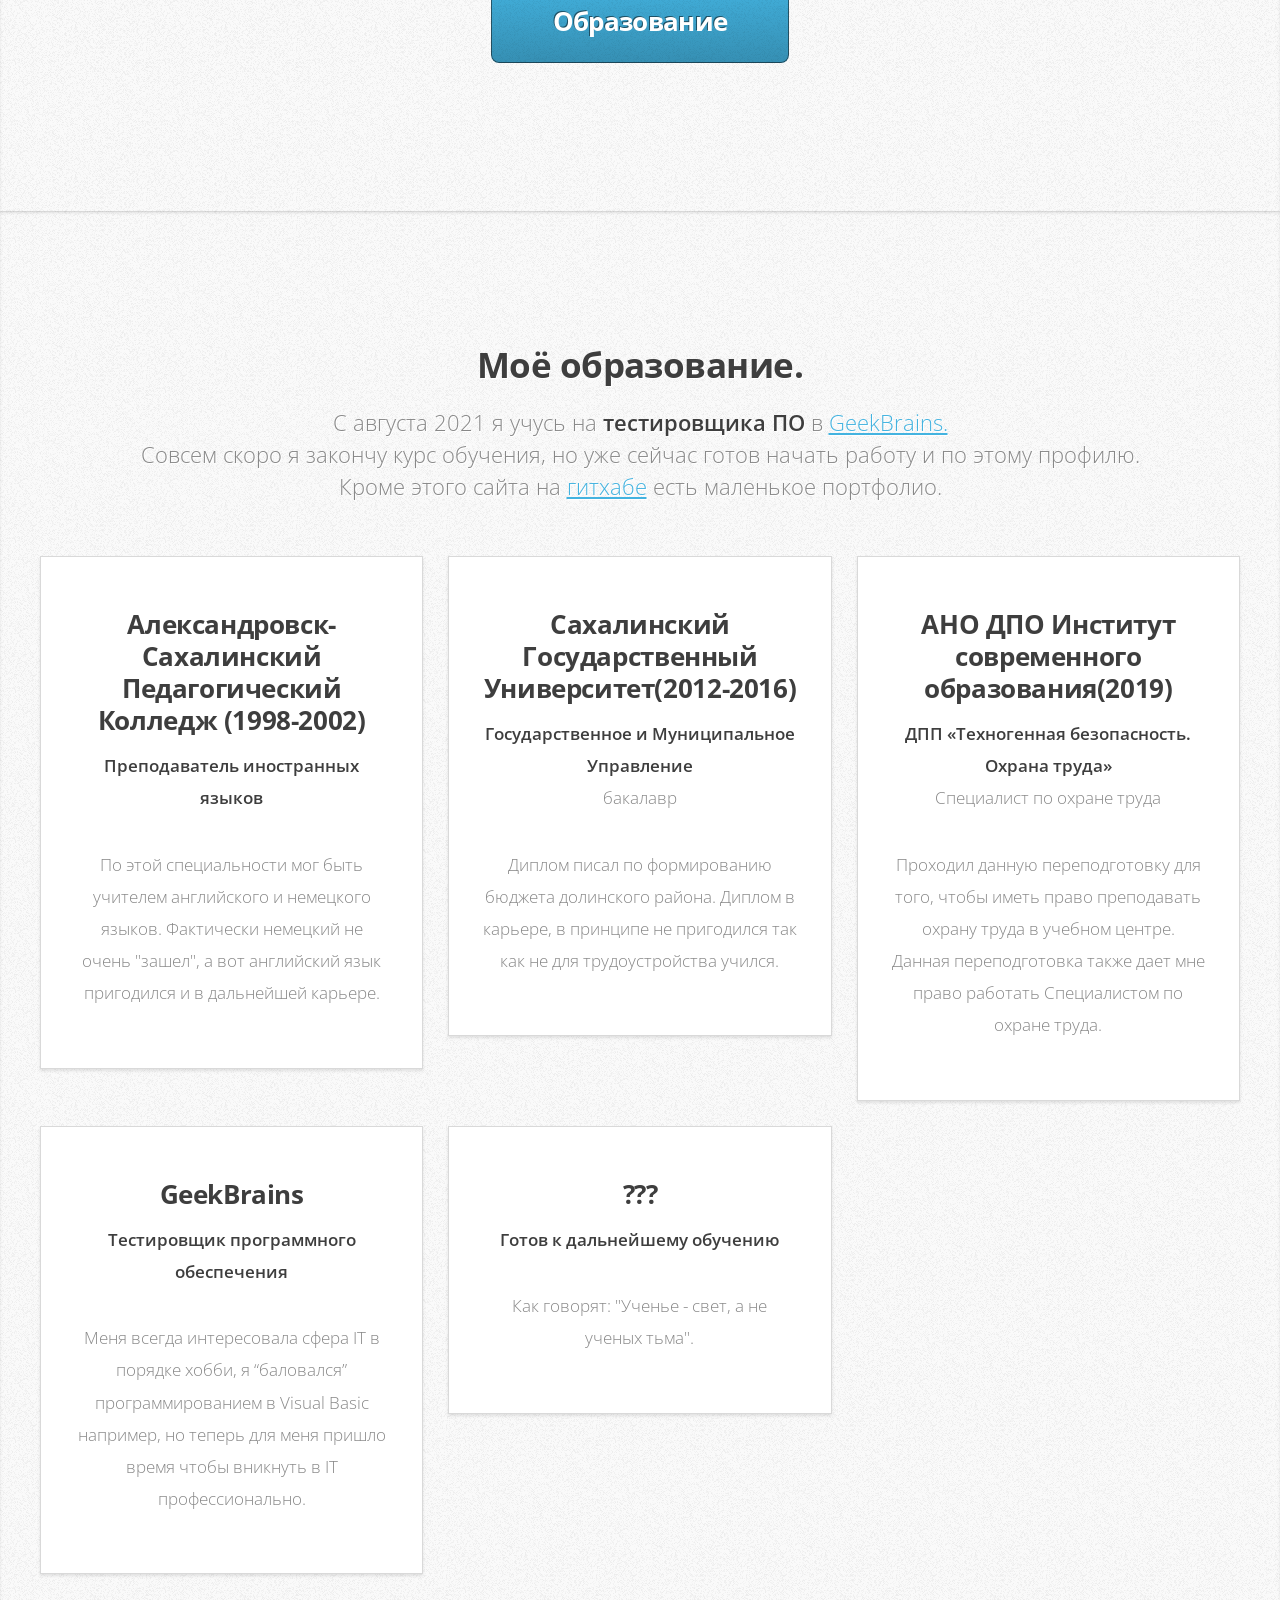
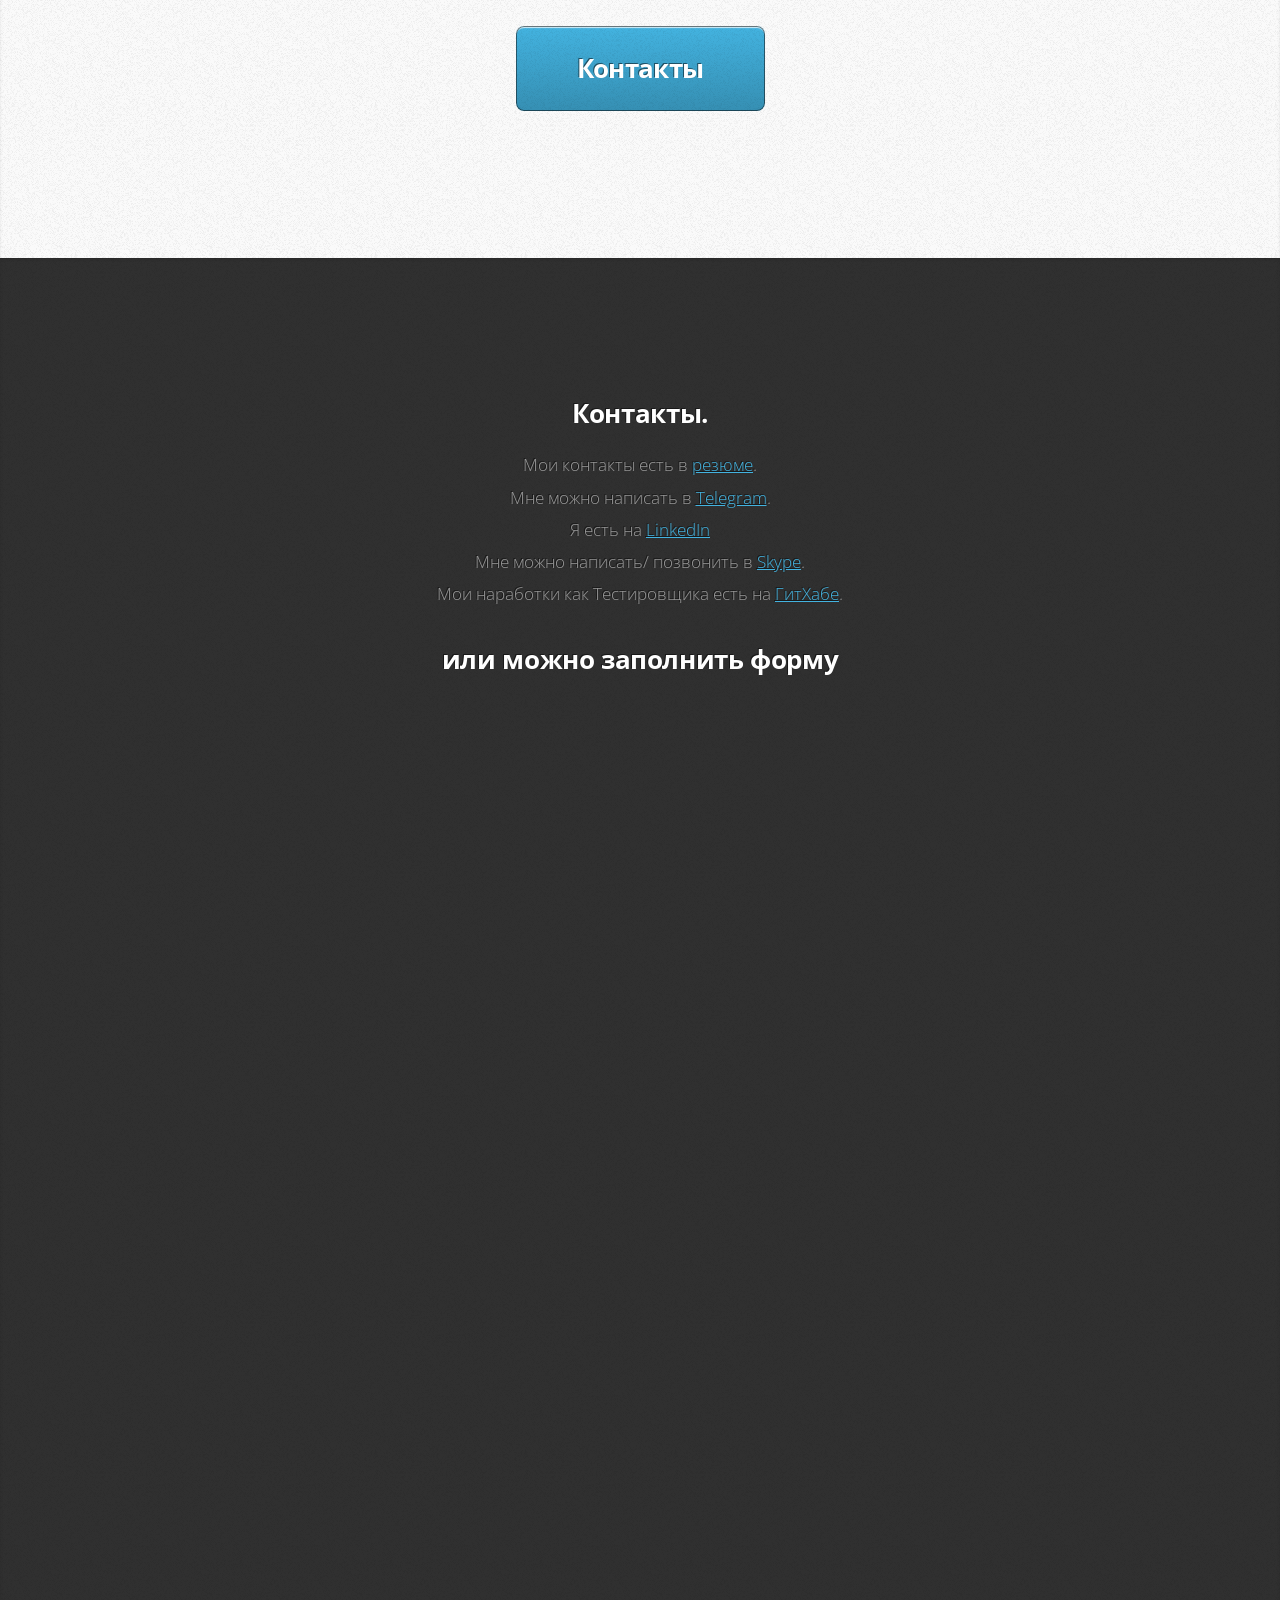
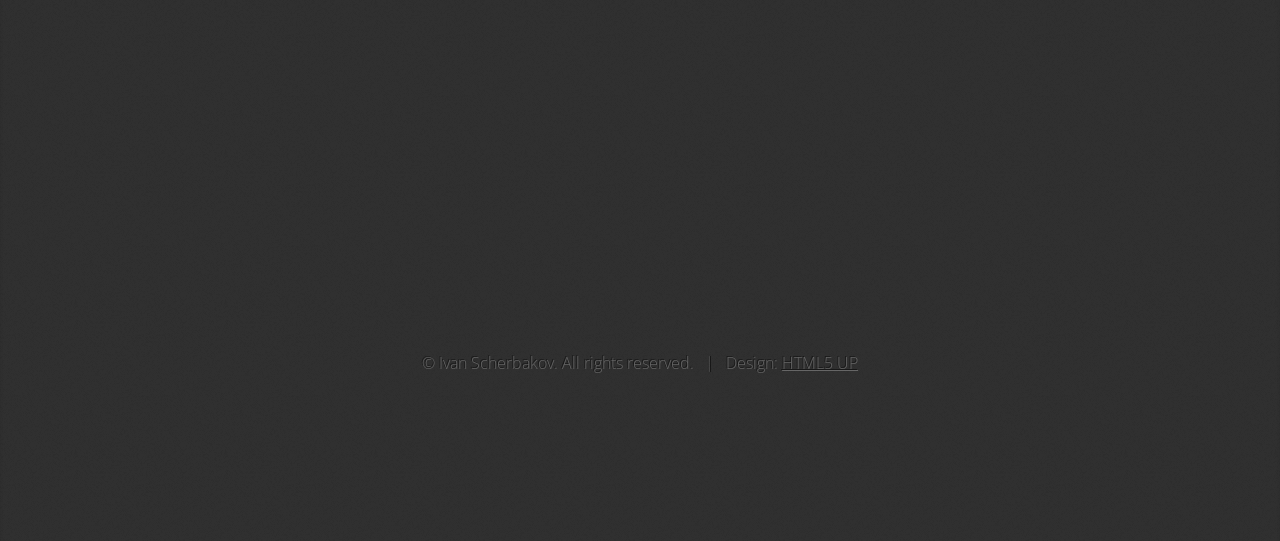
==== commit a6d4b60c: "fix minor issues" ====
--- a/index.html
+++ b/index.html
@@ -37,7 +37,7 @@
 							<header>
 								<h1>Привет, я Иван Щербаков.</h1>
 							</header>
-                            <p>Прошу рассмотреть мою кандидатуру на должность в Вашей компании. Мои контакты есть в <a href="cv.pdf" target = "_blank">резюме</a> или же используйте <a href="https://t.me/BAHEK1104" target="_blank">Telegram</a> </p>
+                            <p>Прошу рассмотреть мою кандидатуру на должность в Вашей компании. Мои контакты есть в <a href="cv.pdf" target = "_blank">резюме</a> или же напишите мне в <a href="https://t.me/BAHEK1104" target="_blank">Telegram</a> </p>
 							<a href="#work" class="button big scrolly">Стаж</a>
 						</div>
 					</div>
@@ -76,7 +76,7 @@
 								</section>
 							</div>
 						</div>
-                        <p><br> С августа 2021 я учусь на <strong>тестировщика ПО</strong> в <a href="https://gb.ru" target="_blank">GeekBrains.</a> Совсем скоро я закончу курс обучения, но уже сейчас готов начать работу и по этому профилю. Моё маленькое портфолио есть на <a href="https://github.com/BAHEK1104" target = _blank>гитхабе</a>. </p>
+                        <p> </p>
 					</div>
 					<footer>
 						<a href="#portfolio" class="button big scrolly">Образование</a>
@@ -89,7 +89,7 @@
 				<article id="portfolio">
 					<header>
 						<h2>Моё образование.</h2>
-						<p>Вкратце чему я обучен...</p>
+						<p>С августа 2021 я учусь на <strong>тестировщика ПО</strong> в <a href="https://gb.ru" target="_blank">GeekBrains.</a> <br> Совсем скоро я закончу курс обучения, но уже сейчас готов начать работу и по этому профилю. <br> Кроме этого сайта на <a href="https://github.com/BAHEK1104" target = _blank>гитхабе</a> есть маленькое портфолио.</p>
 					</header>
 						<div class="container">
 							<div class="row">
@@ -145,7 +145,7 @@
 			<div class="wrapper style4">
 				<article id="contact" class="container 75%">
 					<header>
-						<h3>Конyтакты.</h3>
+						<h3>Контакты.</h3>
 	                       	<div>
 		                       <p>Мои контакты есть в <a href="cv.pdf" target = "_blank">резюме</a>.<br>
 		                       	Мне можно написать в <a href="https://t.me/BAHEK1104" target="_blank">Telegram</a>.<br>
@@ -154,10 +154,10 @@
 		                       	Мои наработки как Тестировщика есть на <a href="https://github.com/BAHEK1104" target = _blank>ГитХабе</a>.
 		                       	</p>
 			                </div> 
-			                
-			               <div>
-			                    <iframe src="https://docs.google.com/forms/d/e/1FAIpQLScp6Z09jzUlKxmXVJKuLr4epFJqX_qKepH8Duh7PzXXfiCeFQ/viewform?embedded=true" width=95% height=1200 frameborder="0" marginheight="0" marginwidth="0">Загрузка…</iframe>
-			                </div> 
+			                <div>
+							  <h3>или можно заполнить форму</h3>
+							   <p><iframe src="https://docs.google.com/forms/d/e/1FAIpQLScp6Z09jzUlKxmXVJKuLr4epFJqX_qKepH8Duh7PzXXfiCeFQ/viewform?embedded=true" width=95% height=1200 frameborder="0" marginheight="0" marginwidth="0">Загрузка…</iframe></p>
+							</div>			              
 					</header>
 					
 					<footer>
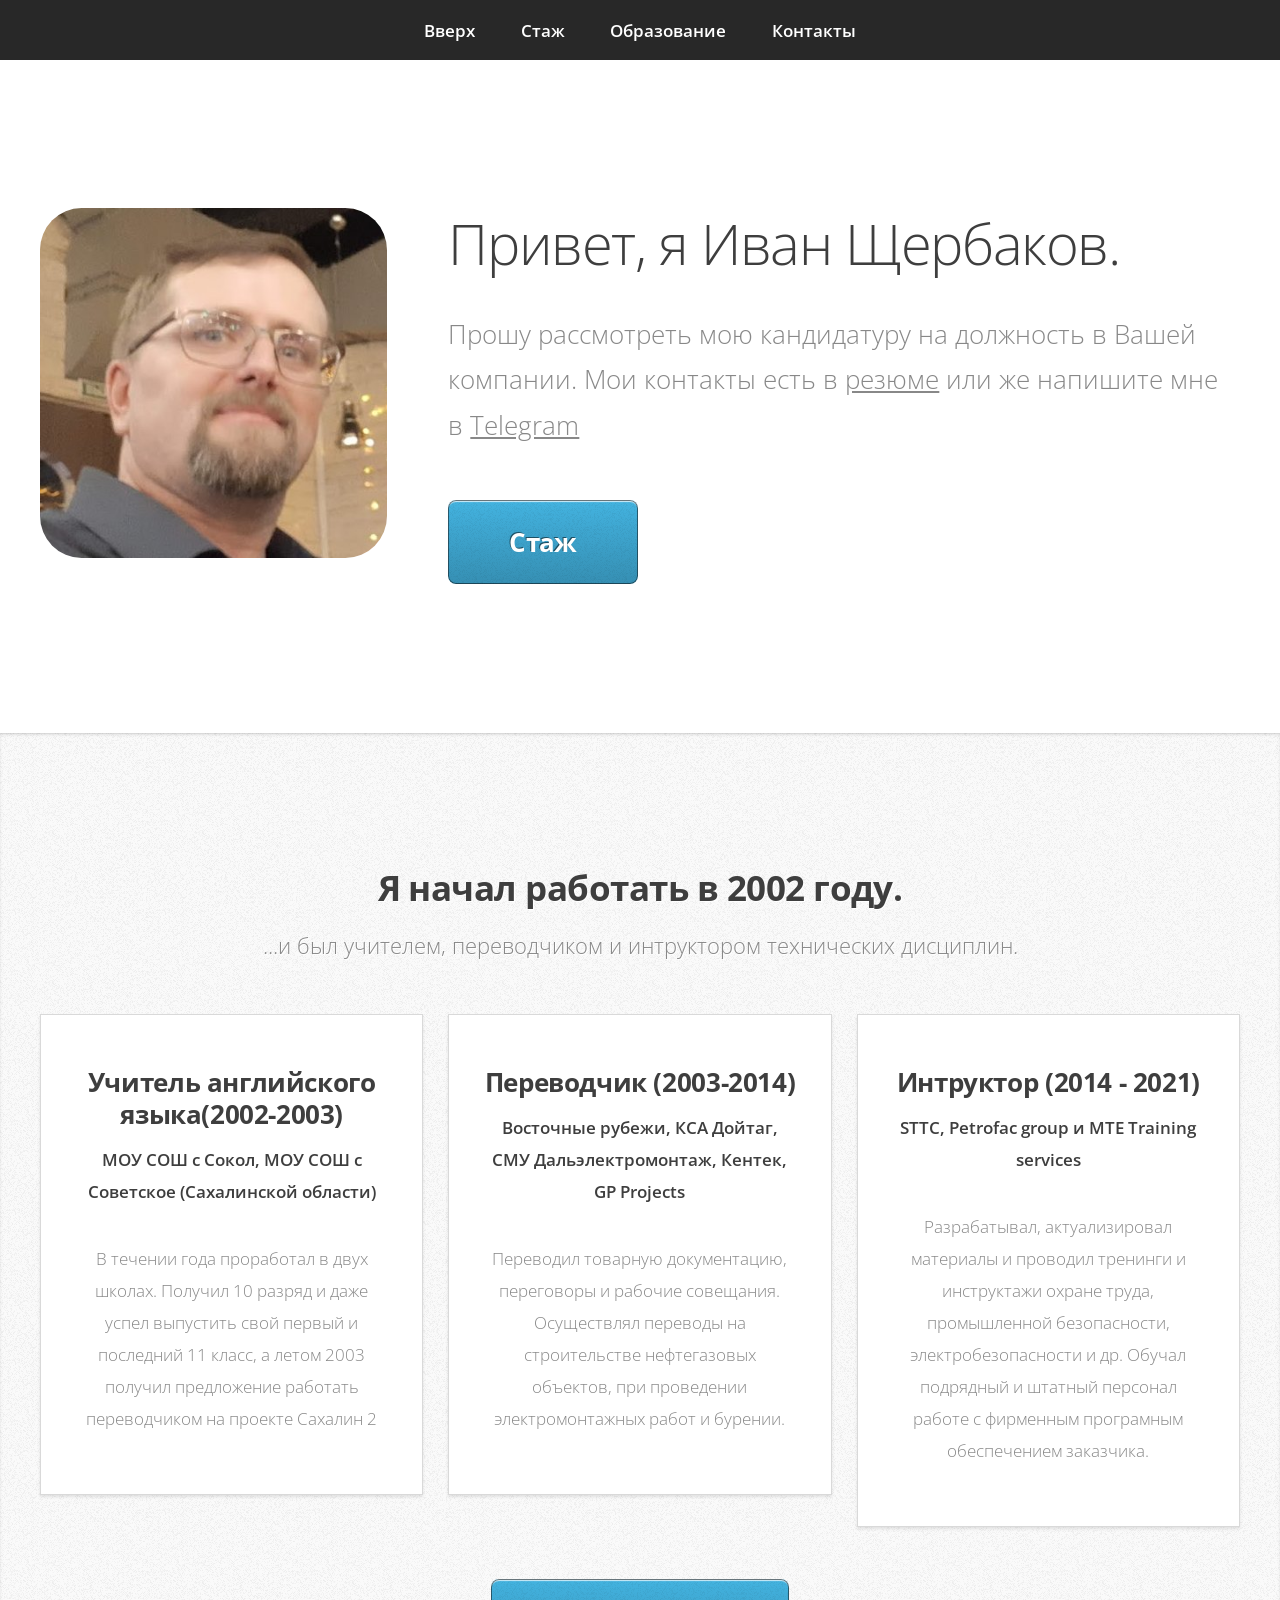
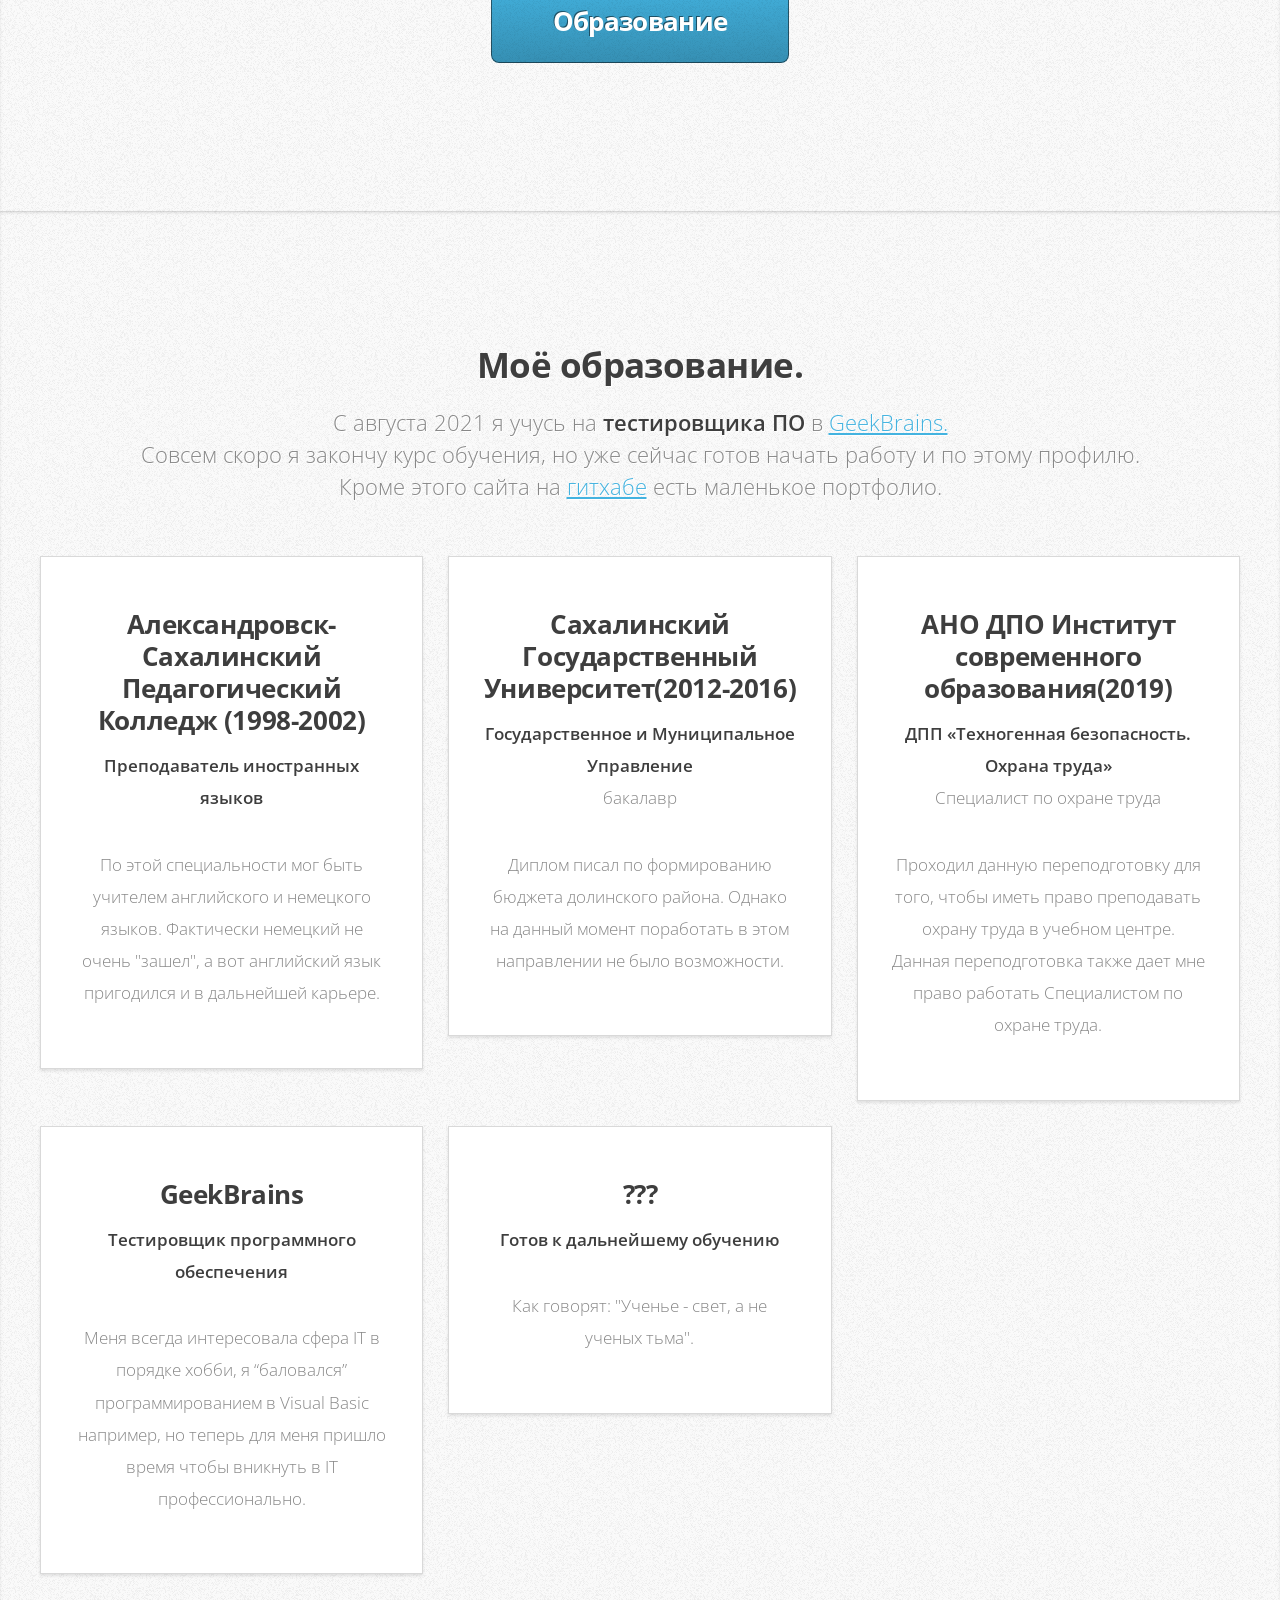
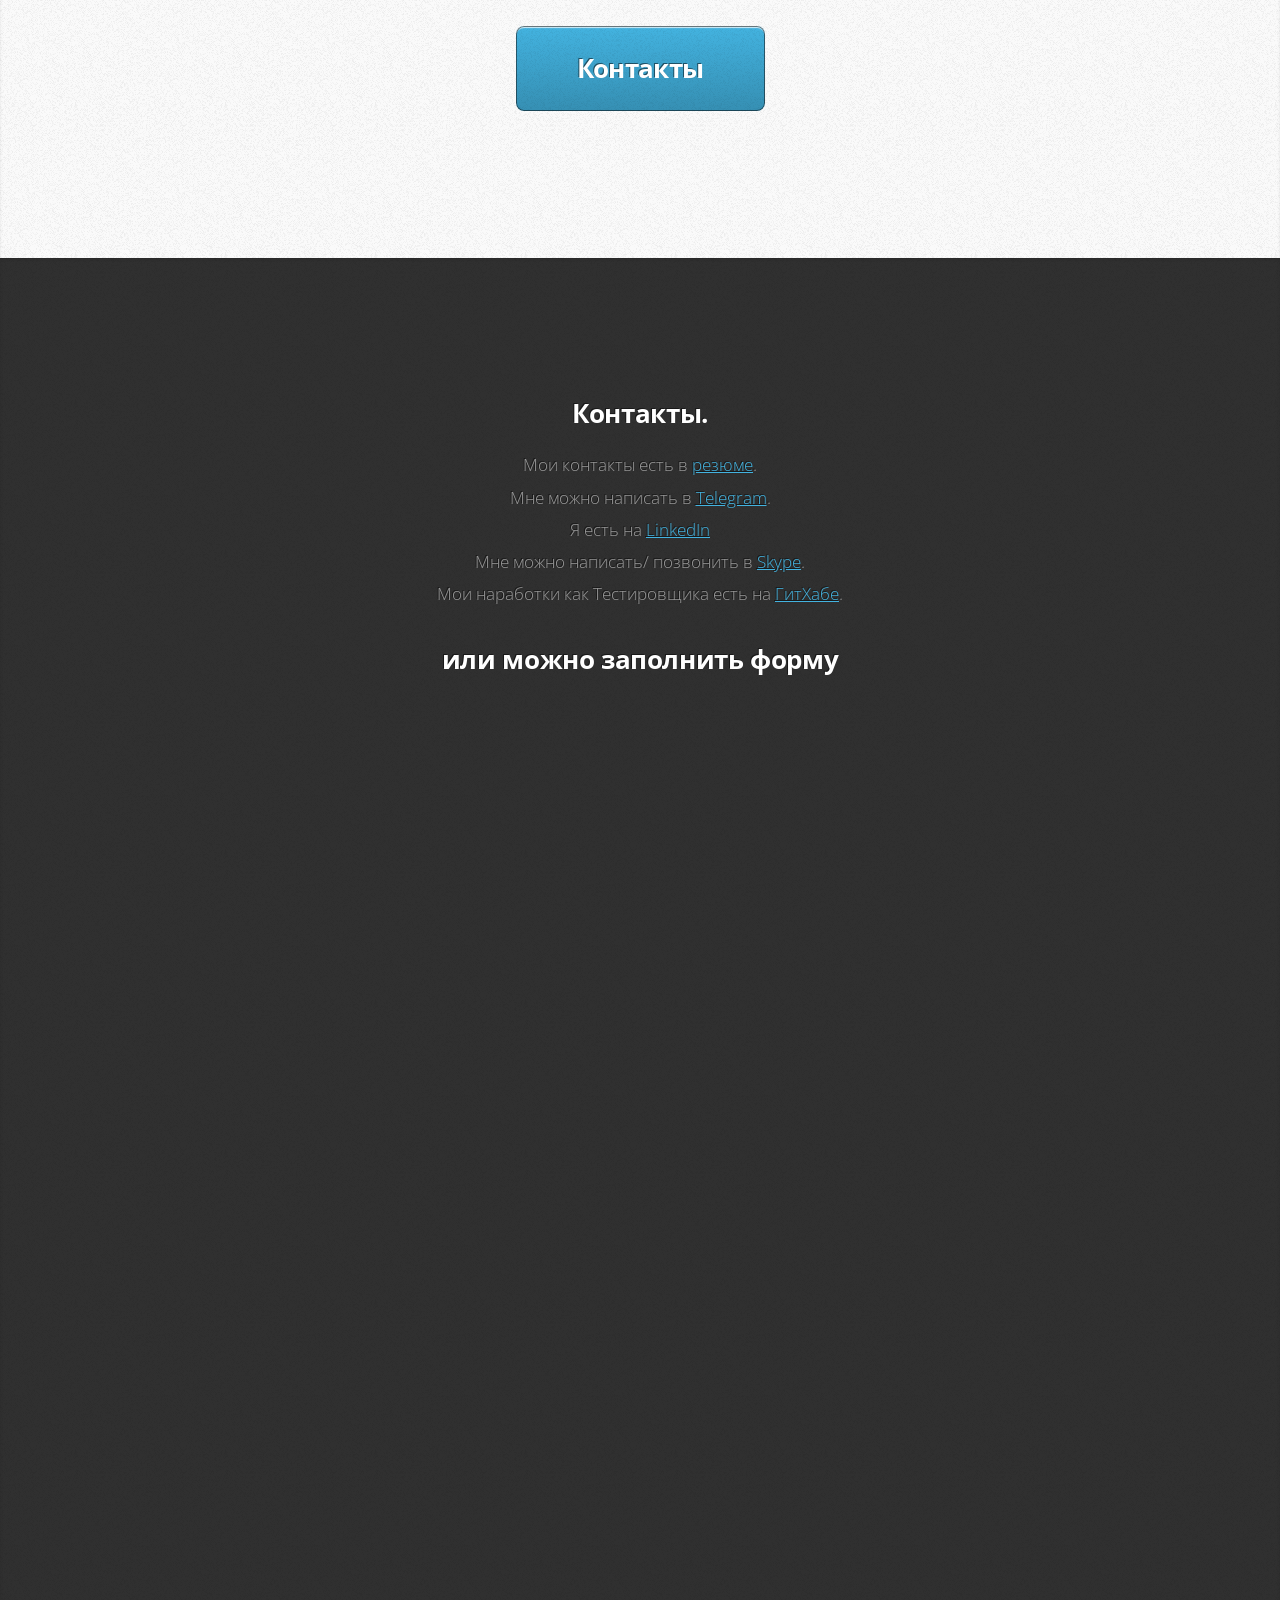
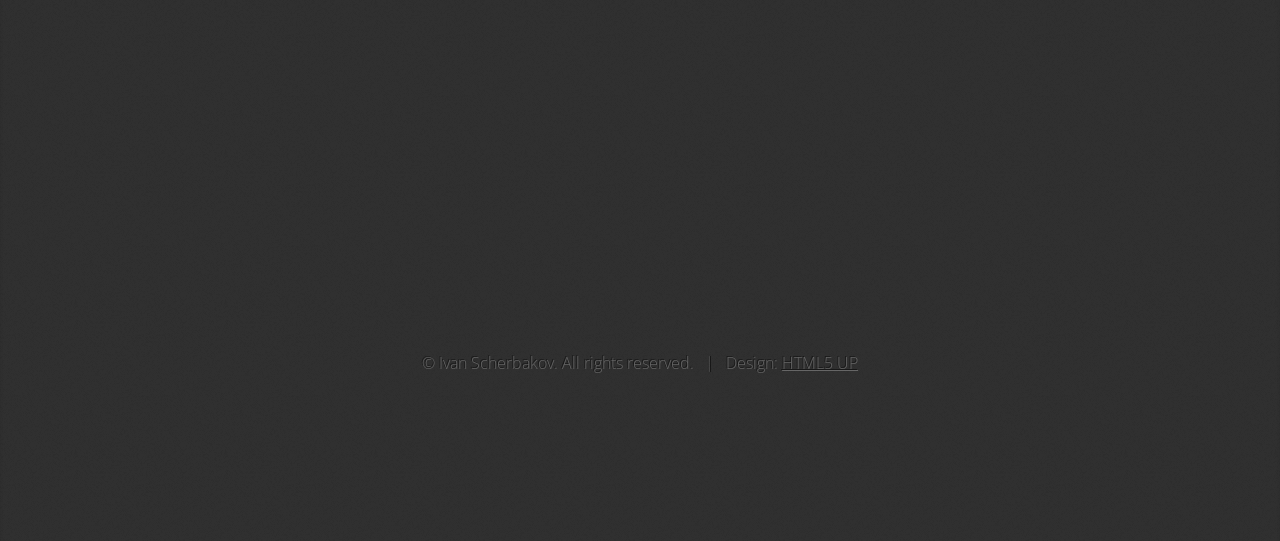
==== commit 05946be8: "language brush-up" ====
--- a/index.html
+++ b/index.html
@@ -104,7 +104,7 @@
 									<section class="box style1">
 										<h3>Сахалинский Государственный Университет(2012-2016)</h3>
                                     	<p> <Strong>Государственное и Муниципальное Управление</Strong> <br> бакалавр</p>
-                                   		 <p>Диплом писал по формированию бюджета долинского района. Диплом в карьере, в принципе не пригодился так как не для трудоустройства учился.</p>
+                                   		 <p>Диплом писал по формированию бюджета долинского района. Однако на данный момент поработать в этом направлении не было возможности.</p>
 									</section>
 								</div>
 														
